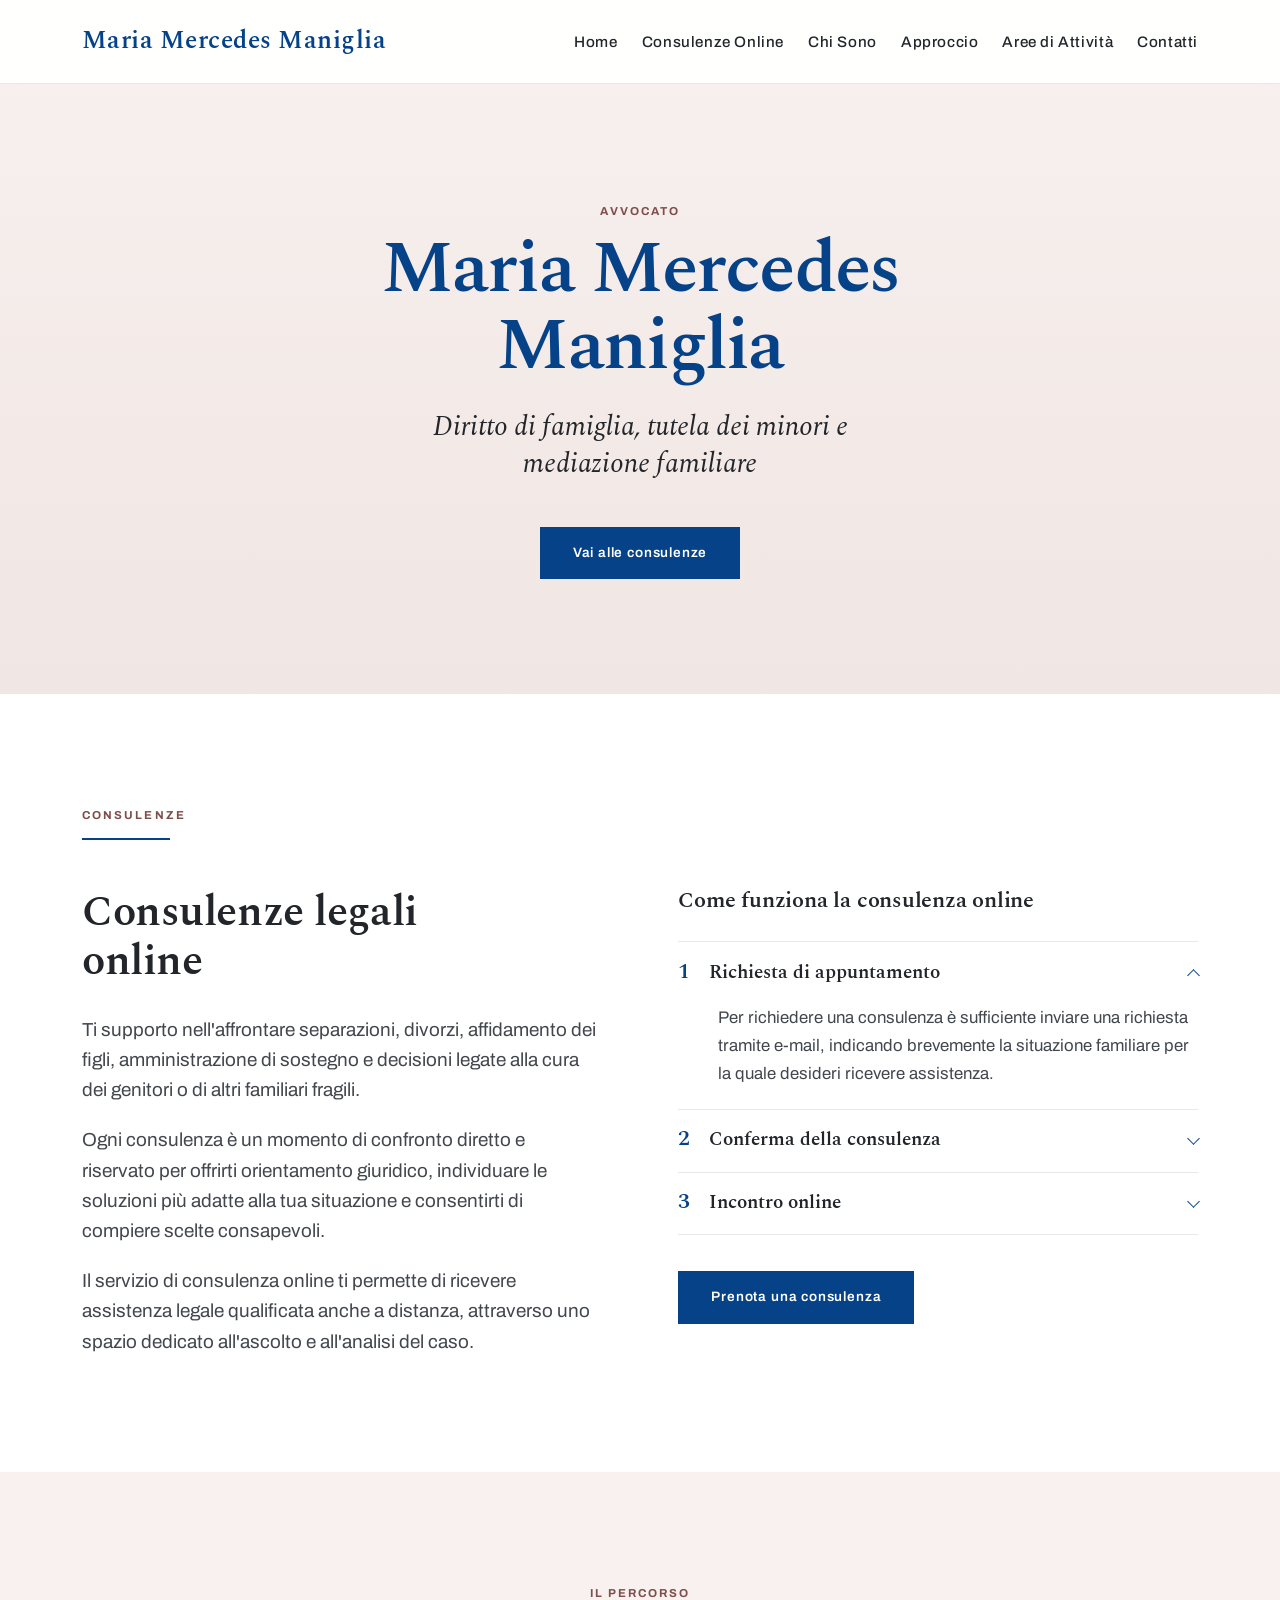
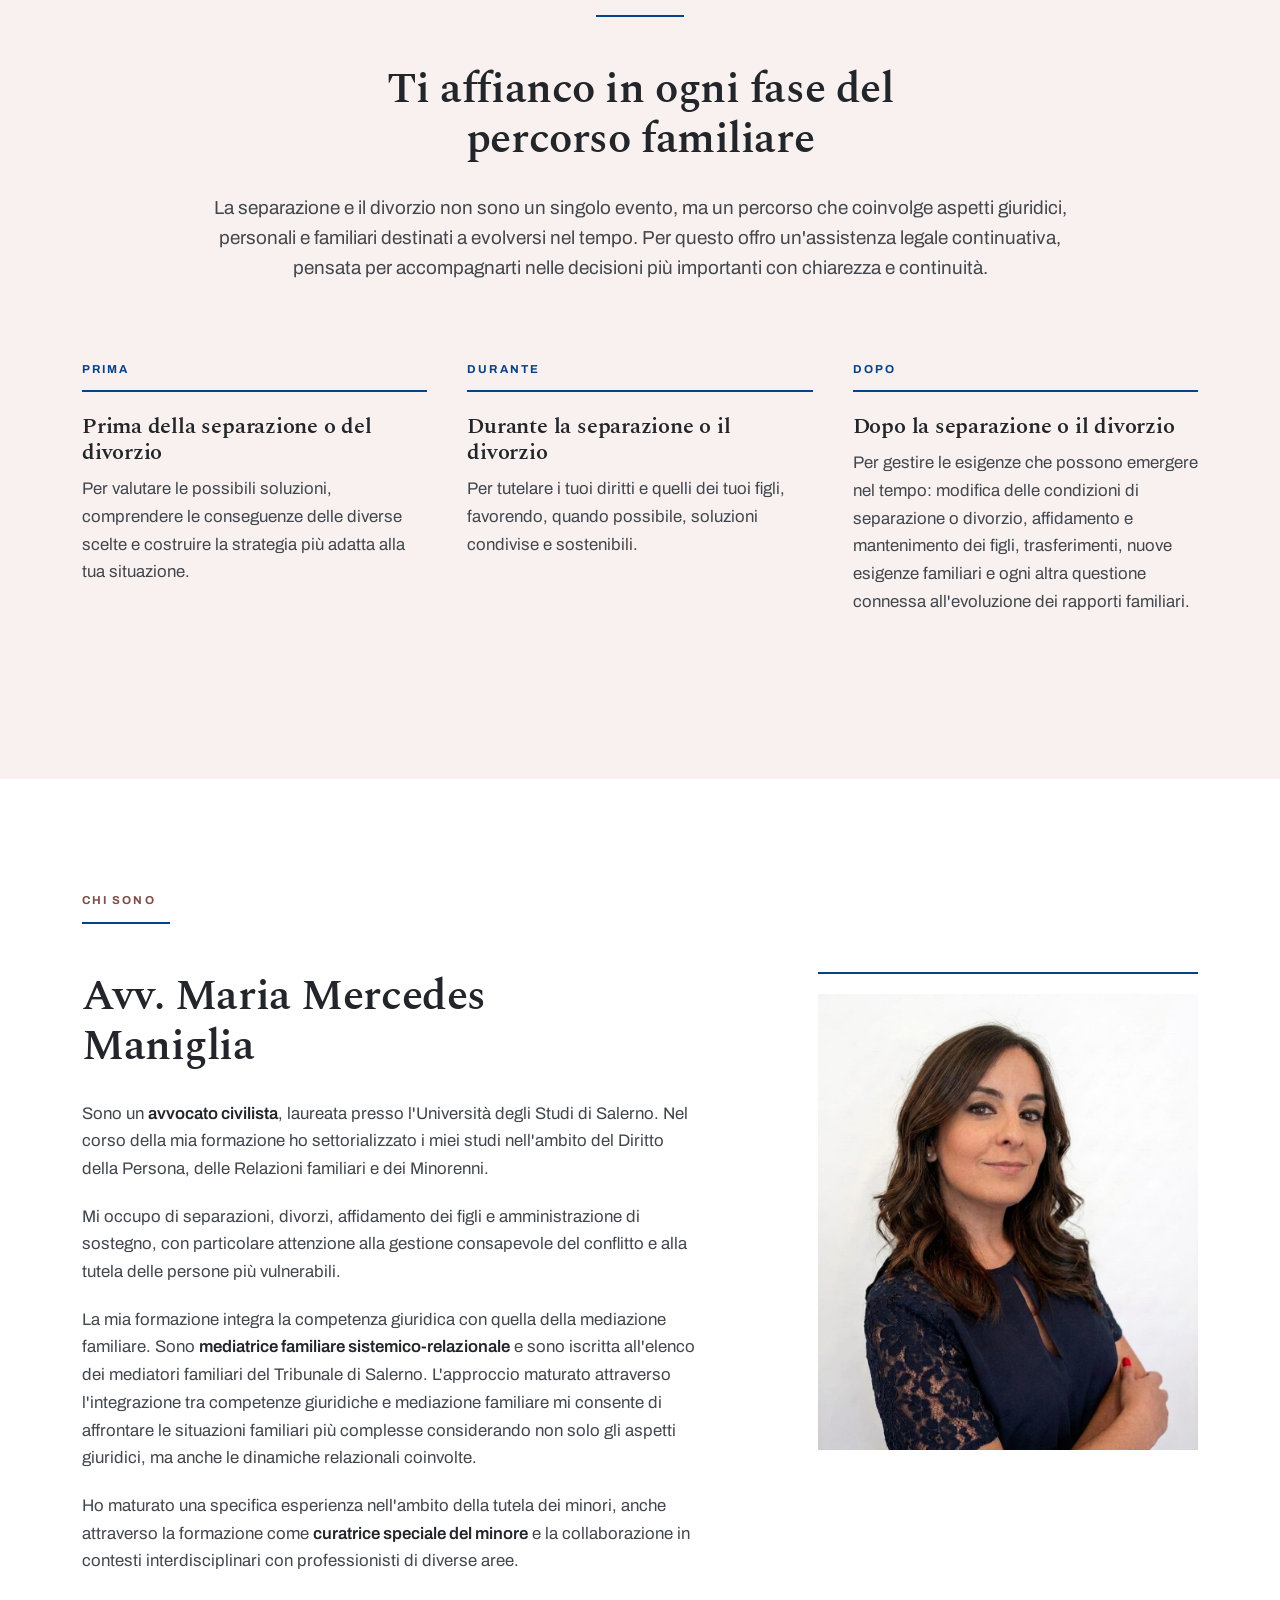
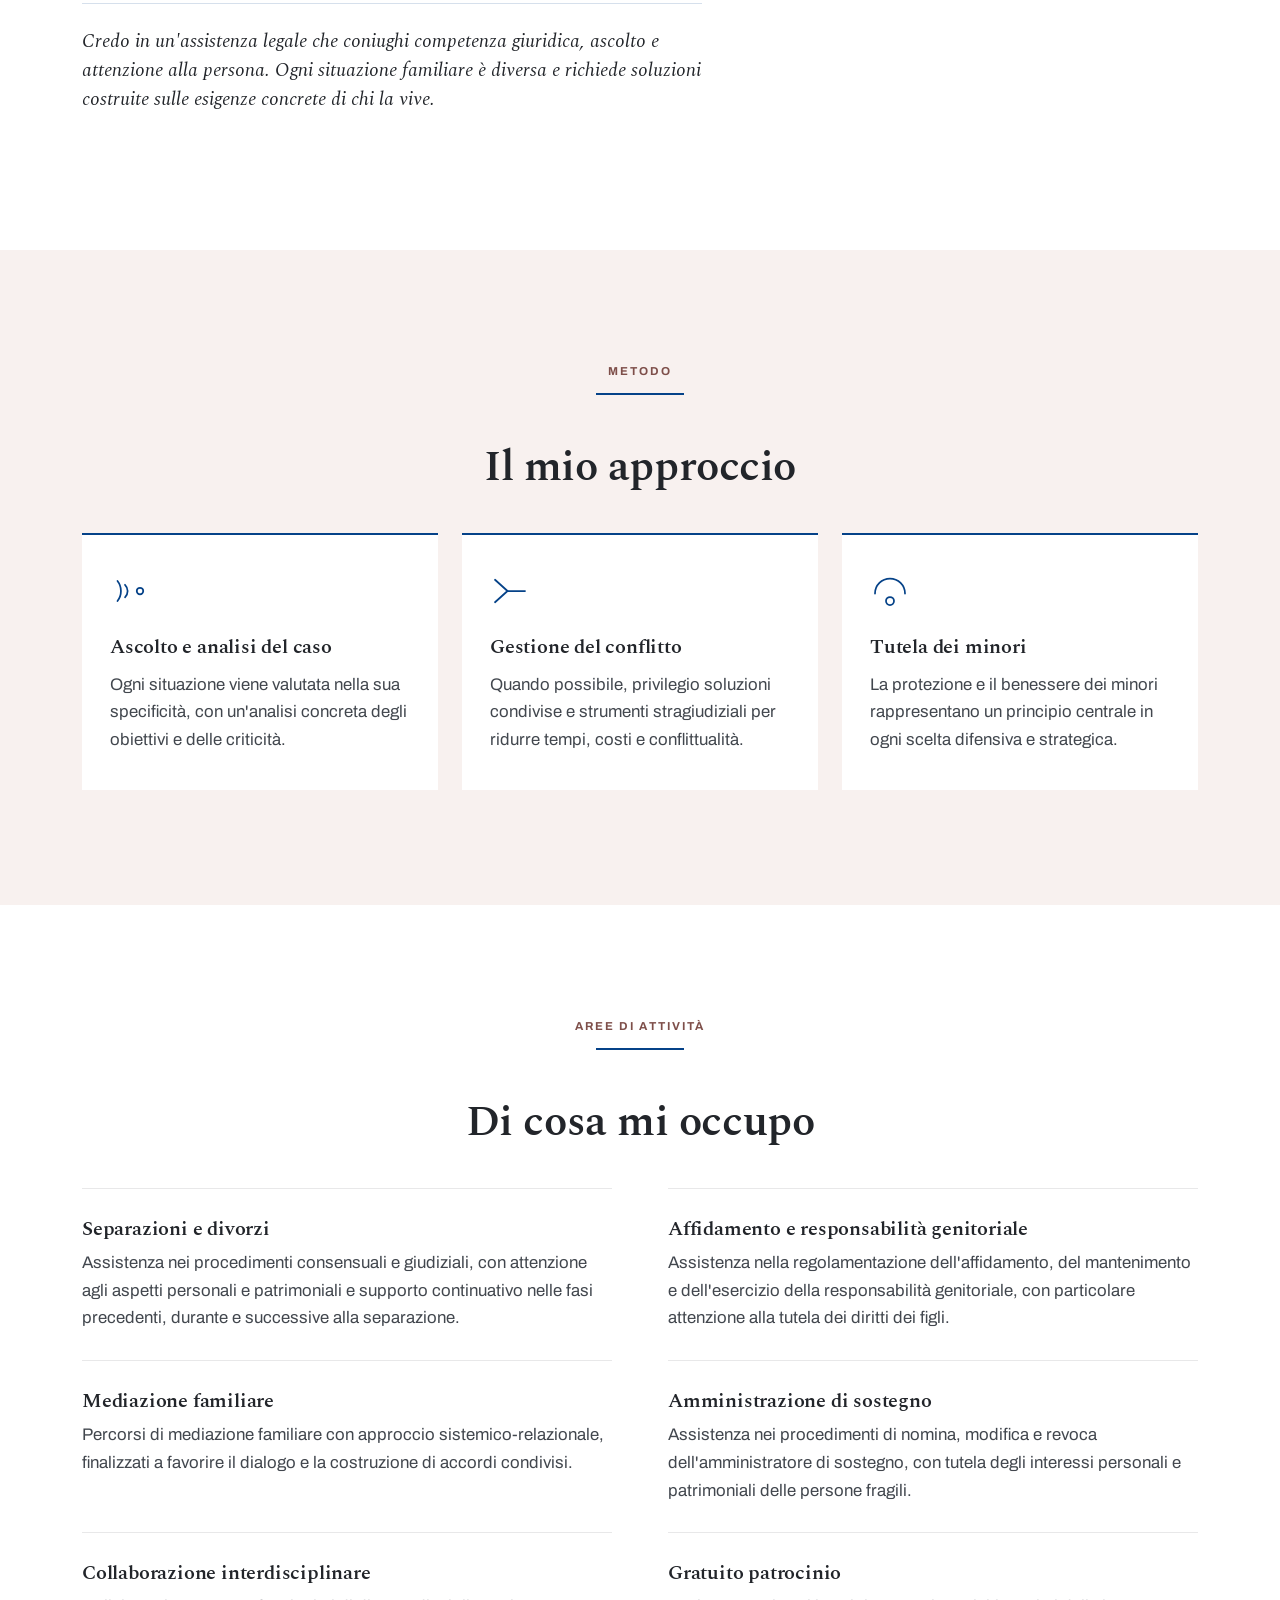
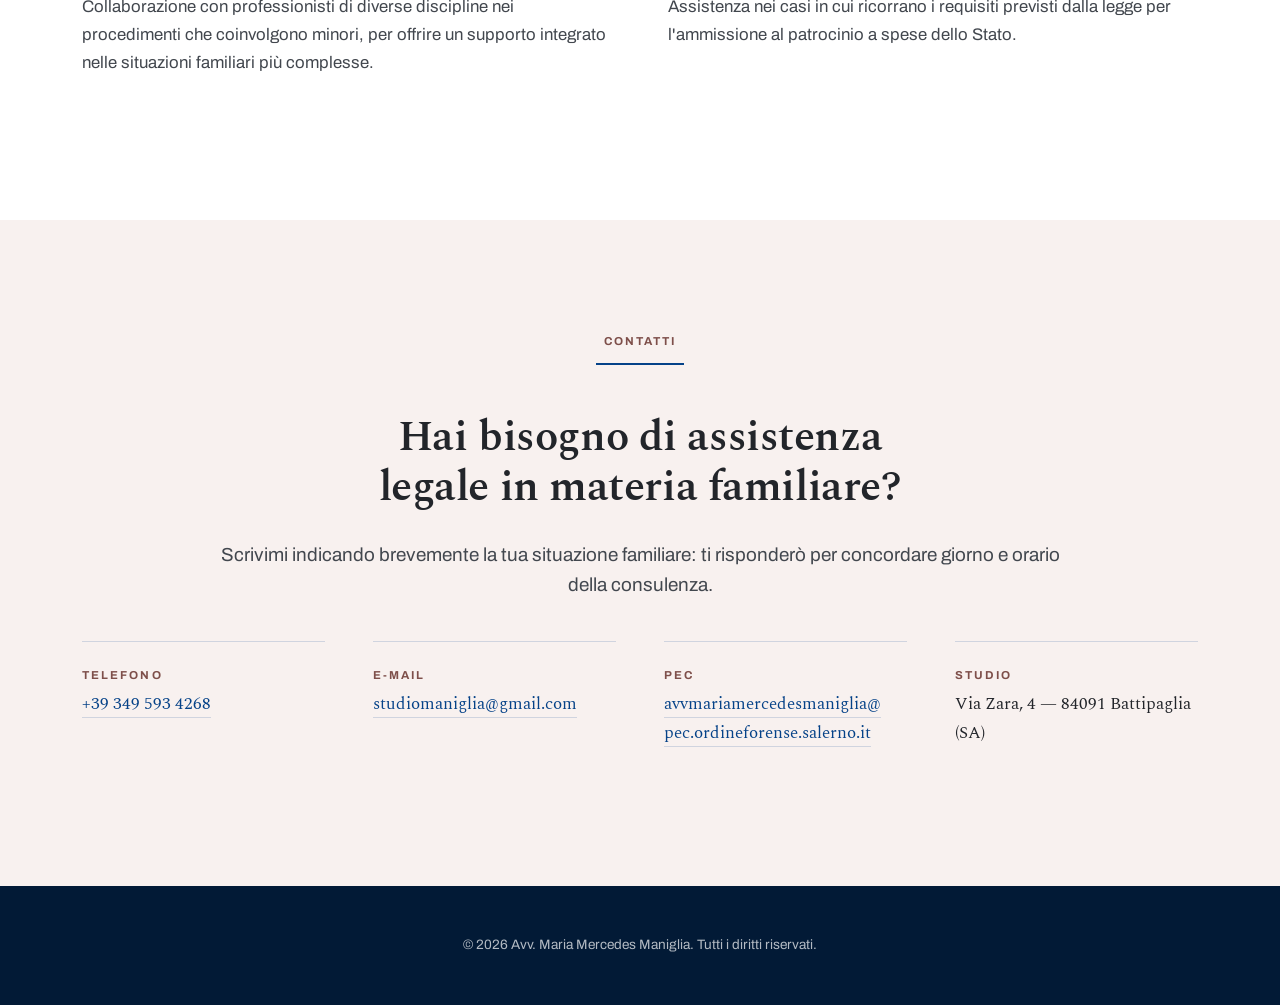
==== index.html @ 189e4349 "consulenze a due colonne con passi a scomparsa, e rifiniture Consulenze: - due colonne: a sinistra t" ====
<!DOCTYPE html>
<html lang="it">

<head>
    <meta charset="UTF-8">
    <meta name="viewport" content="width=device-width, initial-scale=1.0">
    <title>Avv. Maria Mercedes Maniglia</title>

    <link rel="preconnect" href="https://fonts.googleapis.com">
    <link rel="preconnect" href="https://fonts.gstatic.com" crossorigin>
    <link
        href="https://fonts.googleapis.com/css2?family=Archivo:ital,wght@0,400..700;1,400&family=Spectral:ital,wght@0,400;0,600;1,400&display=swap"
        rel="stylesheet">

    <link href="https://cdn.jsdelivr.net/npm/bootstrap@5.3.2/dist/css/bootstrap.min.css" rel="stylesheet">
    <link rel="stylesheet" href="style.css">
</head>

<body>

    <a class="skip-link" href="#main">Vai al contenuto</a>

    <header>
        <nav class="navbar navbar-expand-lg py-3">
            <div class="container-lg">
                <a class="navbar-brand brand" href="#">Maria Mercedes Maniglia</a>
                <button class="navbar-toggler border-0" type="button" data-bs-toggle="collapse"
                    data-bs-target="#navMenuStudio" aria-controls="navMenuStudio" aria-expanded="false"
                    aria-label="Apri il menu di navigazione">
                    <span class="navbar-toggler-icon"></span>
                </button>
                <div class="collapse navbar-collapse justify-content-end" id="navMenuStudio">
                    <ul class="navbar-nav align-items-lg-center gap-2 gap-lg-4 mt-3 mt-lg-0">
                        <li class="nav-item"><a href="#" class="nav-link-custom">Home</a></li>
                        <li class="nav-item"><a href="#consulenze" class="nav-link-custom">Consulenze Online</a></li>
                        <li class="nav-item"><a href="#chi-sono" class="nav-link-custom">Chi Sono</a></li>
                        <li class="nav-item"><a href="#approccio" class="nav-link-custom">Approccio</a></li>
                        <li class="nav-item"><a href="#aree" class="nav-link-custom">Aree di Attività</a></li>
                        <li class="nav-item"><a href="#contatti" class="nav-link-custom">Contatti</a></li>
                    </ul>
                </div>
            </div>
        </nav>
    </header>

    <main id="main">

        <!-- HERO -->
        <section class="sec sec--hero">
            <div class="container-lg">
                <p class="eyebrow">Avvocato</p>
                <h1 class="display-name">Maria Mercedes Maniglia</h1>
                <p class="lede">Diritto di famiglia, tutela dei minori e mediazione familiare</p>

                <a href="#consulenze" class="btn-ink">Vai alle consulenze</a>
            </div>
        </section>

        <!-- CONSULENZE ONLINE -->
        <section id="consulenze" class="sec sec--white">
            <div class="container-lg">
                <div class="sec-head">
                    <p class="eyebrow">Consulenze</p>
                    <span class="sec-rule" aria-hidden="true"></span>
                </div>

                <div class="consulenze-grid">

                    <div class="consulenze-testo">
                        <h2 class="sec-title">Consulenze legali online</h2>

                        <p>Ti supporto nell'affrontare separazioni, divorzi, affidamento dei figli, amministrazione di
                            sostegno e decisioni legate alla cura dei genitori o di altri familiari fragili.</p>
                        <p>Ogni consulenza è un momento di confronto diretto e riservato per offrirti orientamento
                            giuridico, individuare le soluzioni più adatte alla tua situazione e consentirti di compiere
                            scelte consapevoli.</p>
                        <p>Il servizio di consulenza online ti permette di ricevere assistenza legale qualificata anche
                            a distanza, attraverso uno spazio dedicato all'ascolto e all'analisi del caso.</p>
                    </div>

                    <div class="consulenze-operativo">
                        <h3 class="sub-title">Come funziona la consulenza online</h3>

                        <div class="passi">
                            <details name="passi" open>
                                <summary>
                                    <span class="passo-num" aria-hidden="true">1</span>
                                    <span class="passo-titolo">Richiesta di appuntamento</span>
                                </summary>
                                <div class="passo-corpo">
                                    <p>Per richiedere una consulenza è sufficiente inviare una richiesta tramite e-mail,
                                        indicando brevemente la situazione familiare per la quale desideri ricevere
                                        assistenza.</p>
                                </div>
                            </details>

                            <details name="passi">
                                <summary>
                                    <span class="passo-num" aria-hidden="true">2</span>
                                    <span class="passo-titolo">Conferma della consulenza</span>
                                </summary>
                                <div class="passo-corpo">
                                    <p>Dopo aver ricevuto la richiesta, verranno concordati giorno e orario
                                        dell'appuntamento e ti saranno comunicate le modalità di pagamento.</p>
                                    <p>Il compenso della consulenza dovrà essere corrisposto anticipatamente tramite
                                        bonifico bancario. La consulenza sarà confermata alla ricezione della ricevuta
                                        del pagamento.</p>

                                    <p class="price">
                                        <span class="price-label">Compenso della consulenza online</span>
                                        <span class="price-value">€ 100</span>
                                    </p>
                                </div>
                            </details>

                            <details name="passi">
                                <summary>
                                    <span class="passo-num" aria-hidden="true">3</span>
                                    <span class="passo-titolo">Incontro online</span>
                                </summary>
                                <div class="passo-corpo">
                                    <p>La consulenza ha una durata di circa 50 minuti. Durante l'incontro analizzeremo
                                        la tua situazione, valuteremo gli aspetti giuridici rilevanti e individueremo il
                                        percorso più adatto alle tue esigenze.</p>
                                </div>
                            </details>
                        </div>

                        <a href="#contatti" class="btn-ink">Prenota una consulenza</a>
                    </div>

                </div>
            </div>
        </section>

        <!-- PERCORSO FAMILIARE -->
        <section id="percorso" class="sec sec--paper">
            <div class="container-lg">
                <div class="sec-head">
                    <p class="eyebrow">Il percorso</p>
                    <span class="sec-rule" aria-hidden="true"></span>
                </div>

                <h2 class="sec-title">Ti affianco in ogni fase del percorso familiare</h2>

                <div class="measure measure--lead measure--center">
                    <p>La separazione e il divorzio non sono un singolo evento, ma un percorso che coinvolge aspetti
                        giuridici, personali e familiari destinati a evolversi nel tempo. Per questo offro
                        un'assistenza legale continuativa, pensata per accompagnarti nelle decisioni più importanti con
                        chiarezza e continuità.</p>
                </div>

                <ol class="fasi">
                    <li class="fase">
                        <span class="fase-when">Prima</span>
                        <div class="fase-body">
                            <h3>Prima della separazione o del divorzio</h3>
                            <p>Per valutare le possibili soluzioni, comprendere le conseguenze delle diverse scelte e
                                costruire la strategia più adatta alla tua situazione.</p>
                        </div>
                    </li>
                    <li class="fase">
                        <span class="fase-when">Durante</span>
                        <div class="fase-body">
                            <h3>Durante la separazione o il divorzio</h3>
                            <p>Per tutelare i tuoi diritti e quelli dei tuoi figli, favorendo, quando possibile,
                                soluzioni condivise e sostenibili.</p>
                        </div>
                    </li>
                    <li class="fase">
                        <span class="fase-when">Dopo</span>
                        <div class="fase-body">
                            <h3>Dopo la separazione o il divorzio</h3>
                            <p>Per gestire le esigenze che possono emergere nel tempo: modifica delle condizioni di
                                separazione o divorzio, affidamento e mantenimento dei figli, trasferimenti, nuove
                                esigenze familiari e ogni altra questione connessa all'evoluzione dei rapporti
                                familiari.</p>
                        </div>
                    </li>
                </ol>
            </div>
        </section>

        <!-- CHI SONO -->
        <section id="chi-sono" class="sec sec--white">
            <div class="container-lg">
                <div class="sec-head">
                    <p class="eyebrow">Chi sono</p>
                    <span class="sec-rule" aria-hidden="true"></span>
                </div>

                <div class="bio">
                    <div class="bio-text">
                        <h2 class="sec-title">Avv. Maria Mercedes Maniglia</h2>

                        <p>Sono un <strong>avvocato civilista</strong>, laureata presso l'Università degli Studi di
                            Salerno. Nel corso della mia formazione ho settorializzato i miei studi nell'ambito del
                            Diritto della Persona, delle Relazioni familiari e dei Minorenni.</p>

                        <p>Mi occupo di separazioni, divorzi, affidamento dei figli e amministrazione di sostegno, con
                            particolare attenzione alla gestione consapevole del conflitto e alla tutela delle persone
                            più vulnerabili.</p>

                        <p>La mia formazione integra la competenza giuridica con quella della mediazione familiare. Sono
                            <strong>mediatrice familiare sistemico-relazionale</strong> e sono iscritta all'elenco dei
                            mediatori familiari del Tribunale di Salerno. L'approccio maturato attraverso l'integrazione
                            tra competenze giuridiche e mediazione familiare mi consente di affrontare le situazioni
                            familiari più complesse considerando non solo gli aspetti giuridici, ma anche le dinamiche
                            relazionali coinvolte.
                        </p>

                        <p>Ho maturato una specifica esperienza nell'ambito della tutela dei minori, anche attraverso la
                            formazione come <strong>curatrice speciale del minore</strong> e la collaborazione in
                            contesti interdisciplinari con professionisti di diverse aree.</p>

                        <p class="bio-close">Credo in un'assistenza legale che coniughi competenza giuridica, ascolto e
                            attenzione alla persona. Ogni situazione familiare è diversa e richiede soluzioni costruite
                            sulle esigenze concrete di chi la vive.</p>
                    </div>

                    <figure class="bio-figure">
                        <img src="src/images/avv-mmm-chi-sono.jpg"
                            alt="Ritratto dell'avvocato Maria Mercedes Maniglia" width="944" height="1132">
                    </figure>
                </div>
            </div>
        </section>

        <!-- APPROCCIO -->
        <section id="approccio" class="sec sec--paper">
            <div class="container-lg">
                <div class="sec-head">
                    <p class="eyebrow">Metodo</p>
                    <span class="sec-rule" aria-hidden="true"></span>
                </div>

                <h2 class="sec-title">Il mio approccio</h2>

                <div class="cards">
                    <article class="card-principio">
                        <!-- onde di ascolto verso un punto -->
                        <svg class="principio-mark" viewBox="0 0 32 32" width="34" height="34" fill="none"
                            stroke="currentColor" stroke-width="1.4" stroke-linecap="round" aria-hidden="true"
                            focusable="false">
                            <path d="M6 8a13 13 0 0 1 0 16" />
                            <path d="M12 11a7 7 0 0 1 0 10" />
                            <circle cx="24" cy="16" r="2.6" />
                        </svg>
                        <h3>Ascolto e analisi del caso</h3>
                        <p>Ogni situazione viene valutata nella sua specificità, con un'analisi concreta degli obiettivi
                            e delle criticità.</p>
                    </article>
                    <article class="card-principio">
                        <!-- due posizioni che convergono in un percorso solo -->
                        <svg class="principio-mark" viewBox="0 0 32 32" width="34" height="34" fill="none"
                            stroke="currentColor" stroke-width="1.4" stroke-linecap="round"
                            stroke-linejoin="round" aria-hidden="true" focusable="false">
                            <path d="M4 7l10 9M4 25l10-9" />
                            <path d="M14 16h14" />
                        </svg>
                        <h3>Gestione del conflitto</h3>
                        <p>Quando possibile, privilegio soluzioni condivise e strumenti stragiudiziali per ridurre
                            tempi, costi e conflittualità.</p>
                    </article>
                    <article class="card-principio">
                        <!-- riparo sopra la persona tutelata -->
                        <svg class="principio-mark" viewBox="0 0 32 32" width="34" height="34" fill="none"
                            stroke="currentColor" stroke-width="1.4" stroke-linecap="round" aria-hidden="true"
                            focusable="false">
                            <path d="M4 18a12 12 0 0 1 24 0" />
                            <circle cx="16" cy="24" r="3.2" />
                        </svg>
                        <h3>Tutela dei minori</h3>
                        <p>La protezione e il benessere dei minori rappresentano un principio centrale in ogni scelta
                            difensiva e strategica.</p>
                    </article>
                </div>
            </div>
        </section>

        <!-- AREE DI ATTIVITÀ -->
        <section id="aree" class="sec sec--white">
            <div class="container-lg">
                <div class="sec-head">
                    <p class="eyebrow">Aree di attività</p>
                    <span class="sec-rule" aria-hidden="true"></span>
                </div>

                <h2 class="sec-title">Di cosa mi occupo</h2>

                <ul class="aree">
                    <li>
                        <h3>Separazioni e divorzi</h3>
                        <p>Assistenza nei procedimenti consensuali e giudiziali, con attenzione agli aspetti personali e
                            patrimoniali e supporto continuativo nelle fasi precedenti, durante e successive alla
                            separazione.</p>
                    </li>
                    <li>
                        <h3>Affidamento e responsabilità genitoriale</h3>
                        <p>Assistenza nella regolamentazione dell'affidamento, del mantenimento e dell'esercizio della
                            responsabilità genitoriale, con particolare attenzione alla tutela dei diritti dei figli.
                        </p>
                    </li>
                    <li>
                        <h3>Mediazione familiare</h3>
                        <p>Percorsi di mediazione familiare con approccio sistemico-relazionale, finalizzati a favorire
                            il dialogo e la costruzione di accordi condivisi.</p>
                    </li>
                    <li>
                        <h3>Amministrazione di sostegno</h3>
                        <p>Assistenza nei procedimenti di nomina, modifica e revoca dell'amministratore di sostegno, con
                            tutela degli interessi personali e patrimoniali delle persone fragili.</p>
                    </li>
                    <li>
                        <h3>Collaborazione interdisciplinare</h3>
                        <p>Collaborazione con professionisti di diverse discipline nei procedimenti che coinvolgono
                            minori, per offrire un supporto integrato nelle situazioni familiari più complesse.</p>
                    </li>
                    <li>
                        <h3>Gratuito patrocinio</h3>
                        <p>Assistenza nei casi in cui ricorrano i requisiti previsti dalla legge per l'ammissione al
                            patrocinio a spese dello Stato.</p>
                    </li>
                </ul>
            </div>
        </section>

        <!-- CONTATTI -->
        <section id="contatti" class="sec sec--paper">
            <div class="container-lg">
                <div class="sec-head">
                    <p class="eyebrow">Contatti</p>
                    <span class="sec-rule" aria-hidden="true"></span>
                </div>

                <h2 class="sec-title">Hai bisogno di assistenza legale in materia familiare?</h2>

                <div class="measure measure--lead measure--center">
                    <p>Scrivimi indicando brevemente la tua situazione familiare: ti risponderò per concordare giorno e
                        orario della consulenza.</p>
                </div>

                <dl class="contatti">
                    <div>
                        <dt>Telefono</dt>
                        <dd><a href="tel:+393495934268">+39 349 593 4268</a></dd>
                    </div>
                    <div>
                        <dt>E-mail</dt>
                        <dd><a href="mailto:studiomaniglia@gmail.com">studiomaniglia@gmail.com</a></dd>
                    </div>
                    <div>
                        <dt>PEC</dt>
                        <dd><a
                                href="mailto:avvmariamercedesmaniglia@pec.ordineforense.salerno.it">avvmariamercedesmaniglia@<wbr>pec.ordineforense.salerno.it</a>
                        </dd>
                    </div>
                    <div>
                        <dt>Studio</dt>
                        <dd>
                            <address>Via Zara, 4 &mdash; 84091 Battipaglia (SA)</address>
                        </dd>
                    </div>
                </dl>
            </div>
        </section>

    </main>

    <footer>
        <div class="container-lg">
            <p>&copy; 2026 Avv. Maria Mercedes Maniglia. Tutti i diritti riservati.</p>
        </div>
    </footer>

    <button id="scrollTopBtn" class="scroll-top" type="button" aria-label="Torna su">
        <svg viewBox="0 0 24 24" width="18" height="18" aria-hidden="true" focusable="false">
            <path d="M12 19V5M12 5l-7 7M12 5l7 7" fill="none" stroke="currentColor" stroke-width="2"
                stroke-linecap="round" stroke-linejoin="round" />
        </svg>
    </button>

    <script src="https://cdn.jsdelivr.net/npm/bootstrap@5.3.2/dist/js/bootstrap.bundle.min.js"></script>
    <script>
        document.querySelectorAll('#navMenuStudio .nav-link-custom').forEach(function (link) {
            link.addEventListener('click', function () {
                var navCollapse = document.getElementById('navMenuStudio');
                var bsCollapse = bootstrap.Collapse.getInstance(navCollapse);
                if (bsCollapse) { bsCollapse.hide(); }
            });
        });

        var scrollTopBtn = document.getElementById('scrollTopBtn');
        window.addEventListener('scroll', function () {
            scrollTopBtn.classList.toggle('show', window.scrollY > 400);
        }, { passive: true });
        scrollTopBtn.addEventListener('click', function () {
            var reduced = window.matchMedia('(prefers-reduced-motion: reduce)').matches;
            window.scrollTo({ top: 0, behavior: reduced ? 'auto' : 'smooth' });
        });
    </script>
</body>

</html>
---- style.css ----
/* =========================================================
   Avv. Maria Mercedes Maniglia — variante "documento"
   Nessuna colonna di margine: la struttura è orizzontale.
   Ogni sezione si apre con un filetto-capitolo che si riempie
   di blu man mano che la pagina avanza.
   ========================================================= */

:root {
    --ink: #054288;
    --ink-deep: #021a36;

    --text-main: #22252A;
    --text-body: #42474E;

    --white: #ffffff;
    /* rosa appena accennato, dalla carta del biglietto da visita */
    --paper: #F8F1EF;
    --paper-deep: #F0E6E3;

    /* bruno-rosato, stessa famiglia della carta */
    --accent: #7E4F4A;

    --rule: rgba(5, 66, 136, 0.16);
    --rule-soft: rgba(34, 37, 42, 0.10);

    --font-display: 'Spectral', Georgia, serif;
    --font-body: 'Archivo', system-ui, sans-serif;

    --sec-pad: clamp(4.5rem, 9vw, 8rem);
    --ease: cubic-bezier(0.22, 0.61, 0.36, 1);
}

/* ---------- Base ---------- */

html {
    scroll-behavior: smooth;
}

@media (prefers-reduced-motion: reduce) {
    html {
        scroll-behavior: auto;
    }

    *,
    *::before,
    *::after {
        animation-duration: 0.01ms !important;
        transition-duration: 0.01ms !important;
    }

    /* regola separata di proposito: ::details-content non rientra in
       *::before/::after, e messo nella lista qui sopra invaliderebbe
       l'intero selettore sui browser che non lo conoscono */
    details::details-content {
        transition-duration: 0.01ms !important;
    }
}

body {
    font-family: var(--font-body);
    font-size: 1.05rem;
    line-height: 1.65;
    color: var(--text-body);
    background-color: var(--white);
    -webkit-font-smoothing: antialiased;
}

h1,
h2,
h3,
h4 {
    font-family: var(--font-display);
    font-weight: 600;
    color: var(--text-main);
    letter-spacing: -0.01em;
}

p {
    color: var(--text-body);
}

strong {
    color: var(--text-main);
    font-weight: 600;
}

a {
    color: var(--ink);
}

a:focus-visible,
button:focus-visible {
    outline: 2px solid var(--ink);
    outline-offset: 3px;
    border-radius: 2px;
}

.skip-link {
    position: absolute;
    left: -9999px;
    top: 0;
    z-index: 2000;
    padding: 12px 20px;
    background: var(--ink);
    color: #fff;
    text-decoration: none;
    font-weight: 600;
}

.skip-link:focus {
    left: 12px;
    top: 12px;
}

/* ---------- Navbar ---------- */

header {
    position: fixed;
    top: 0;
    width: 100%;
    z-index: 1000;
    background-color: rgba(255, 255, 255, 0.94);
    backdrop-filter: blur(10px);
    border-bottom: 1px solid var(--rule-soft);
}

.brand {
    font-family: var(--font-display);
    font-size: 1.25rem;
    font-weight: 600;
    letter-spacing: 0.02em;
    color: var(--ink);
    text-decoration: none;
}

.brand:hover {
    color: var(--ink);
}

.nav-link-custom {
    font-family: var(--font-body);
    /* nel menu a tendina il tocco e' piu' comodo con un corpo pieno */
    font-size: 1rem;
    font-weight: 500;
    letter-spacing: 0.04em;
    color: var(--text-main);
    text-decoration: none;
    padding-bottom: 2px;
    border-bottom: 1px solid transparent;
    transition: border-color 0.25s var(--ease), color 0.25s var(--ease);
}

.nav-link-custom:hover {
    color: var(--ink);
    border-bottom-color: var(--ink);
}

.navbar-toggler:focus {
    box-shadow: none;
}

/* Menu a tendina: area di tocco piena, almeno 44px per voce */
@media (max-width: 991.98px) {
    .nav-link-custom {
        display: block;
        padding: 0.6rem 0;
    }
}

/* Da qui la navbar e' su una riga sola: cresce in due tempi, perche'
   fra 992 e 1199 il contenitore si stringe a 960px */
@media (min-width: 992px) {
    .brand {
        font-size: 1.4rem;
    }

    .nav-link-custom {
        font-size: 0.88rem;
    }
}

@media (min-width: 1200px) {
    .brand {
        font-size: 1.55rem;
    }

    .nav-link-custom {
        font-size: 0.95rem;
    }
}

/* ---------- Sezioni ---------- */

/* Bootstrap porterebbe il contenitore a 1320px: troppo per una colonna
   di testo leggibile, lascerebbe vuoto strutturale ai lati */
@media (min-width: 1400px) {
    .container-lg {
        max-width: 1140px;
    }
}

.sec {
    padding: var(--sec-pad) 0;
}

/* l'header e' fisso: senza questo margine il sopratitolo della sezione
   raggiunta da un'ancora finisce appiccicato al bordo inferiore */
.sec[id] {
    scroll-margin-top: 1.5rem;
}

.sec--white {
    background-color: var(--white);
}

.sec--paper {
    background-color: var(--paper);
}

.sec--hero {
    background: linear-gradient(180deg, var(--paper) 0%, var(--paper-deep) 100%);
    padding-top: clamp(9rem, 16vw, 13rem);
}

/* ---------- Filetto-capitolo ---------- */

.sec-head {
    display: flex;
    flex-direction: column;
    align-items: center;
    gap: 0.9rem;
    margin-bottom: clamp(2rem, 4vw, 3rem);
}

/* Solo il segmento pieno sotto il sopratitolo, identico in ogni sezione */
.sec-rule {
    width: 88px;
    height: 2px;
    background-color: var(--ink);
}

/* ---------- Tipografia ---------- */

.eyebrow {
    margin: 0;
    font-family: var(--font-body);
    font-size: 0.72rem;
    font-weight: 700;
    line-height: 1.2;
    letter-spacing: 0.18em;
    text-transform: uppercase;
    color: var(--accent);
}

.display-name {
    margin: 0.75rem auto 1.5rem;
    font-size: clamp(2.4rem, 6.5vw, 4.6rem);
    line-height: 1.05;
    letter-spacing: -0.025em;
    color: var(--ink);
    max-width: 16ch;
}

.lede {
    max-width: 34ch;
    margin: 0 auto 2.75rem;
    font-family: var(--font-display);
    font-size: clamp(1.25rem, 2.4vw, 1.7rem);
    font-style: italic;
    font-weight: 400;
    line-height: 1.35;
    color: var(--text-main);
}

.sec-title {
    margin: 0 auto 1.75rem;
    font-size: clamp(1.9rem, 3.8vw, 2.7rem);
    line-height: 1.15;
    max-width: 24ch;
    text-align: center;
}

.sub-title {
    margin: 3.5rem 0 0;
    font-size: 1.35rem;
    text-align: center;
}

/* Blocco centrato, testo allineato a sinistra: il vuoto simmetrico
   si legge come margine, il testo resta scorrevole */
.measure {
    max-width: 62ch;
    margin-inline: auto;
}

.measure p {
    margin-bottom: 1.25rem;
}

.measure p:last-child {
    margin-bottom: 0;
}

.measure--center {
    text-align: center;
}

/* Paragrafo singolo: corpo più grande, così la stessa quantità di testo
   occupa più larghezza senza allungare la riga in caratteri */
.measure--lead {
    max-width: 78ch;
    font-size: 1.18rem;
    line-height: 1.6;
}

/* ---------- Hero ---------- */

.sec--hero .container-lg {
    text-align: center;
}

/* ---------- Bottone ---------- */

.btn-ink {
    display: inline-block;
    padding: 14px 32px;
    background-color: var(--ink);
    color: #fff;
    font-family: var(--font-body);
    font-size: 0.85rem;
    font-weight: 600;
    letter-spacing: 0.06em;
    text-decoration: none;
    border: 1px solid var(--ink);
    transition: background-color 0.25s var(--ease), color 0.25s var(--ease);
}

.btn-ink:hover {
    background-color: transparent;
    color: var(--ink);
}

/* ---------- Consulenze: testo a sinistra, operativo a destra ---------- */

.consulenze-grid {
    display: grid;
    grid-template-columns: minmax(0, 1fr);
    gap: 3rem;
}

.consulenze-testo p {
    font-size: 1.18rem;
    line-height: 1.6;
    margin-bottom: 1.25rem;
}

.consulenze-testo p:last-of-type {
    margin-bottom: 0;
}

.consulenze-operativo .btn-ink {
    margin-top: 2.25rem;
}

@media (min-width: 992px) {
    .consulenze-grid {
        grid-template-columns: minmax(0, 1fr) minmax(0, 1fr);
        column-gap: clamp(3rem, 6vw, 5rem);
    }

    /* i due titoli aprono le rispettive colonne, non la sezione */
    .consulenze-testo .sec-title {
        margin-left: 0;
        text-align: left;
        max-width: 18ch;
    }

    .consulenze-operativo .sub-title {
        margin-top: 0;
        text-align: left;
    }
}

/* ---------- Passi a scomparsa ---------- */

.passi {
    margin-top: 1.75rem;
}

.passi details {
    border-top: 1px solid var(--rule-soft);
}

.passi details:last-of-type {
    border-bottom: 1px solid var(--rule-soft);
}

.passi summary {
    display: flex;
    align-items: baseline;
    gap: 1.15rem;
    padding: 1.15rem 0;
    cursor: pointer;
    /* toglie il triangolino nativo, sostituito dal chevron sotto */
    list-style: none;
}

.passi summary::-webkit-details-marker {
    display: none;
}

.passi summary:focus-visible {
    outline: 2px solid var(--ink);
    outline-offset: 3px;
}

.passo-num {
    flex: none;
    font-family: var(--font-display);
    font-size: 1.35rem;
    font-weight: 600;
    line-height: 1;
    color: var(--ink);
}

.passo-titolo {
    font-family: var(--font-display);
    font-size: 1.2rem;
    font-weight: 600;
    line-height: 1.3;
    color: var(--text-main);
}

.passi summary::after {
    content: '';
    flex: none;
    align-self: center;
    width: 9px;
    height: 9px;
    margin-left: auto;
    border-right: 1.5px solid var(--ink);
    border-bottom: 1.5px solid var(--ink);
    transform: translateY(-2px) rotate(45deg);
    transition: transform 0.25s var(--ease);
}

.passi details[open] summary::after {
    transform: translateY(2px) rotate(225deg);
}

.passo-corpo {
    padding: 0 0 1.35rem calc(1.35rem + 1.15rem);
}

/* Apertura morbida. Dove il browser non supporta ::details-content
   l'accordion resta istantaneo, come prima: nessuna regressione.
   Il vantaggio rispetto al JS e' che anima anche la chiusura
   automatica del passo precedente, gestita dal browser via name= */
@supports (interpolate-size: allow-keywords) and (selector(::details-content)) {
    :root {
        interpolate-size: allow-keywords;
    }

    .passi details::details-content {
        block-size: 0;
        overflow: hidden;
        opacity: 0;
        transition:
            block-size 0.35s var(--ease),
            opacity 0.3s var(--ease),
            content-visibility 0.35s allow-discrete;
    }

    .passi details[open]::details-content {
        block-size: auto;
        opacity: 1;
    }
}

.passo-corpo p {
    margin-bottom: 0.9rem;
}

.passo-corpo p:last-child {
    margin-bottom: 0;
}

/* ---------- Prezzo, dentro il passo 2 ---------- */

.price {
    display: flex;
    flex-direction: column;
    align-items: flex-start;
    gap: 0.3rem;
    margin: 1.35rem 0 0;
    padding-top: 1.1rem;
    border-top: 1px solid var(--rule);
}

.price-label {
    font-family: var(--font-body);
    font-size: 0.72rem;
    font-weight: 700;
    letter-spacing: 0.18em;
    text-transform: uppercase;
    color: var(--accent);
}

.price-value {
    font-family: var(--font-display);
    /* misura fissa: sta dentro un pannello a scomparsa, la larghezza
       disponibile non varia abbastanza da giustificare un clamp */
    font-size: 1.875rem;
    font-weight: 600;
    line-height: 1;
    color: var(--ink);
}

/* ---------- Fasi del percorso ---------- */

.fasi {
    margin: clamp(3.5rem, 6vw, 5.5rem) 0 3rem;
    padding: 0;
    list-style: none;
}

.fase {
    display: grid;
    grid-template-columns: minmax(0, 1fr);
    gap: 0.5rem;
    padding: 2rem 0;
    border-top: 1px solid var(--rule-soft);
}

.fase:last-child {
    border-bottom: 1px solid var(--rule-soft);
}

.fase-when {
    font-family: var(--font-body);
    font-size: 0.72rem;
    font-weight: 700;
    letter-spacing: 0.18em;
    text-transform: uppercase;
    color: var(--ink);
    padding-top: 0.35rem;
}

.fase-body {
    max-width: 62ch;
}

.fase h3 {
    margin: 0 0 0.6rem;
    font-size: 1.35rem;
}

.fase p {
    margin: 0;
}

@media (min-width: 768px) and (max-width: 991px) {
    .fase {
        grid-template-columns: 7rem minmax(0, 1fr);
        row-gap: 0;
        column-gap: 2.75rem;
    }
}

/* Su desktop le tre fasi diventano colonne affiancate: la progressione
   nel tempo si legge da sinistra a destra e occupa tutta la larghezza */
@media (min-width: 992px) {
    .fasi {
        display: grid;
        grid-template-columns: repeat(3, minmax(0, 1fr));
        column-gap: 2.5rem;
    }

    /* la barra sta sotto l'etichetta, non sopra: prima la parola,
       poi la riga, poi il testo della fase */
    .fase {
        display: block;
        padding: 0;
        border-top: none;
    }

    .fase:last-child {
        border-bottom: none;
    }

    .fase-when {
        display: block;
        padding-top: 0;
        padding-bottom: 0.7rem;
        margin-bottom: 1.35rem;
        border-bottom: 2px solid var(--ink);
    }
}

/* ---------- Chi sono ---------- */

.bio {
    display: grid;
    grid-template-columns: minmax(0, 1fr);
    gap: 2.5rem;
}

.bio-text {
    max-width: 62ch;
}

.bio-text p {
    margin-bottom: 1.25rem;
}

.bio-close {
    margin-top: 1.75rem;
    padding-top: 1.5rem;
    border-top: 1px solid var(--rule);
    font-family: var(--font-display);
    font-size: 1.2rem;
    font-style: italic;
    line-height: 1.5;
    color: var(--text-main);
}

.bio-figure {
    margin: 0;
}

.bio-figure img {
    display: block;
    width: 100%;
    height: auto;
    max-width: 420px;
}

@media (min-width: 992px) {
    /* sopratitolo e filetto a sinistra, allineati al titolo sotto */
    #chi-sono .sec-head,
    #consulenze .sec-head {
        align-items: flex-start;
    }

    /* qui il titolo apre la colonna di testo, non la sezione:
       centrarlo lo staccherebbe dal paragrafo che introduce */
    .bio .sec-title {
        margin-left: 0;
        text-align: left;
        max-width: 18ch;
    }

    .bio {
        grid-template-columns: minmax(0, 1fr) 380px;
        column-gap: 4rem;
        align-items: start;
    }

    .bio-figure {
        position: sticky;
        top: 120px;
        border-top: 2px solid var(--ink);
        padding-top: 1.25rem;
    }
}

/* ---------- Card: unica sezione che le tiene ---------- */

.cards {
    display: grid;
    grid-template-columns: minmax(0, 1fr);
    gap: 1.5rem;
    margin-top: 2.5rem;
}

@media (min-width: 768px) {
    .cards {
        grid-template-columns: repeat(3, minmax(0, 1fr));
    }
}

.card-principio {
    padding: 2.25rem 1.75rem;
    background-color: var(--white);
    border-top: 2px solid var(--ink);
}

/* non chiamarla .mark: in Bootstrap è l'evidenziatore giallo */
.principio-mark {
    display: block;
    width: 40px;
    height: 40px;
    margin-bottom: 1.5rem;
    color: var(--ink);
}

.card-principio h3 {
    margin: 0 0 0.75rem;
    font-size: 1.25rem;
}

.card-principio p {
    margin: 0;
}

/* ---------- Aree di attività ---------- */

.aree {
    display: grid;
    grid-template-columns: minmax(0, 1fr);
    margin: 2.5rem 0 0;
    padding: 0;
    list-style: none;
}

.aree li {
    padding: 1.75rem 0;
    border-top: 1px solid var(--rule-soft);
}

.aree h3 {
    margin: 0 0 0.5rem;
    font-size: 1.25rem;
}

.aree p {
    margin: 0;
    max-width: 54ch;
}

@media (min-width: 768px) {
    .aree {
        grid-template-columns: repeat(2, minmax(0, 1fr));
        column-gap: 3.5rem;
    }
}

/* ---------- Contatti ---------- */

.contatti {
    display: grid;
    grid-template-columns: minmax(0, 1fr);
    margin: 2.5rem 0 0;
}

.contatti>div {
    padding: 1.5rem 0;
    border-top: 1px solid var(--rule);
}

.contatti dt {
    margin-bottom: 0.35rem;
    font-family: var(--font-body);
    font-size: 0.72rem;
    font-weight: 700;
    letter-spacing: 0.18em;
    text-transform: uppercase;
    color: var(--accent);
}

.contatti dd {
    margin: 0;
    font-family: var(--font-display);
    font-size: 1.08rem;
    color: var(--text-main);
    /* break-word e non anywhere: spezza solo se serve e mai a metà
       parola quando esiste un punto di rottura migliore (il <wbr> dopo @) */
    overflow-wrap: break-word;
}

.contatti a {
    color: var(--ink);
    text-decoration: none;
    border-bottom: 1px solid var(--rule);
    transition: border-color 0.25s var(--ease);
}

.contatti a:hover {
    border-bottom-color: var(--ink);
}

.contatti address {
    margin: 0;
    font-style: normal;
}

@media (min-width: 768px) {
    .contatti {
        grid-template-columns: repeat(2, minmax(0, 1fr));
        column-gap: 3.5rem;
    }
}

@media (min-width: 1200px) {
    .contatti {
        grid-template-columns: repeat(4, minmax(0, 1fr));
        column-gap: 3rem;
    }
}

/* ---------- Footer ---------- */

footer {
    padding: 3rem 0;
    background-color: var(--ink-deep);
    color: rgba(255, 255, 255, 0.7);
    font-size: 0.85rem;
}

footer p {
    margin: 0;
    color: rgba(255, 255, 255, 0.7);
    text-align: center;
}

/* ---------- Torna su ---------- */

.scroll-top {
    position: fixed;
    right: 24px;
    bottom: 24px;
    z-index: 999;
    display: flex;
    align-items: center;
    justify-content: center;
    width: 46px;
    height: 46px;
    border: 1px solid var(--ink);
    background-color: var(--ink);
    color: #fff;
    cursor: pointer;
    opacity: 0;
    visibility: hidden;
    transform: translateY(8px);
    transition: opacity 0.3s var(--ease), transform 0.3s var(--ease),
        visibility 0.3s var(--ease), background-color 0.25s var(--ease),
        color 0.25s var(--ease);
}

.scroll-top.show {
    opacity: 1;
    visibility: visible;
    transform: translateY(0);
}

.scroll-top:hover {
    background-color: var(--white);
    color: var(--ink);
}

/* ---------- Mobile ---------- */

@media (max-width: 991px) {
    .container-lg {
        padding-left: 24px;
        padding-right: 24px;
    }

    .display-name {
        max-width: none;
    }
}

@media (max-width: 400px) {
    .brand {
        font-size: 1.02rem;
    }
}

@media (max-width: 340px) {
    .brand {
        font-size: 0.88rem;
    }
}
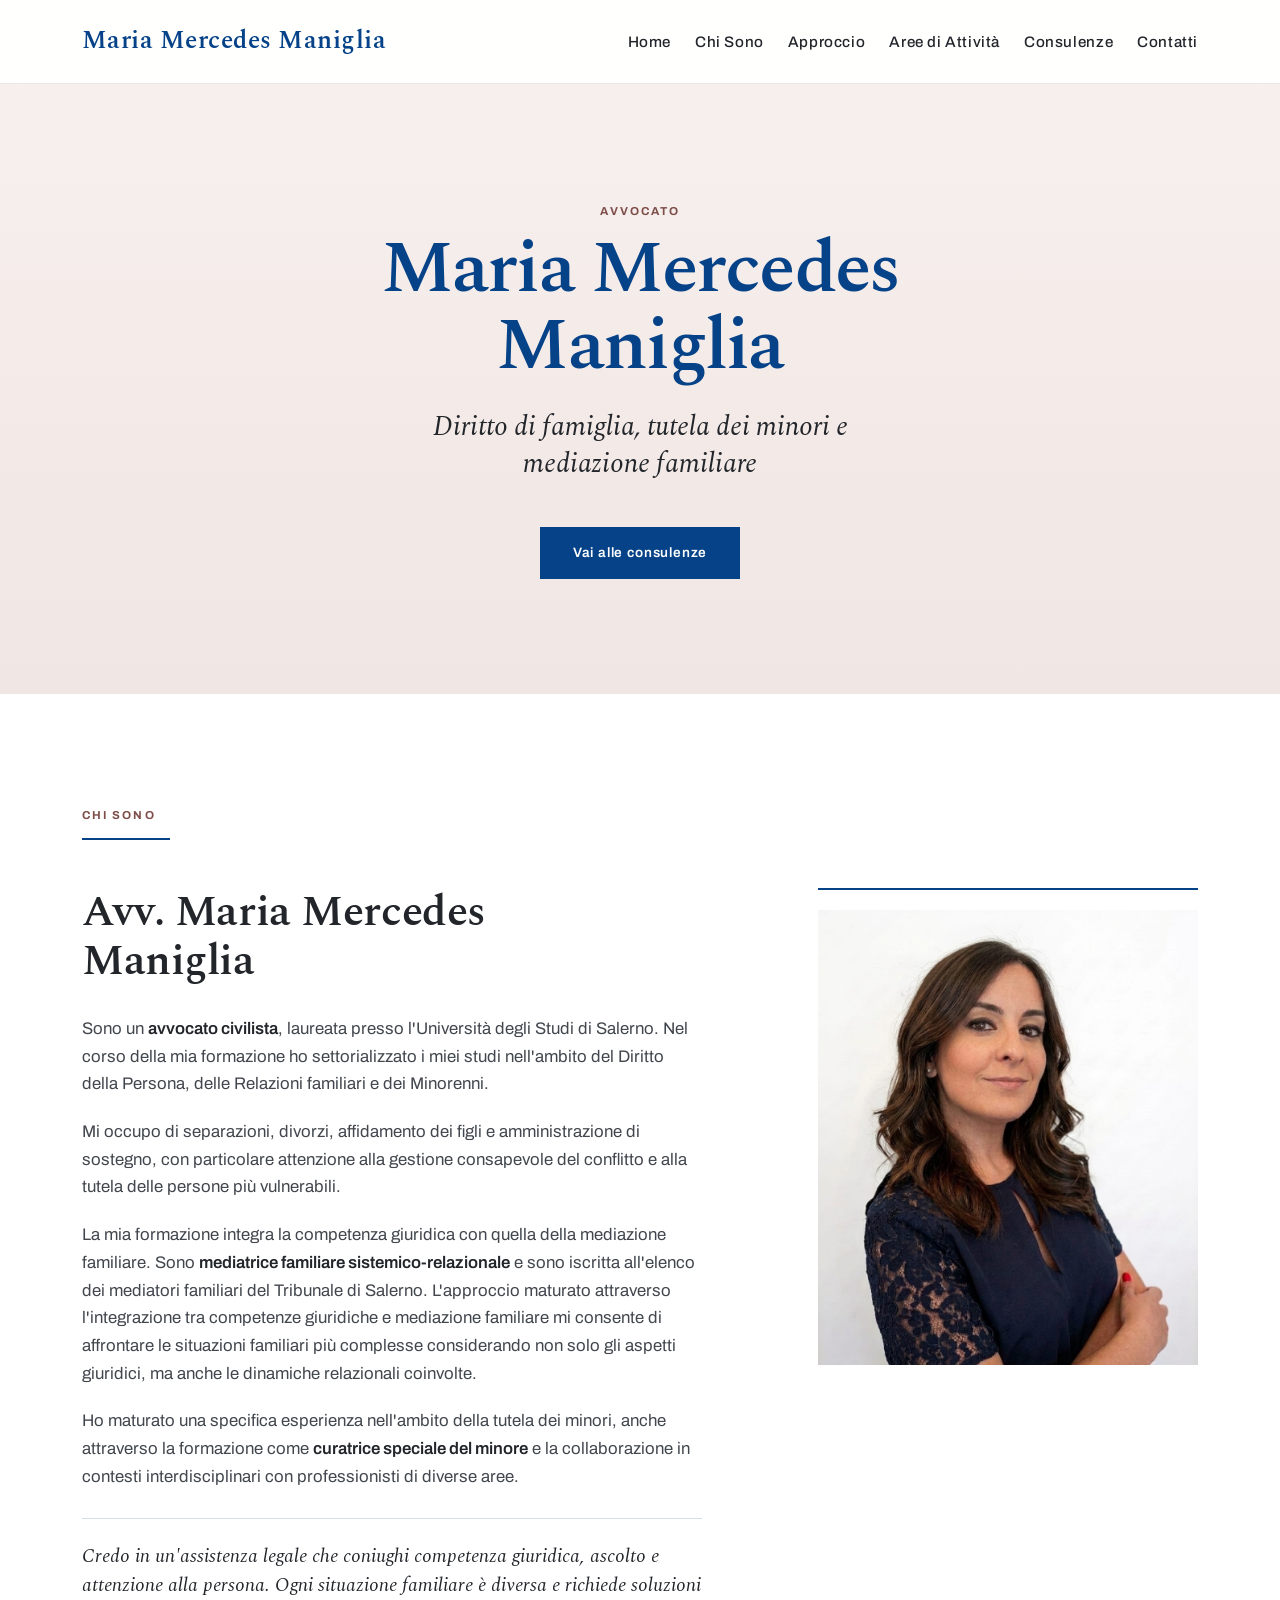
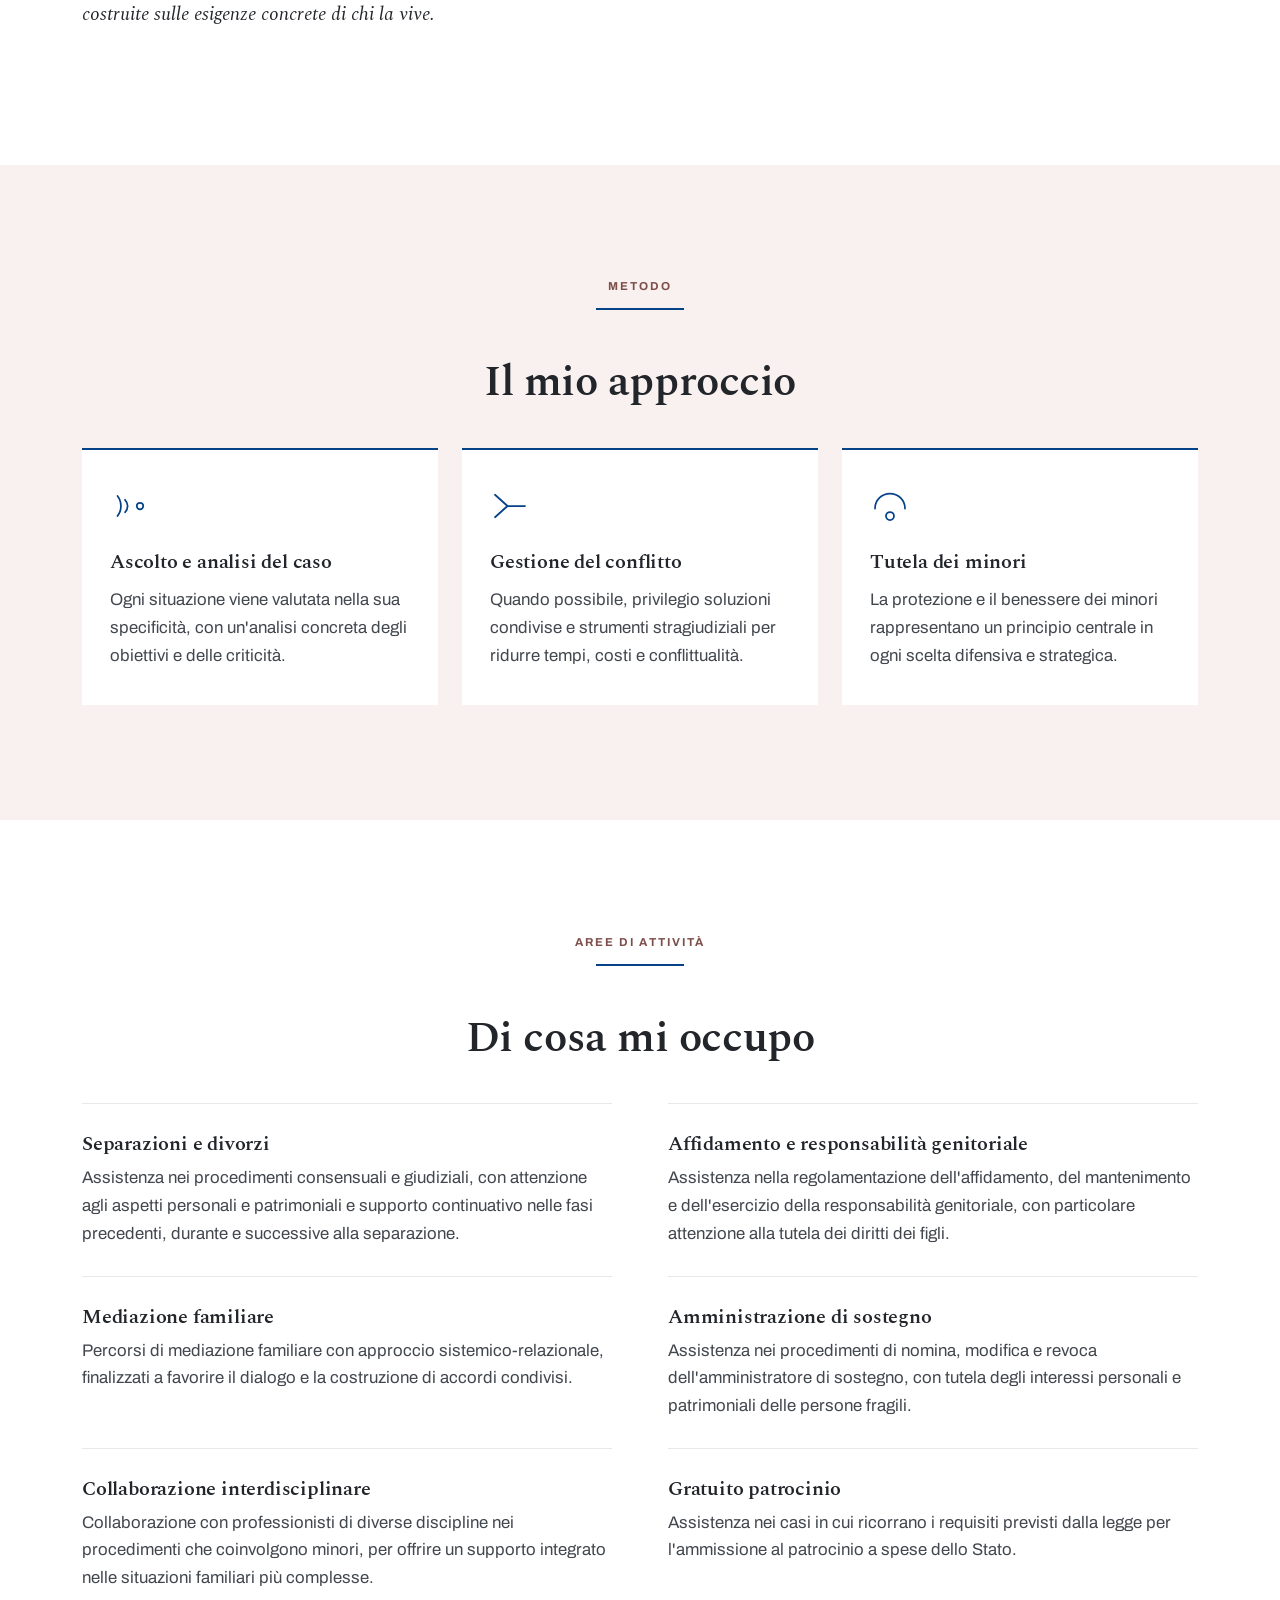
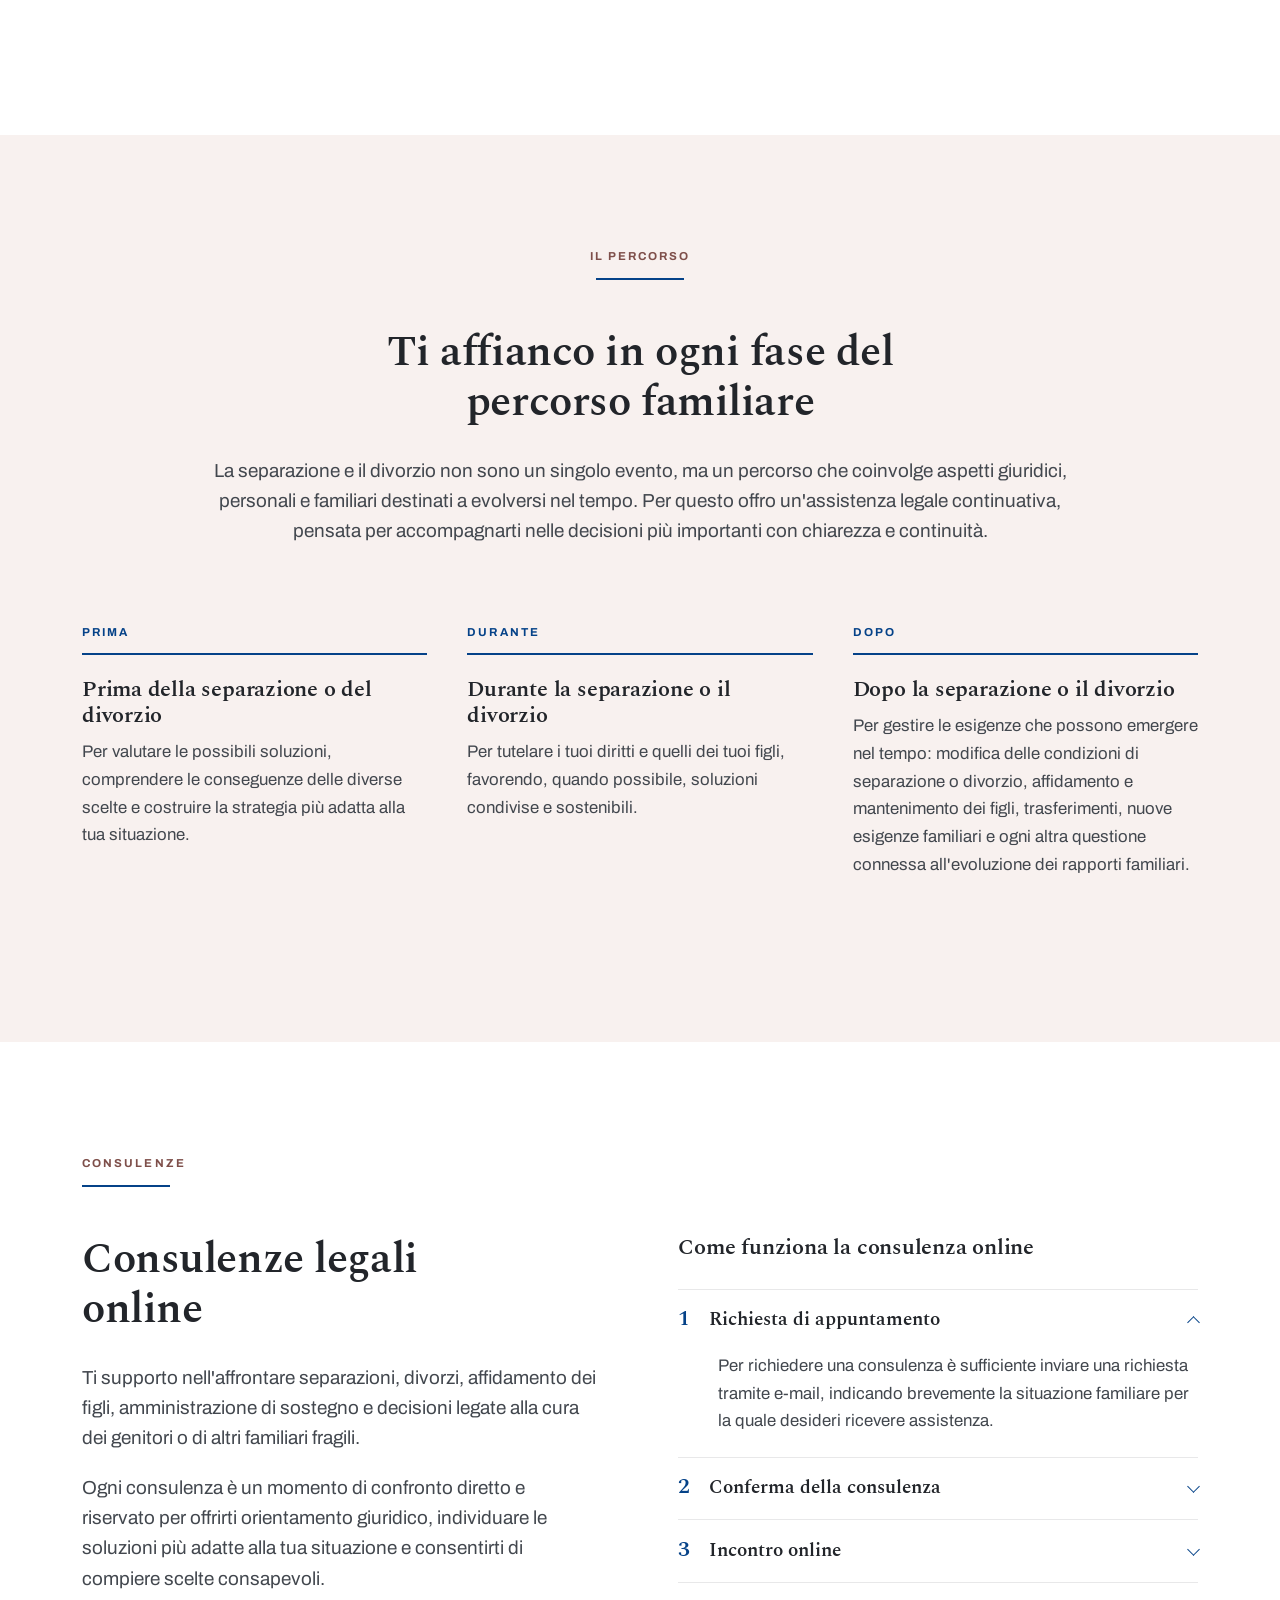
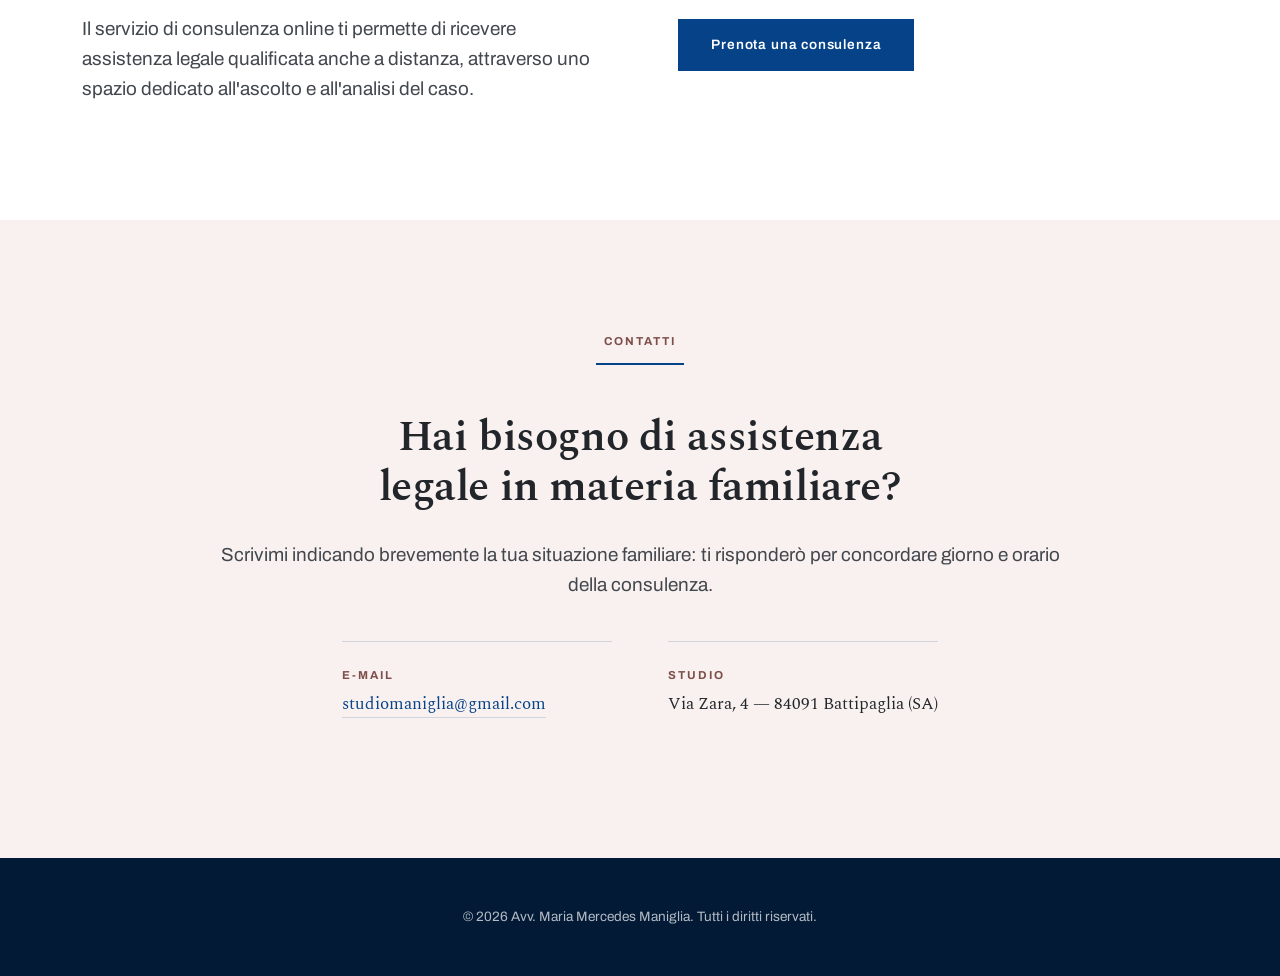
==== commit 8023df43: "riordina le sezioni e alleggerisci prezzo e contatti Modifiche chieste dalla cliente, piu' un riordi" ====
--- a/index.html
+++ b/index.html
@@ -32,10 +32,10 @@
                 <div class="collapse navbar-collapse justify-content-end" id="navMenuStudio">
                     <ul class="navbar-nav align-items-lg-center gap-2 gap-lg-4 mt-3 mt-lg-0">
                         <li class="nav-item"><a href="#" class="nav-link-custom">Home</a></li>
-                        <li class="nav-item"><a href="#consulenze" class="nav-link-custom">Consulenze Online</a></li>
                         <li class="nav-item"><a href="#chi-sono" class="nav-link-custom">Chi Sono</a></li>
                         <li class="nav-item"><a href="#approccio" class="nav-link-custom">Approccio</a></li>
                         <li class="nav-item"><a href="#aree" class="nav-link-custom">Aree di Attività</a></li>
+                        <li class="nav-item"><a href="#consulenze" class="nav-link-custom">Consulenze</a></li>
                         <li class="nav-item"><a href="#contatti" class="nav-link-custom">Contatti</a></li>
                     </ul>
                 </div>
@@ -53,131 +53,6 @@
                 <p class="lede">Diritto di famiglia, tutela dei minori e mediazione familiare</p>
 
                 <a href="#consulenze" class="btn-ink">Vai alle consulenze</a>
-            </div>
-        </section>
-
-        <!-- CONSULENZE ONLINE -->
-        <section id="consulenze" class="sec sec--white">
-            <div class="container-lg">
-                <div class="sec-head">
-                    <p class="eyebrow">Consulenze</p>
-                    <span class="sec-rule" aria-hidden="true"></span>
-                </div>
-
-                <div class="consulenze-grid">
-
-                    <div class="consulenze-testo">
-                        <h2 class="sec-title">Consulenze legali online</h2>
-
-                        <p>Ti supporto nell'affrontare separazioni, divorzi, affidamento dei figli, amministrazione di
-                            sostegno e decisioni legate alla cura dei genitori o di altri familiari fragili.</p>
-                        <p>Ogni consulenza è un momento di confronto diretto e riservato per offrirti orientamento
-                            giuridico, individuare le soluzioni più adatte alla tua situazione e consentirti di compiere
-                            scelte consapevoli.</p>
-                        <p>Il servizio di consulenza online ti permette di ricevere assistenza legale qualificata anche
-                            a distanza, attraverso uno spazio dedicato all'ascolto e all'analisi del caso.</p>
-                    </div>
-
-                    <div class="consulenze-operativo">
-                        <h3 class="sub-title">Come funziona la consulenza online</h3>
-
-                        <div class="passi">
-                            <details name="passi" open>
-                                <summary>
-                                    <span class="passo-num" aria-hidden="true">1</span>
-                                    <span class="passo-titolo">Richiesta di appuntamento</span>
-                                </summary>
-                                <div class="passo-corpo">
-                                    <p>Per richiedere una consulenza è sufficiente inviare una richiesta tramite e-mail,
-                                        indicando brevemente la situazione familiare per la quale desideri ricevere
-                                        assistenza.</p>
-                                </div>
-                            </details>
-
-                            <details name="passi">
-                                <summary>
-                                    <span class="passo-num" aria-hidden="true">2</span>
-                                    <span class="passo-titolo">Conferma della consulenza</span>
-                                </summary>
-                                <div class="passo-corpo">
-                                    <p>Dopo aver ricevuto la richiesta, verranno concordati giorno e orario
-                                        dell'appuntamento e ti saranno comunicate le modalità di pagamento.</p>
-                                    <p>Il compenso della consulenza dovrà essere corrisposto anticipatamente tramite
-                                        bonifico bancario. La consulenza sarà confermata alla ricezione della ricevuta
-                                        del pagamento.</p>
-
-                                    <p class="price">
-                                        <span class="price-label">Compenso della consulenza online</span>
-                                        <span class="price-value">€ 100</span>
-                                    </p>
-                                </div>
-                            </details>
-
-                            <details name="passi">
-                                <summary>
-                                    <span class="passo-num" aria-hidden="true">3</span>
-                                    <span class="passo-titolo">Incontro online</span>
-                                </summary>
-                                <div class="passo-corpo">
-                                    <p>La consulenza ha una durata di circa 50 minuti. Durante l'incontro analizzeremo
-                                        la tua situazione, valuteremo gli aspetti giuridici rilevanti e individueremo il
-                                        percorso più adatto alle tue esigenze.</p>
-                                </div>
-                            </details>
-                        </div>
-
-                        <a href="#contatti" class="btn-ink">Prenota una consulenza</a>
-                    </div>
-
-                </div>
-            </div>
-        </section>
-
-        <!-- PERCORSO FAMILIARE -->
-        <section id="percorso" class="sec sec--paper">
-            <div class="container-lg">
-                <div class="sec-head">
-                    <p class="eyebrow">Il percorso</p>
-                    <span class="sec-rule" aria-hidden="true"></span>
-                </div>
-
-                <h2 class="sec-title">Ti affianco in ogni fase del percorso familiare</h2>
-
-                <div class="measure measure--lead measure--center">
-                    <p>La separazione e il divorzio non sono un singolo evento, ma un percorso che coinvolge aspetti
-                        giuridici, personali e familiari destinati a evolversi nel tempo. Per questo offro
-                        un'assistenza legale continuativa, pensata per accompagnarti nelle decisioni più importanti con
-                        chiarezza e continuità.</p>
-                </div>
-
-                <ol class="fasi">
-                    <li class="fase">
-                        <span class="fase-when">Prima</span>
-                        <div class="fase-body">
-                            <h3>Prima della separazione o del divorzio</h3>
-                            <p>Per valutare le possibili soluzioni, comprendere le conseguenze delle diverse scelte e
-                                costruire la strategia più adatta alla tua situazione.</p>
-                        </div>
-                    </li>
-                    <li class="fase">
-                        <span class="fase-when">Durante</span>
-                        <div class="fase-body">
-                            <h3>Durante la separazione o il divorzio</h3>
-                            <p>Per tutelare i tuoi diritti e quelli dei tuoi figli, favorendo, quando possibile,
-                                soluzioni condivise e sostenibili.</p>
-                        </div>
-                    </li>
-                    <li class="fase">
-                        <span class="fase-when">Dopo</span>
-                        <div class="fase-body">
-                            <h3>Dopo la separazione o il divorzio</h3>
-                            <p>Per gestire le esigenze che possono emergere nel tempo: modifica delle condizioni di
-                                separazione o divorzio, affidamento e mantenimento dei figli, trasferimenti, nuove
-                                esigenze familiari e ogni altra questione connessa all'evoluzione dei rapporti
-                                familiari.</p>
-                        </div>
-                    </li>
-                </ol>
             </div>
         </section>
 
@@ -325,6 +200,124 @@
             </div>
         </section>
 
+        <!-- PERCORSO FAMILIARE -->
+        <section id="percorso" class="sec sec--paper">
+            <div class="container-lg">
+                <div class="sec-head">
+                    <p class="eyebrow">Il percorso</p>
+                    <span class="sec-rule" aria-hidden="true"></span>
+                </div>
+
+                <h2 class="sec-title">Ti affianco in ogni fase del percorso familiare</h2>
+
+                <div class="measure measure--lead measure--center">
+                    <p>La separazione e il divorzio non sono un singolo evento, ma un percorso che coinvolge aspetti
+                        giuridici, personali e familiari destinati a evolversi nel tempo. Per questo offro
+                        un'assistenza legale continuativa, pensata per accompagnarti nelle decisioni più importanti con
+                        chiarezza e continuità.</p>
+                </div>
+
+                <ol class="fasi">
+                    <li class="fase">
+                        <span class="fase-when">Prima</span>
+                        <div class="fase-body">
+                            <h3>Prima della separazione o del divorzio</h3>
+                            <p>Per valutare le possibili soluzioni, comprendere le conseguenze delle diverse scelte e
+                                costruire la strategia più adatta alla tua situazione.</p>
+                        </div>
+                    </li>
+                    <li class="fase">
+                        <span class="fase-when">Durante</span>
+                        <div class="fase-body">
+                            <h3>Durante la separazione o il divorzio</h3>
+                            <p>Per tutelare i tuoi diritti e quelli dei tuoi figli, favorendo, quando possibile,
+                                soluzioni condivise e sostenibili.</p>
+                        </div>
+                    </li>
+                    <li class="fase">
+                        <span class="fase-when">Dopo</span>
+                        <div class="fase-body">
+                            <h3>Dopo la separazione o il divorzio</h3>
+                            <p>Per gestire le esigenze che possono emergere nel tempo: modifica delle condizioni di
+                                separazione o divorzio, affidamento e mantenimento dei figli, trasferimenti, nuove
+                                esigenze familiari e ogni altra questione connessa all'evoluzione dei rapporti
+                                familiari.</p>
+                        </div>
+                    </li>
+                </ol>
+            </div>
+        </section>
+
+        <!-- CONSULENZE ONLINE -->
+        <section id="consulenze" class="sec sec--white">
+            <div class="container-lg">
+                <div class="sec-head">
+                    <p class="eyebrow">Consulenze</p>
+                    <span class="sec-rule" aria-hidden="true"></span>
+                </div>
+
+                <div class="consulenze-grid">
+
+                    <div class="consulenze-testo">
+                        <h2 class="sec-title">Consulenze legali online</h2>
+
+                        <p>Ti supporto nell'affrontare separazioni, divorzi, affidamento dei figli, amministrazione di
+                            sostegno e decisioni legate alla cura dei genitori o di altri familiari fragili.</p>
+                        <p>Ogni consulenza è un momento di confronto diretto e riservato per offrirti orientamento
+                            giuridico, individuare le soluzioni più adatte alla tua situazione e consentirti di compiere
+                            scelte consapevoli.</p>
+                        <p>Il servizio di consulenza online ti permette di ricevere assistenza legale qualificata anche
+                            a distanza, attraverso uno spazio dedicato all'ascolto e all'analisi del caso.</p>
+                    </div>
+
+                    <div class="consulenze-operativo">
+                        <h3 class="sub-title">Come funziona la consulenza online</h3>
+
+                        <div class="passi">
+                            <details name="passi" open>
+                                <summary>
+                                    <span class="passo-num" aria-hidden="true">1</span>
+                                    <span class="passo-titolo">Richiesta di appuntamento</span>
+                                </summary>
+                                <div class="passo-corpo">
+                                    <p>Per richiedere una consulenza è sufficiente inviare una richiesta tramite e-mail,
+                                        indicando brevemente la situazione familiare per la quale desideri ricevere
+                                        assistenza.</p>
+                                </div>
+                            </details>
+
+                            <details name="passi">
+                                <summary>
+                                    <span class="passo-num" aria-hidden="true">2</span>
+                                    <span class="passo-titolo">Conferma della consulenza</span>
+                                </summary>
+                                <div class="passo-corpo">
+                                    <p>Dopo aver ricevuto la richiesta, verranno concordati giorno e orario
+                                        dell'appuntamento e ti saranno comunicate le modalità di pagamento.</p>
+                                    <p>Compenso della consulenza online: €&nbsp;100</p>
+                                </div>
+                            </details>
+
+                            <details name="passi">
+                                <summary>
+                                    <span class="passo-num" aria-hidden="true">3</span>
+                                    <span class="passo-titolo">Incontro online</span>
+                                </summary>
+                                <div class="passo-corpo">
+                                    <p>La consulenza ha una durata di circa 50 minuti. Durante l'incontro analizzeremo
+                                        la tua situazione, valuteremo gli aspetti giuridici rilevanti e individueremo il
+                                        percorso più adatto alle tue esigenze.</p>
+                                </div>
+                            </details>
+                        </div>
+
+                        <a href="#contatti" class="btn-ink">Prenota una consulenza</a>
+                    </div>
+
+                </div>
+            </div>
+        </section>
+
         <!-- CONTATTI -->
         <section id="contatti" class="sec sec--paper">
             <div class="container-lg">
@@ -342,18 +335,8 @@
 
                 <dl class="contatti">
                     <div>
-                        <dt>Telefono</dt>
-                        <dd><a href="tel:+393495934268">+39 349 593 4268</a></dd>
-                    </div>
-                    <div>
                         <dt>E-mail</dt>
                         <dd><a href="mailto:studiomaniglia@gmail.com">studiomaniglia@gmail.com</a></dd>
-                    </div>
-                    <div>
-                        <dt>PEC</dt>
-                        <dd><a
-                                href="mailto:avvmariamercedesmaniglia@pec.ordineforense.salerno.it">avvmariamercedesmaniglia@<wbr>pec.ordineforense.salerno.it</a>
-                        </dd>
                     </div>
                     <div>
                         <dt>Studio</dt>
--- a/style.css
+++ b/style.css
@@ -485,37 +485,6 @@
     margin-bottom: 0;
 }
 
-/* ---------- Prezzo, dentro il passo 2 ---------- */
-
-.price {
-    display: flex;
-    flex-direction: column;
-    align-items: flex-start;
-    gap: 0.3rem;
-    margin: 1.35rem 0 0;
-    padding-top: 1.1rem;
-    border-top: 1px solid var(--rule);
-}
-
-.price-label {
-    font-family: var(--font-body);
-    font-size: 0.72rem;
-    font-weight: 700;
-    letter-spacing: 0.18em;
-    text-transform: uppercase;
-    color: var(--accent);
-}
-
-.price-value {
-    font-family: var(--font-display);
-    /* misura fissa: sta dentro un pannello a scomparsa, la larghezza
-       disponibile non varia abbastanza da giustificare un clamp */
-    font-size: 1.875rem;
-    font-weight: 600;
-    line-height: 1;
-    color: var(--ink);
-}
-
 /* ---------- Fasi del percorso ---------- */
 
 .fasi {
@@ -763,8 +732,8 @@
     font-family: var(--font-display);
     font-size: 1.08rem;
     color: var(--text-main);
-    /* break-word e non anywhere: spezza solo se serve e mai a metà
-       parola quando esiste un punto di rottura migliore (il <wbr> dopo @) */
+    /* rete di sicurezza per l'indirizzo e-mail sui 320px: break-word e non
+       anywhere, così non spezza mai a metà parola se c'è di meglio */
     overflow-wrap: break-word;
 }
 
@@ -786,15 +755,18 @@
 
 @media (min-width: 768px) {
     .contatti {
+        /* due sole voci: a tutta larghezza il blocco si sfilaccia. Si stringe
+           sul contenuto e si centra; il testo resta a sinistra perche' i
+           filetti coprono la colonna intera.
+           fit-content e non una misura fissa: con 1fr le due colonne si
+           pareggiano sulla piu' larga, quindi la larghezza segue il font
+           davvero usato e l'indirizzo non puo' andare a capo nemmeno se
+           Spectral non e' ancora stato caricato */
+        width: fit-content;
+        max-width: 100%;
+        margin-inline: auto;
         grid-template-columns: repeat(2, minmax(0, 1fr));
         column-gap: 3.5rem;
-    }
-}
-
-@media (min-width: 1200px) {
-    .contatti {
-        grid-template-columns: repeat(4, minmax(0, 1fr));
-        column-gap: 3rem;
     }
 }
 
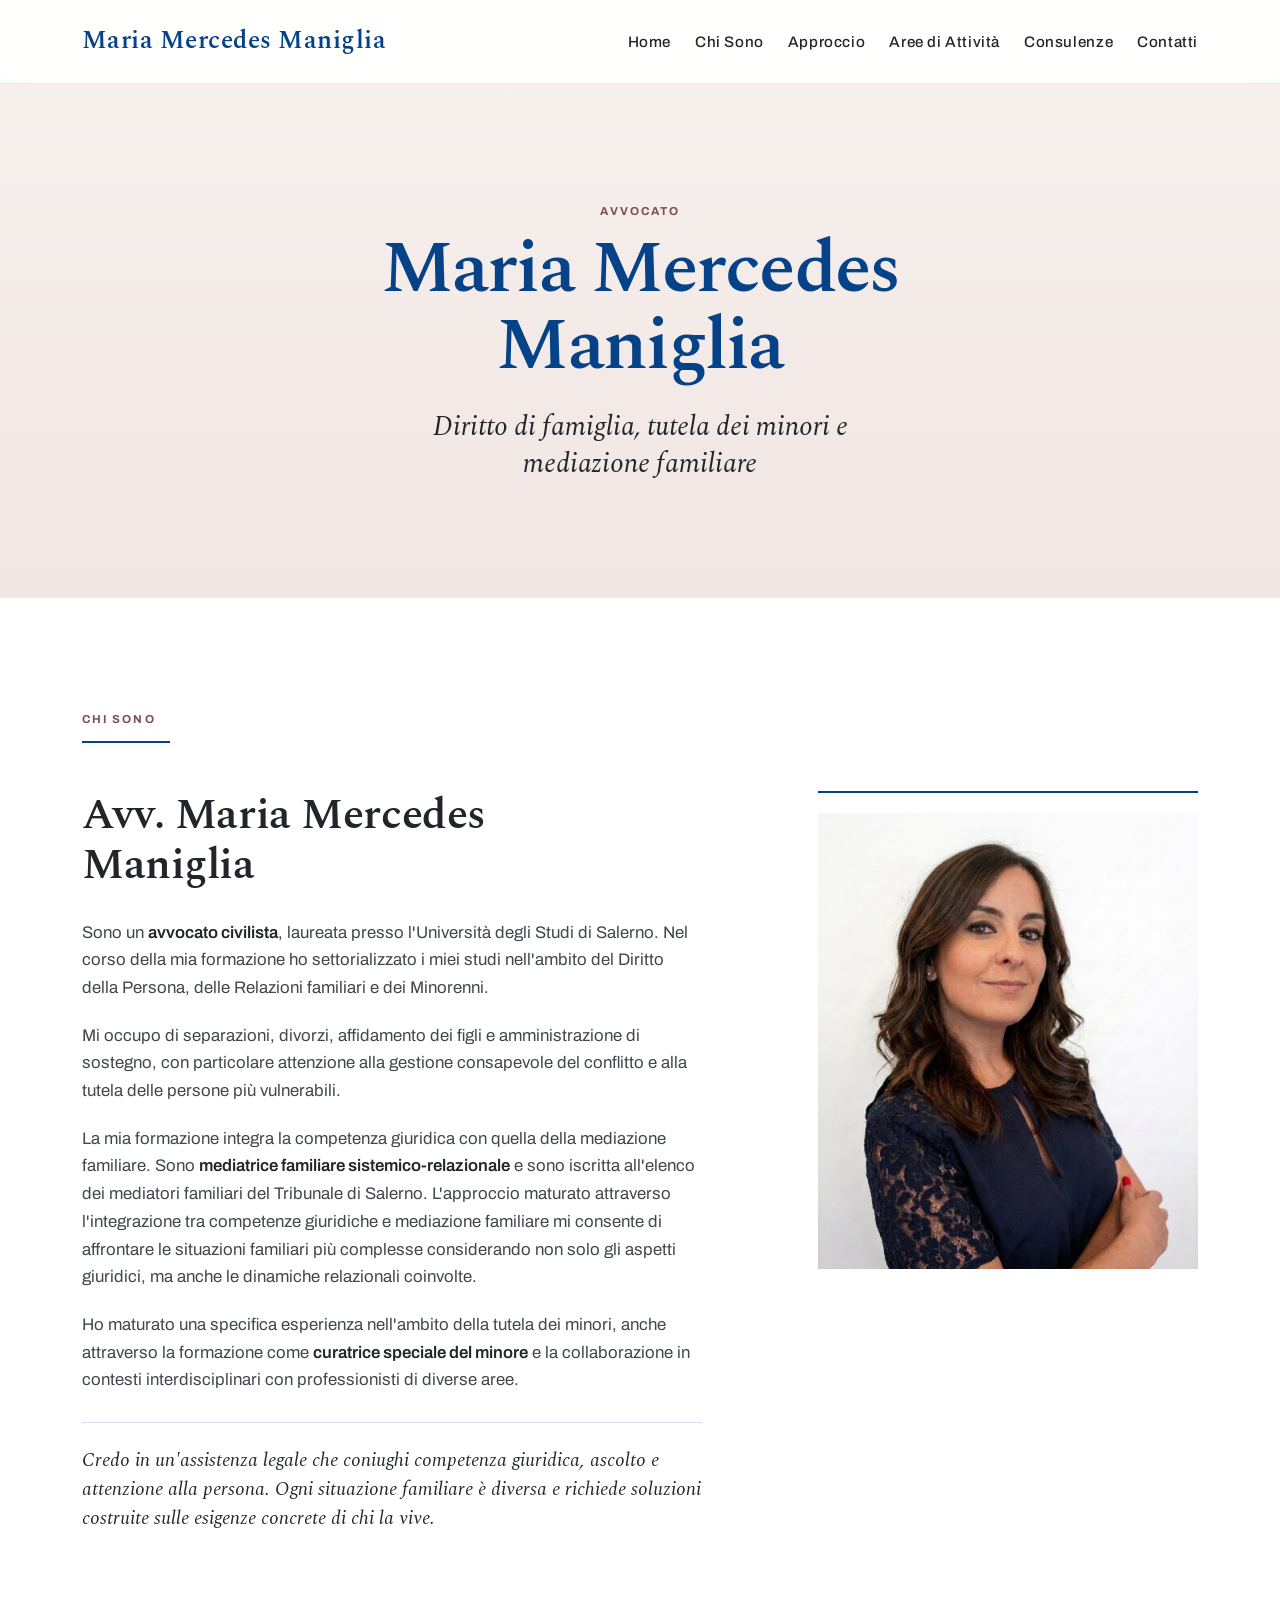
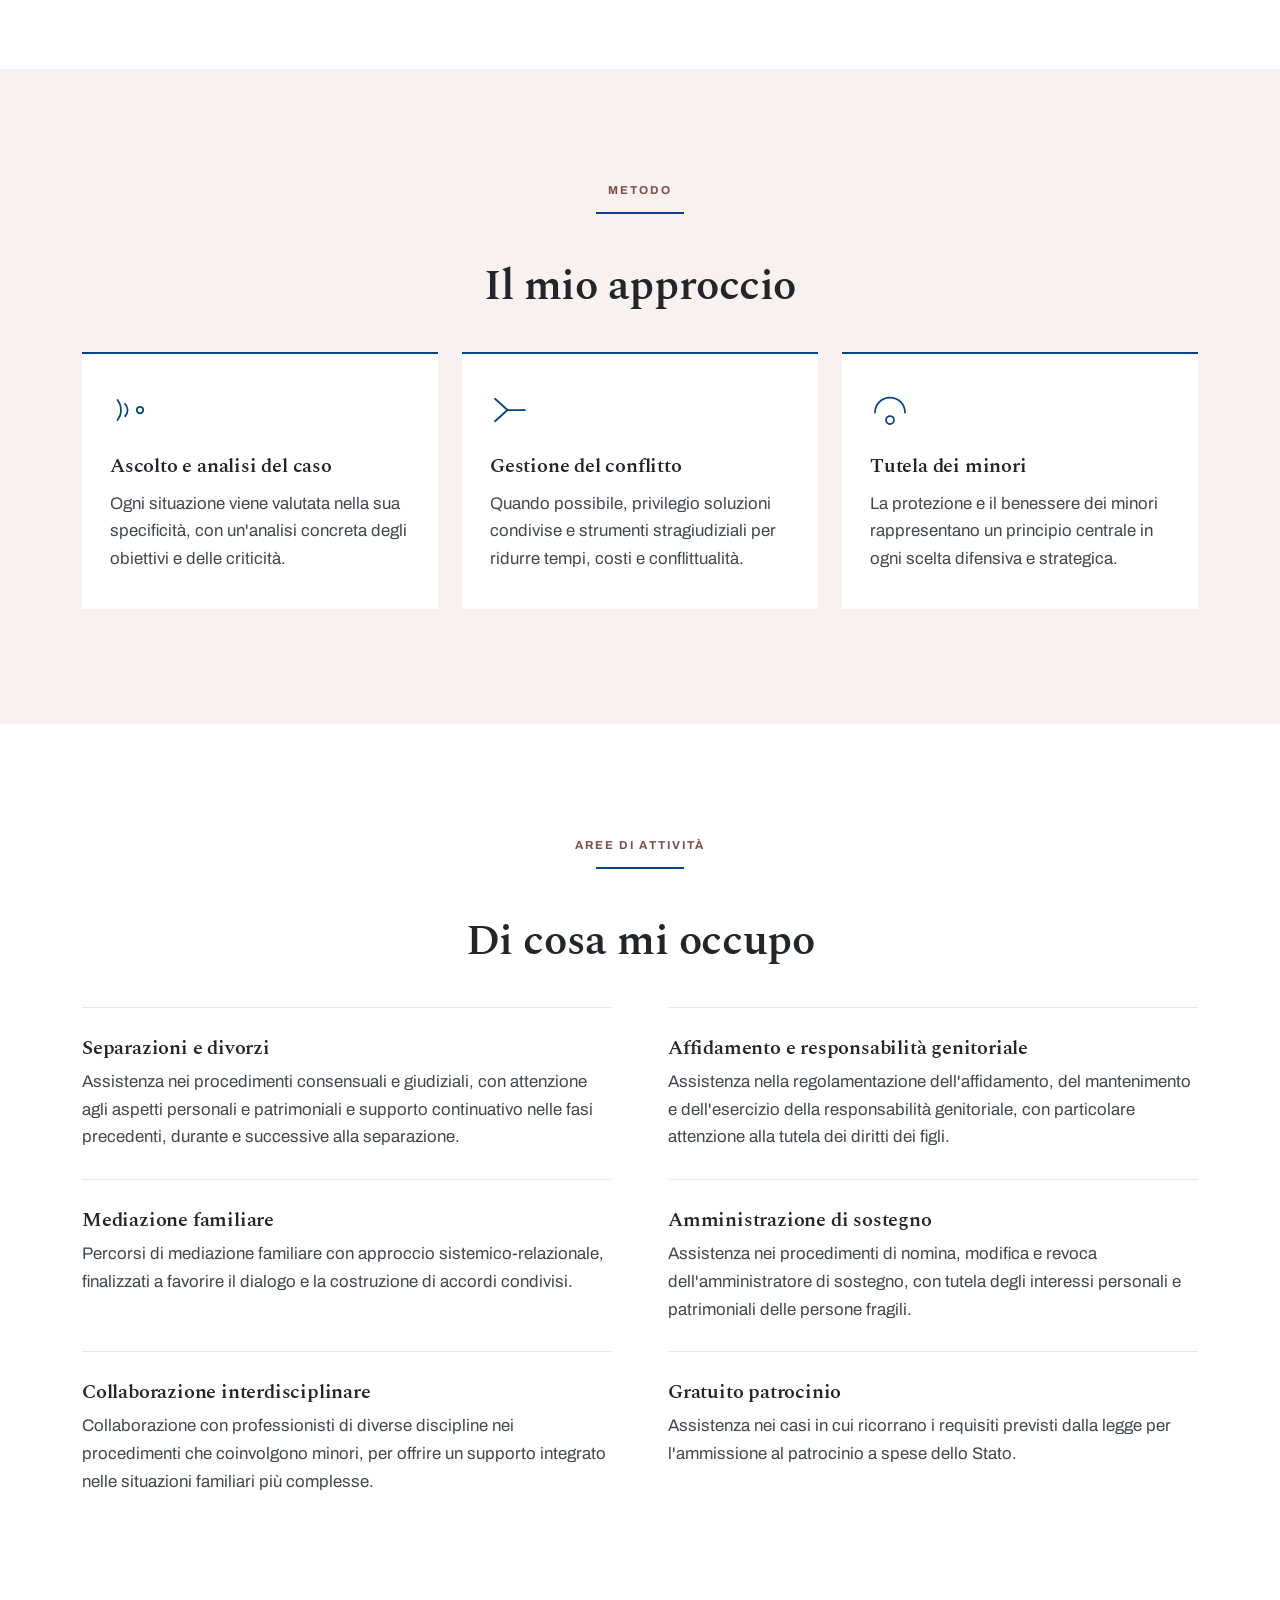
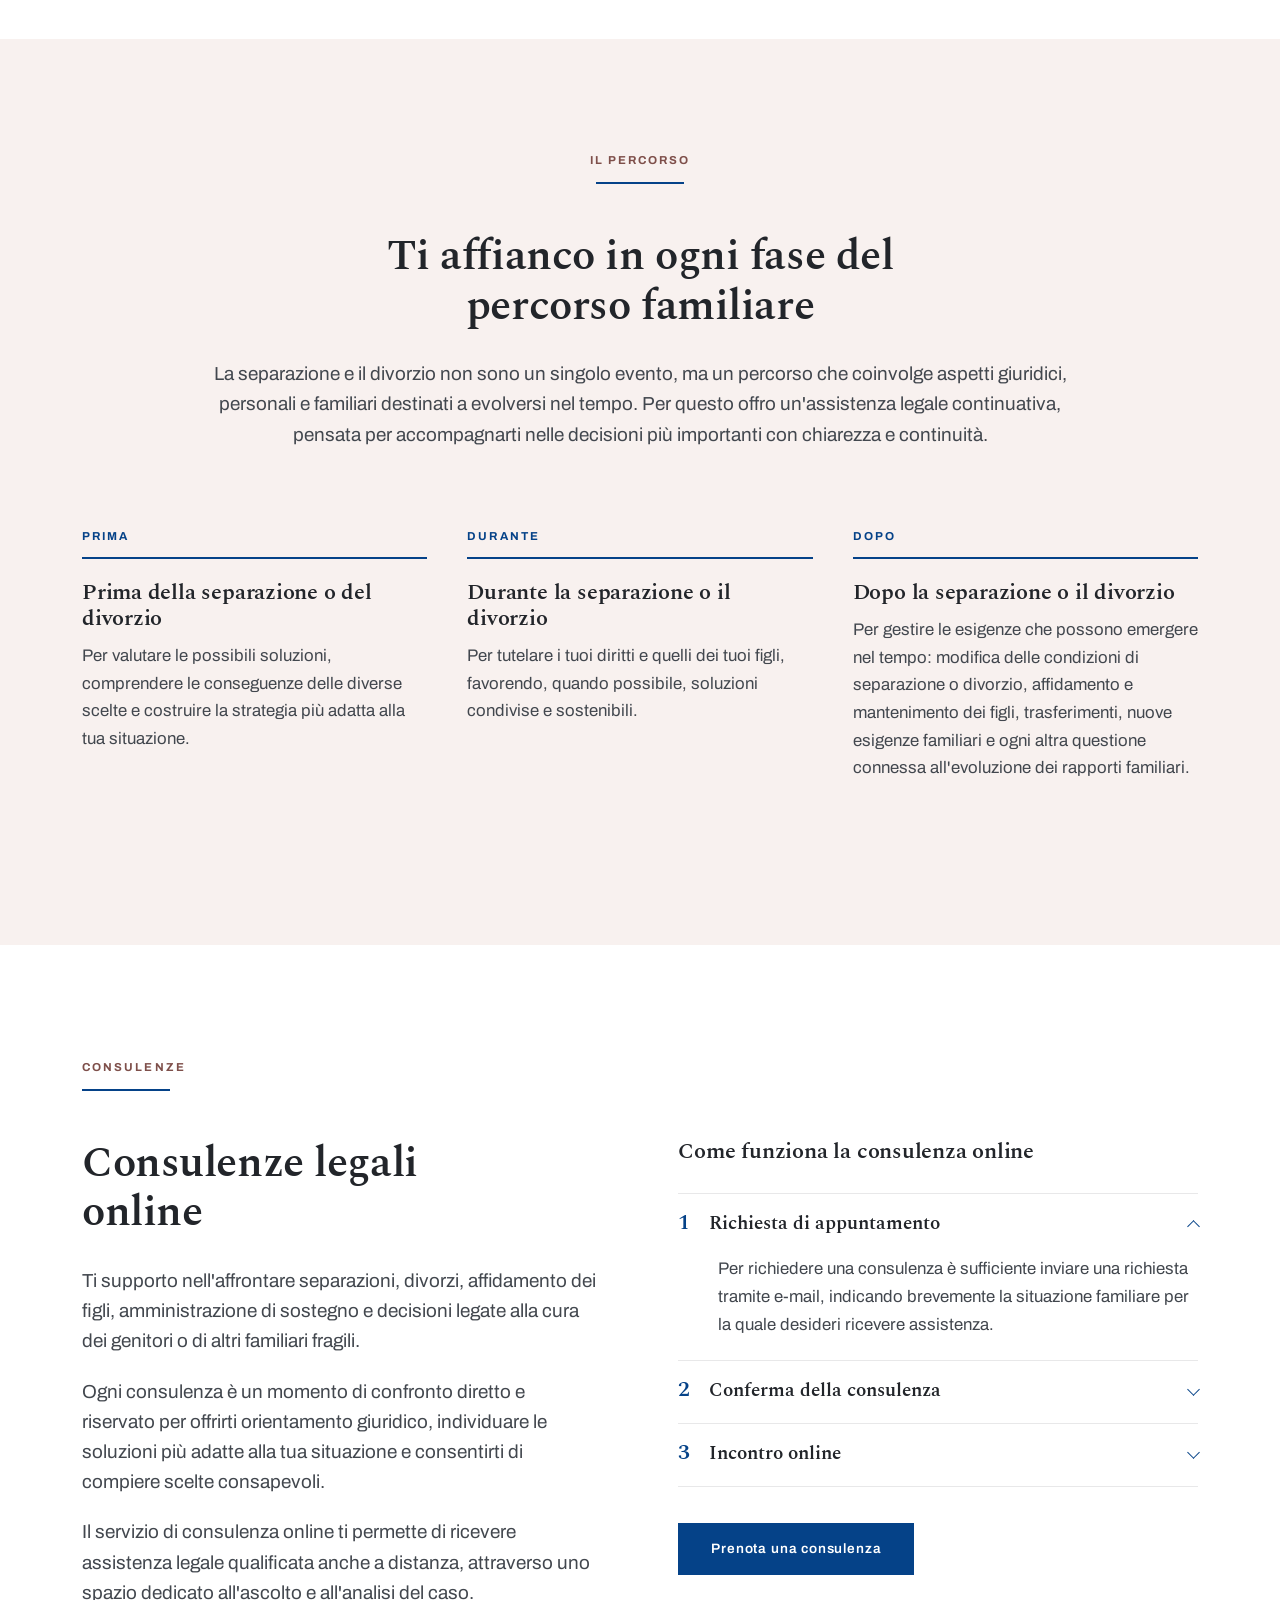
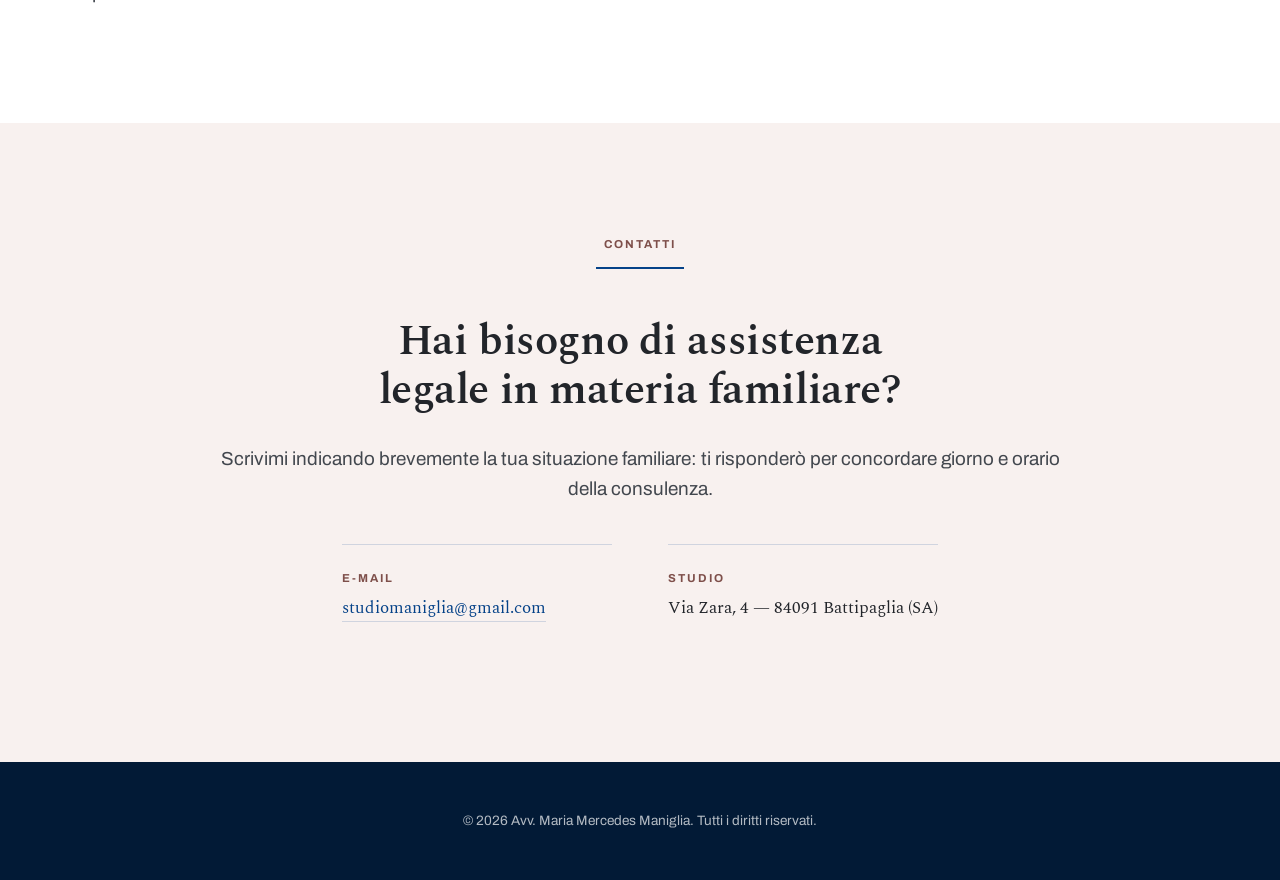
==== commit cc6d0586: "togli il bottone "Vai alle consulenze" dall'hero Richiesta della cliente. L'hero resta nome, qualifi" ====
--- a/index.html
+++ b/index.html
@@ -6,14 +6,12 @@
     <meta name="viewport" content="width=device-width, initial-scale=1.0">
     <title>Avv. Maria Mercedes Maniglia</title>
 
-    <link rel="preconnect" href="https://fonts.googleapis.com">
-    <link rel="preconnect" href="https://fonts.gstatic.com" crossorigin>
-    <link
-        href="https://fonts.googleapis.com/css2?family=Archivo:ital,wght@0,400..700;1,400&family=Spectral:ital,wght@0,400;0,600;1,400&display=swap"
-        rel="stylesheet">
-
-    <link href="https://cdn.jsdelivr.net/npm/bootstrap@5.3.2/dist/css/bootstrap.min.css" rel="stylesheet">
-    <link rel="stylesheet" href="style.css">
+    <!-- Caratteri e Bootstrap sono ospitati qui: nessuna richiesta a terze
+         parti, quindi nessun indirizzo IP dei visitatori esce verso Google o
+         verso un CDN. Vedi src/fonts/fonts.css -->
+    <link rel="stylesheet" href="/src/fonts/fonts.css">
+    <link rel="stylesheet" href="/src/vendor/bootstrap.min.css">
+    <link rel="stylesheet" href="/style.css">
 </head>
 
 <body>
@@ -51,8 +49,6 @@
                 <p class="eyebrow">Avvocato</p>
                 <h1 class="display-name">Maria Mercedes Maniglia</h1>
                 <p class="lede">Diritto di famiglia, tutela dei minori e mediazione familiare</p>
-
-                <a href="#consulenze" class="btn-ink">Vai alle consulenze</a>
             </div>
         </section>
 
@@ -363,7 +359,7 @@
         </svg>
     </button>
 
-    <script src="https://cdn.jsdelivr.net/npm/bootstrap@5.3.2/dist/js/bootstrap.bundle.min.js"></script>
+    <script src="/src/vendor/bootstrap.bundle.min.js"></script>
     <script>
         document.querySelectorAll('#navMenuStudio .nav-link-custom').forEach(function (link) {
             link.addEventListener('click', function () {
--- a/src/fonts/fonts.css
+++ b/src/fonts/fonts.css
@@ -0,0 +1,91 @@
+/* Caratteri ospitati sul sito, non caricati da Google.
+   Generato dal CSS di fonts.googleapis.com tenendo i soli sottoinsiemi
+   latin e latin-ext: gli altri (cyrillic, cyrillic-ext, vietnamese) non
+   servono a un sito in italiano e pesavano senza essere mai usati.
+   Percorsi assoluti: /404.html viene servita a URL arbitrari.
+   Per aggiornare i caratteri, riscaricare da Google e rifare questo file. */
+
+@font-face {
+  font-family: 'Archivo';
+  font-style: italic;
+  font-weight: 400;
+  font-stretch: 100%;
+  font-display: swap;
+  src: url(/src/fonts/archivo-italic-400-latin-ext.woff2) format('woff2');
+  unicode-range: U+0100-02BA, U+02BD-02C5, U+02C7-02CC, U+02CE-02D7, U+02DD-02FF, U+0304, U+0308, U+0329, U+1D00-1DBF, U+1E00-1E9F, U+1EF2-1EFF, U+2020, U+20A0-20AB, U+20AD-20C0, U+2113, U+2C60-2C7F, U+A720-A7FF;
+}
+@font-face {
+  font-family: 'Archivo';
+  font-style: italic;
+  font-weight: 400;
+  font-stretch: 100%;
+  font-display: swap;
+  src: url(/src/fonts/archivo-italic-400-latin.woff2) format('woff2');
+  unicode-range: U+0000-00FF, U+0131, U+0152-0153, U+02BB-02BC, U+02C6, U+02DA, U+02DC, U+0304, U+0308, U+0329, U+2000-206F, U+20AC, U+2122, U+2191, U+2193, U+2212, U+2215, U+FEFF, U+FFFD;
+}
+@font-face {
+  font-family: 'Archivo';
+  font-style: normal;
+  font-weight: 400 700;
+  font-stretch: 100%;
+  font-display: swap;
+  src: url(/src/fonts/archivo-normal-400-700-latin-ext.woff2) format('woff2');
+  unicode-range: U+0100-02BA, U+02BD-02C5, U+02C7-02CC, U+02CE-02D7, U+02DD-02FF, U+0304, U+0308, U+0329, U+1D00-1DBF, U+1E00-1E9F, U+1EF2-1EFF, U+2020, U+20A0-20AB, U+20AD-20C0, U+2113, U+2C60-2C7F, U+A720-A7FF;
+}
+@font-face {
+  font-family: 'Archivo';
+  font-style: normal;
+  font-weight: 400 700;
+  font-stretch: 100%;
+  font-display: swap;
+  src: url(/src/fonts/archivo-normal-400-700-latin.woff2) format('woff2');
+  unicode-range: U+0000-00FF, U+0131, U+0152-0153, U+02BB-02BC, U+02C6, U+02DA, U+02DC, U+0304, U+0308, U+0329, U+2000-206F, U+20AC, U+2122, U+2191, U+2193, U+2212, U+2215, U+FEFF, U+FFFD;
+}
+@font-face {
+  font-family: 'Spectral';
+  font-style: italic;
+  font-weight: 400;
+  font-display: swap;
+  src: url(/src/fonts/spectral-italic-400-latin-ext.woff2) format('woff2');
+  unicode-range: U+0100-02BA, U+02BD-02C5, U+02C7-02CC, U+02CE-02D7, U+02DD-02FF, U+0304, U+0308, U+0329, U+1D00-1DBF, U+1E00-1E9F, U+1EF2-1EFF, U+2020, U+20A0-20AB, U+20AD-20C0, U+2113, U+2C60-2C7F, U+A720-A7FF;
+}
+@font-face {
+  font-family: 'Spectral';
+  font-style: italic;
+  font-weight: 400;
+  font-display: swap;
+  src: url(/src/fonts/spectral-italic-400-latin.woff2) format('woff2');
+  unicode-range: U+0000-00FF, U+0131, U+0152-0153, U+02BB-02BC, U+02C6, U+02DA, U+02DC, U+0304, U+0308, U+0329, U+2000-206F, U+20AC, U+2122, U+2191, U+2193, U+2212, U+2215, U+FEFF, U+FFFD;
+}
+@font-face {
+  font-family: 'Spectral';
+  font-style: normal;
+  font-weight: 400;
+  font-display: swap;
+  src: url(/src/fonts/spectral-normal-400-latin-ext.woff2) format('woff2');
+  unicode-range: U+0100-02BA, U+02BD-02C5, U+02C7-02CC, U+02CE-02D7, U+02DD-02FF, U+0304, U+0308, U+0329, U+1D00-1DBF, U+1E00-1E9F, U+1EF2-1EFF, U+2020, U+20A0-20AB, U+20AD-20C0, U+2113, U+2C60-2C7F, U+A720-A7FF;
+}
+@font-face {
+  font-family: 'Spectral';
+  font-style: normal;
+  font-weight: 400;
+  font-display: swap;
+  src: url(/src/fonts/spectral-normal-400-latin.woff2) format('woff2');
+  unicode-range: U+0000-00FF, U+0131, U+0152-0153, U+02BB-02BC, U+02C6, U+02DA, U+02DC, U+0304, U+0308, U+0329, U+2000-206F, U+20AC, U+2122, U+2191, U+2193, U+2212, U+2215, U+FEFF, U+FFFD;
+}
+@font-face {
+  font-family: 'Spectral';
+  font-style: normal;
+  font-weight: 600;
+  font-display: swap;
+  src: url(/src/fonts/spectral-normal-600-latin-ext.woff2) format('woff2');
+  unicode-range: U+0100-02BA, U+02BD-02C5, U+02C7-02CC, U+02CE-02D7, U+02DD-02FF, U+0304, U+0308, U+0329, U+1D00-1DBF, U+1E00-1E9F, U+1EF2-1EFF, U+2020, U+20A0-20AB, U+20AD-20C0, U+2113, U+2C60-2C7F, U+A720-A7FF;
+}
+@font-face {
+  font-family: 'Spectral';
+  font-style: normal;
+  font-weight: 600;
+  font-display: swap;
+  src: url(/src/fonts/spectral-normal-600-latin.woff2) format('woff2');
+  unicode-range: U+0000-00FF, U+0131, U+0152-0153, U+02BB-02BC, U+02C6, U+02DA, U+02DC, U+0304, U+0308, U+0329, U+2000-206F, U+20AC, U+2122, U+2191, U+2193, U+2212, U+2215, U+FEFF, U+FFFD;
+}
--- a/style.css
+++ b/style.css
@@ -259,6 +259,13 @@
     letter-spacing: -0.025em;
     color: var(--ink);
     max-width: 16ch;
+}
+
+/* il margine sotto serviva a staccare il bottone dell'hero, tolto su
+   richiesta della cliente. Con :last-child torna da solo se il bottone
+   viene rimesso, invece di restare uno spazio orfano */
+.lede:last-child {
+    margin-bottom: 0;
 }
 
 .lede {
@@ -358,6 +365,37 @@
     margin-bottom: 0;
 }
 
+/* A colonna singola l'introduttivo si allinea a quelli di percorso e contatti:
+   stesso 78ch e stesso centraggio di .measure--lead + .measure--center, che
+   qui non si possono riusare come classi perche' a due colonne il testo torna
+   a sinistra. Il 78ch e' calcolato sul font del paragrafo, 1.18rem: sono gli
+   stessi 858px degli altri due. Se un giorno si stringe .measure--lead verso
+   i 90 caratteri, questa regola va stretta insieme. */
+@media (max-width: 991px) {
+    .consulenze-testo p {
+        max-width: 78ch;
+        margin-inline: auto;
+        text-align: center;
+    }
+
+    /* A tutta larghezza il chevron finiva a 682px dal titolo che apre, mentre
+       il contenuto della riga ne occupa 262, e il testo dei passi girava a
+       ~100 caratteri. 62ch e' la misura di lettura del progetto e riavvicina
+       l'accordion ai ~518px che ha nella colonna desktop */
+    .consulenze-operativo {
+        max-width: 62ch;
+        margin-inline: auto;
+    }
+
+    /* da inline-block a blocco a larghezza contenuto: si centra da solo
+       senza dover centrare il testo del contenitore */
+    .consulenze-operativo .btn-ink {
+        display: block;
+        width: fit-content;
+        margin-inline: auto;
+    }
+}
+
 .consulenze-operativo .btn-ink {
     margin-top: 2.25rem;
 }
@@ -449,7 +487,16 @@
 }
 
 .passo-corpo {
-    padding: 0 0 1.35rem calc(1.35rem + 1.15rem);
+    padding: 0 0 1.35rem;
+}
+
+/* Il rientro allinea il testo al titolo del passo: 1.35rem del numero piu'
+   1.15rem del gap del summary. Da 768 in su e' giusto, sotto sono 40px su
+   342, il 12% della larghezza sottratto al testo piu' operativo del sito */
+@media (min-width: 768px) {
+    .passo-corpo {
+        padding-left: calc(1.35rem + 1.15rem);
+    }
 }
 
 /* Apertura morbida. Dove il browser non supporta ::details-content
@@ -515,9 +562,10 @@
     padding-top: 0.35rem;
 }
 
-.fase-body {
-    max-width: 62ch;
-}
+/* .fase-body non ha un cap di larghezza, di proposito: sotto i 992 il testo
+   deve arrivare al filetto, che attraversa tutta la sezione, e fermarlo prima
+   lasciava fino a 167px di vuoto a destra. Sopra i 992 le tre fasi sono
+   colonne da ~350px, dove un cap a 62ch non morderebbe comunque */
 
 .fase h3 {
     margin: 0 0 0.6rem;
@@ -575,7 +623,20 @@
 }
 
 .bio-text {
-    max-width: 62ch;
+    max-width: none;
+    /* a colonna singola tutta la sezione sta su un asse centrato, foto
+       compresa. Torna a sinistra a due colonne, dove il testo affianca la
+       foto e il centraggio spezzerebbe la sponda fra le due */
+    text-align: center;
+}
+
+/* il nome sono 28 caratteri e .sec-title taglia a 24ch: a colonna singola
+   c'e' spazio, e andare a capo e' solo la regola generica che stringe.
+   Niente nowrap: sotto i ~700px non ci sta e deve poter spezzare.
+   Non usare #chi-sono: l'id batterebbe per specificita' il .bio .sec-title
+   che a due colonne rimette il cap a 18ch */
+.bio .sec-title {
+    max-width: none;
 }
 
 .bio-text p {
@@ -602,6 +663,10 @@
     width: 100%;
     height: auto;
     max-width: 420px;
+    /* A colonna singola la foto si ferma a 420px e a sinistra lascerebbe fino
+       a 523px di vuoto a destra. Nessun reset sopra i 992: li' sta in una
+       colonna da 380px che riempie, quindi il centraggio e' gia' un no-op */
+    margin-inline: auto;
 }
 
 @media (min-width: 992px) {
@@ -619,6 +684,11 @@
         max-width: 18ch;
     }
 
+    .bio-text {
+        max-width: 62ch;
+        text-align: left;
+    }
+
     .bio {
         grid-template-columns: minmax(0, 1fr) 380px;
         column-gap: 4rem;
@@ -715,6 +785,11 @@
 .contatti>div {
     padding: 1.5rem 0;
     border-top: 1px solid var(--rule);
+    /* a colonna singola le due voci seguono il resto della sezione, che e'
+       centrato: sono un'e-mail e un indirizzo, cioe' testo breve, l'unico
+       caso in cui il progetto ammette il centraggio. Da 768 in su tornano a
+       sinistra, dove stanno affiancate in due colonne */
+    text-align: center;
 }
 
 .contatti dt {
@@ -754,6 +829,10 @@
 }
 
 @media (min-width: 768px) {
+    .contatti>div {
+        text-align: left;
+    }
+
     .contatti {
         /* due sole voci: a tutta larghezza il blocco si sfilaccia. Si stringe
            sul contenuto e si centra; il testo resta a sinistra perche' i
@@ -768,6 +847,47 @@
         grid-template-columns: repeat(2, minmax(0, 1fr));
         column-gap: 3.5rem;
     }
+}
+
+/* ---------- 404 ---------- */
+
+/* La 404 ha una sola sezione: senza questo il footer resta a mezza altezza
+   sugli schermi alti, con il fondo del body scoperto sotto. Classe sul body
+   e non :has(), cosi' non dipende dal supporto del selettore */
+.pagina-404 {
+    display: flex;
+    flex-direction: column;
+    min-height: 100vh;
+}
+
+.pagina-404 main {
+    flex: 1 0 auto;
+    display: flex;
+    flex-direction: column;
+}
+
+/* cresce insieme a main: se no il gradiente finisce con il contenuto e
+   resta una fascia bianca di body scoperto prima del footer */
+.sec--404 {
+    flex: 1 0 auto;
+}
+
+/* il paragrafo e' :last-child dentro .measure, quindi ha margin-bottom 0
+   e il bottone gli finiva attaccato */
+.sec--404 .btn-ink {
+    margin-top: 2.25rem;
+}
+
+/* nella 404 l'header ha il solo nome: Bootstrap mette space-between sul
+   contenitore della navbar, che con un elemento solo lo spinge a sinistra */
+.pagina-404 header .container-lg {
+    justify-content: center;
+}
+
+/* .navbar-brand di Bootstrap porta margin-right: 1rem, e il flex centra la
+   scatola margini compresi: senza azzerarlo il nome resta 8px a sinistra */
+.pagina-404 .navbar-brand {
+    margin-right: 0;
 }
 
 /* ---------- Footer ---------- */
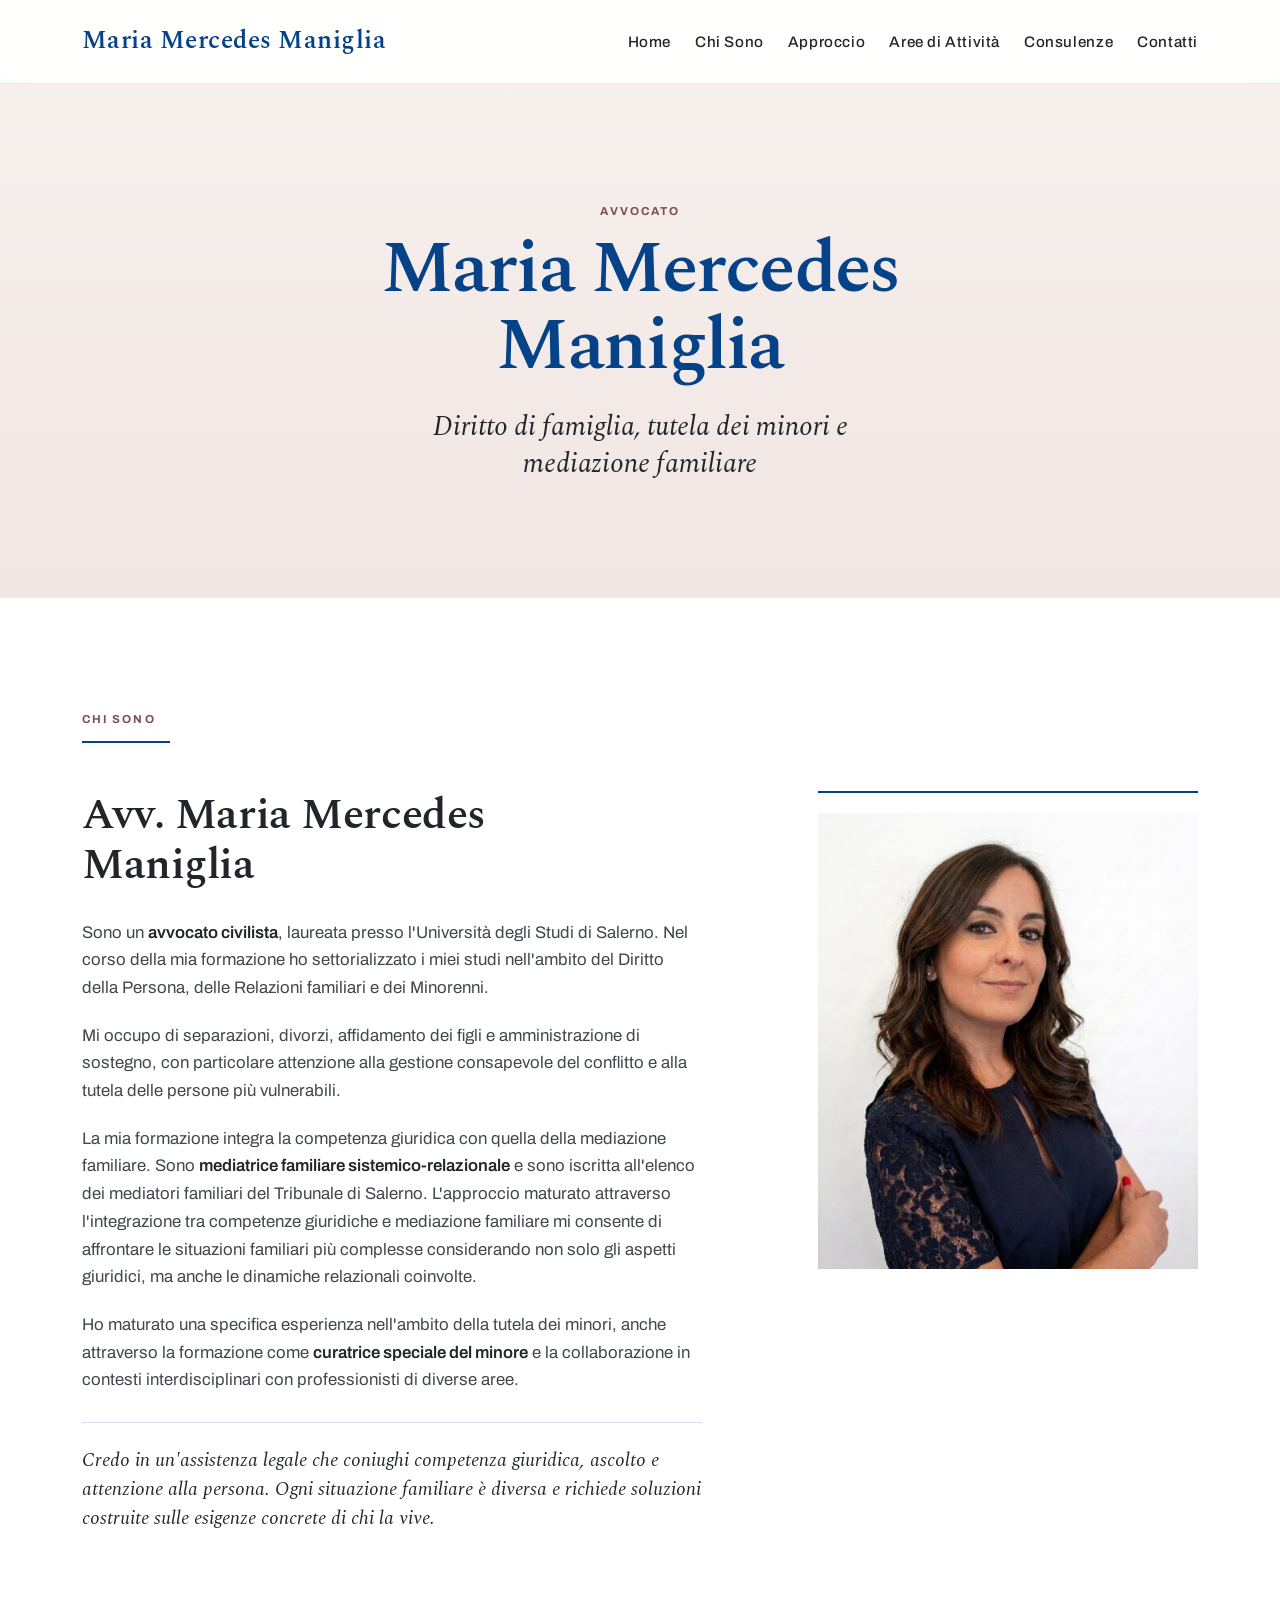
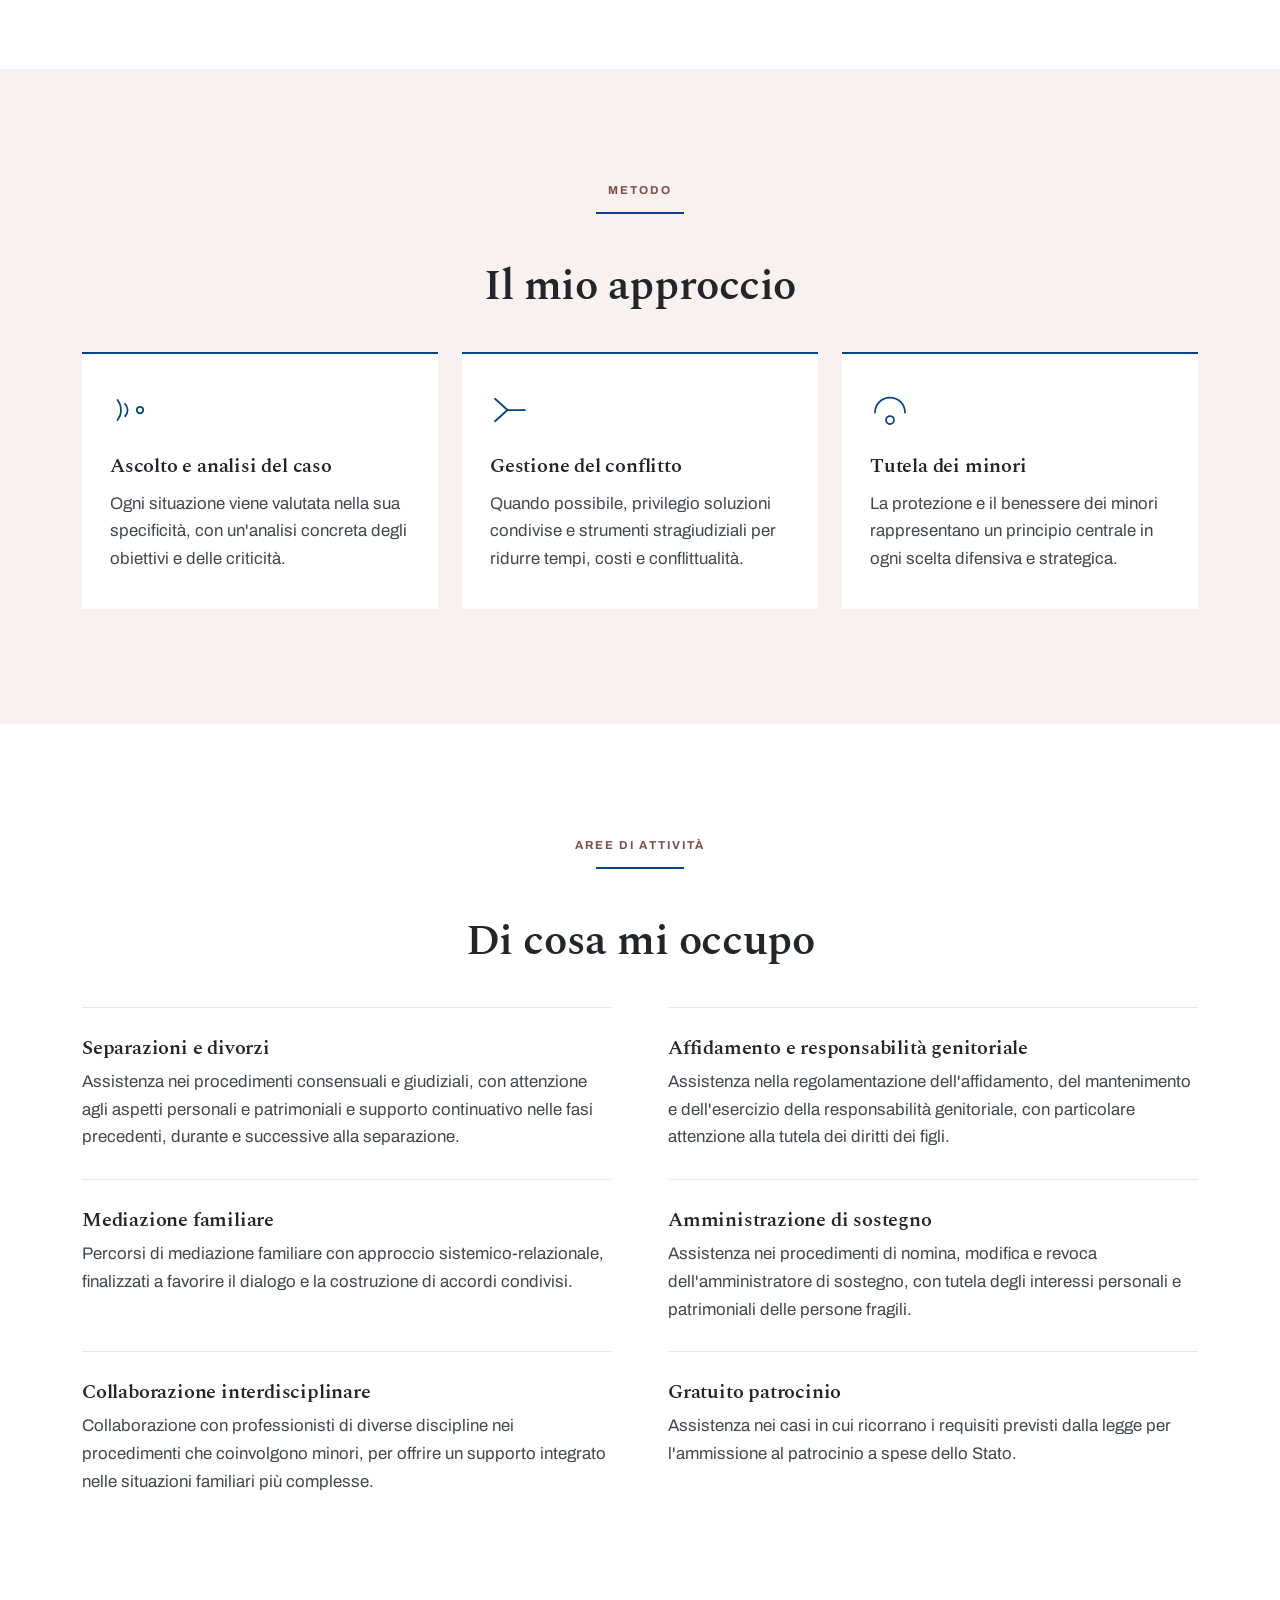
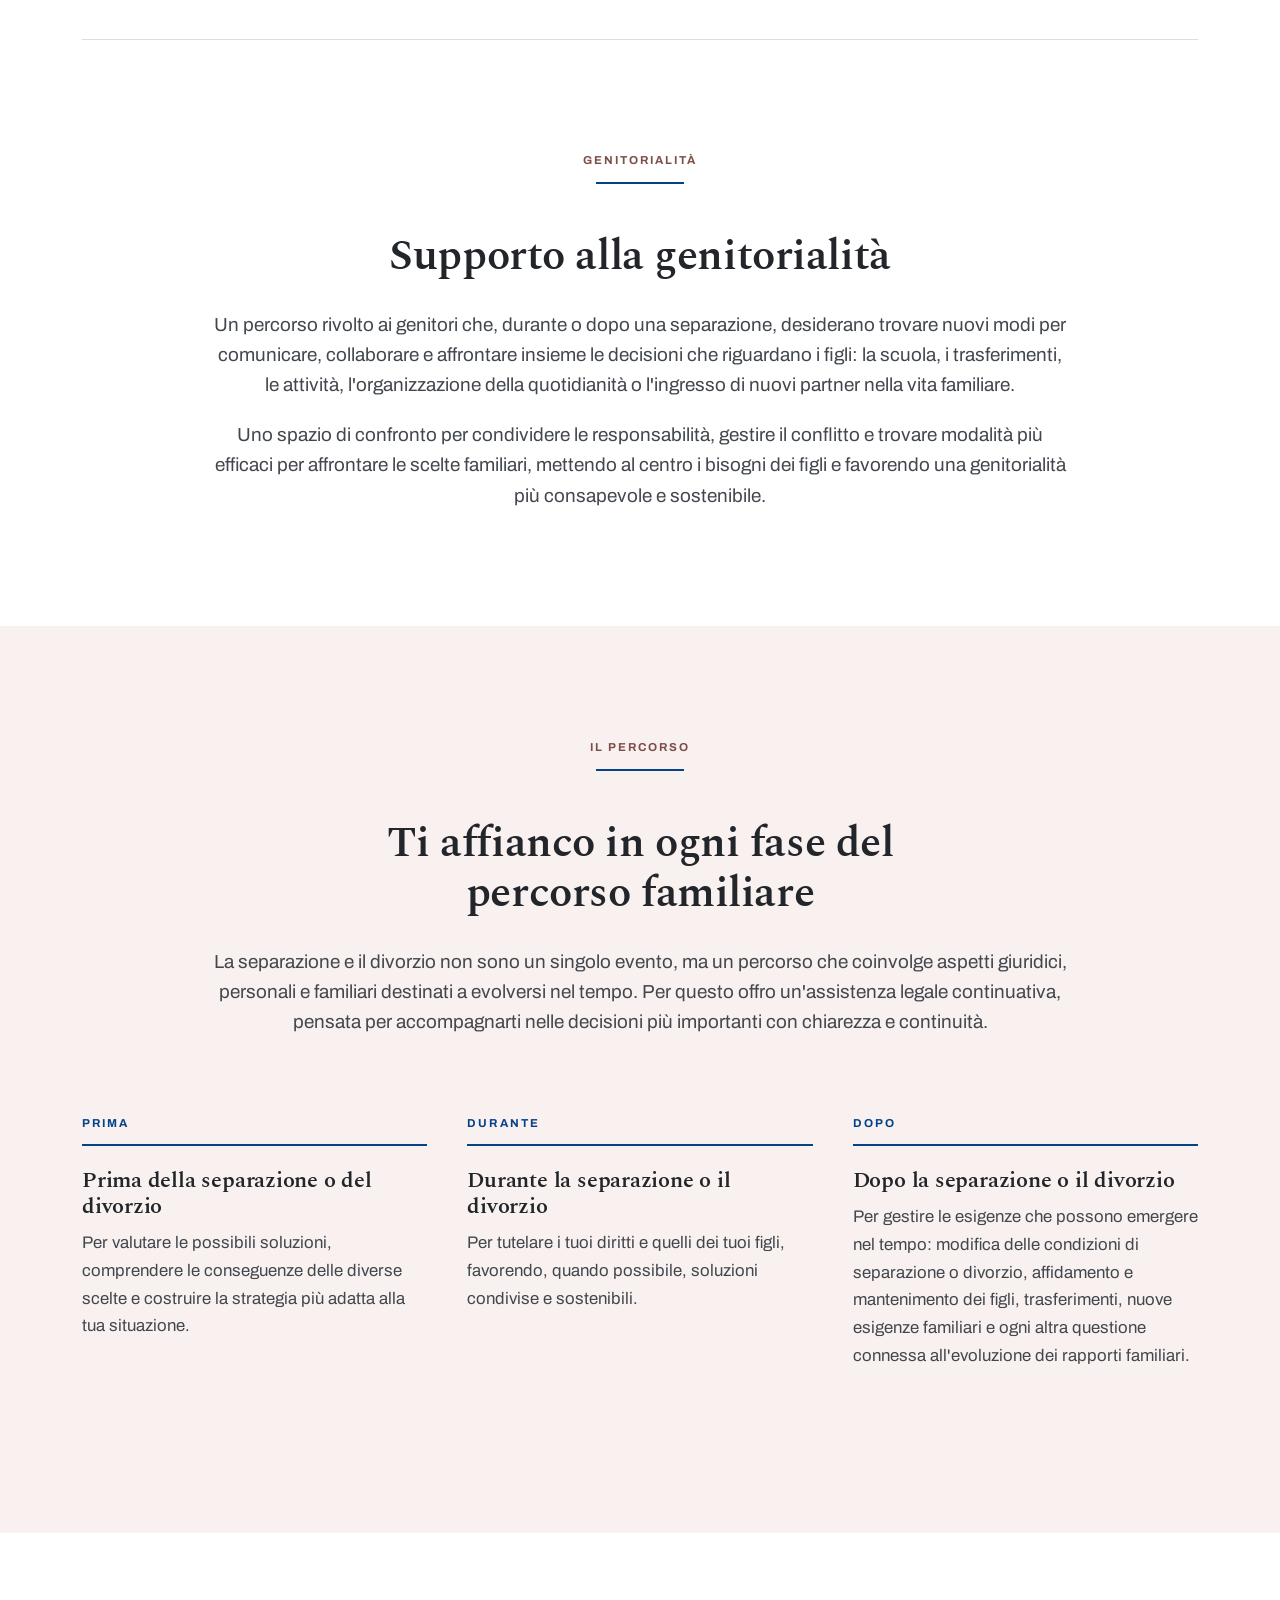
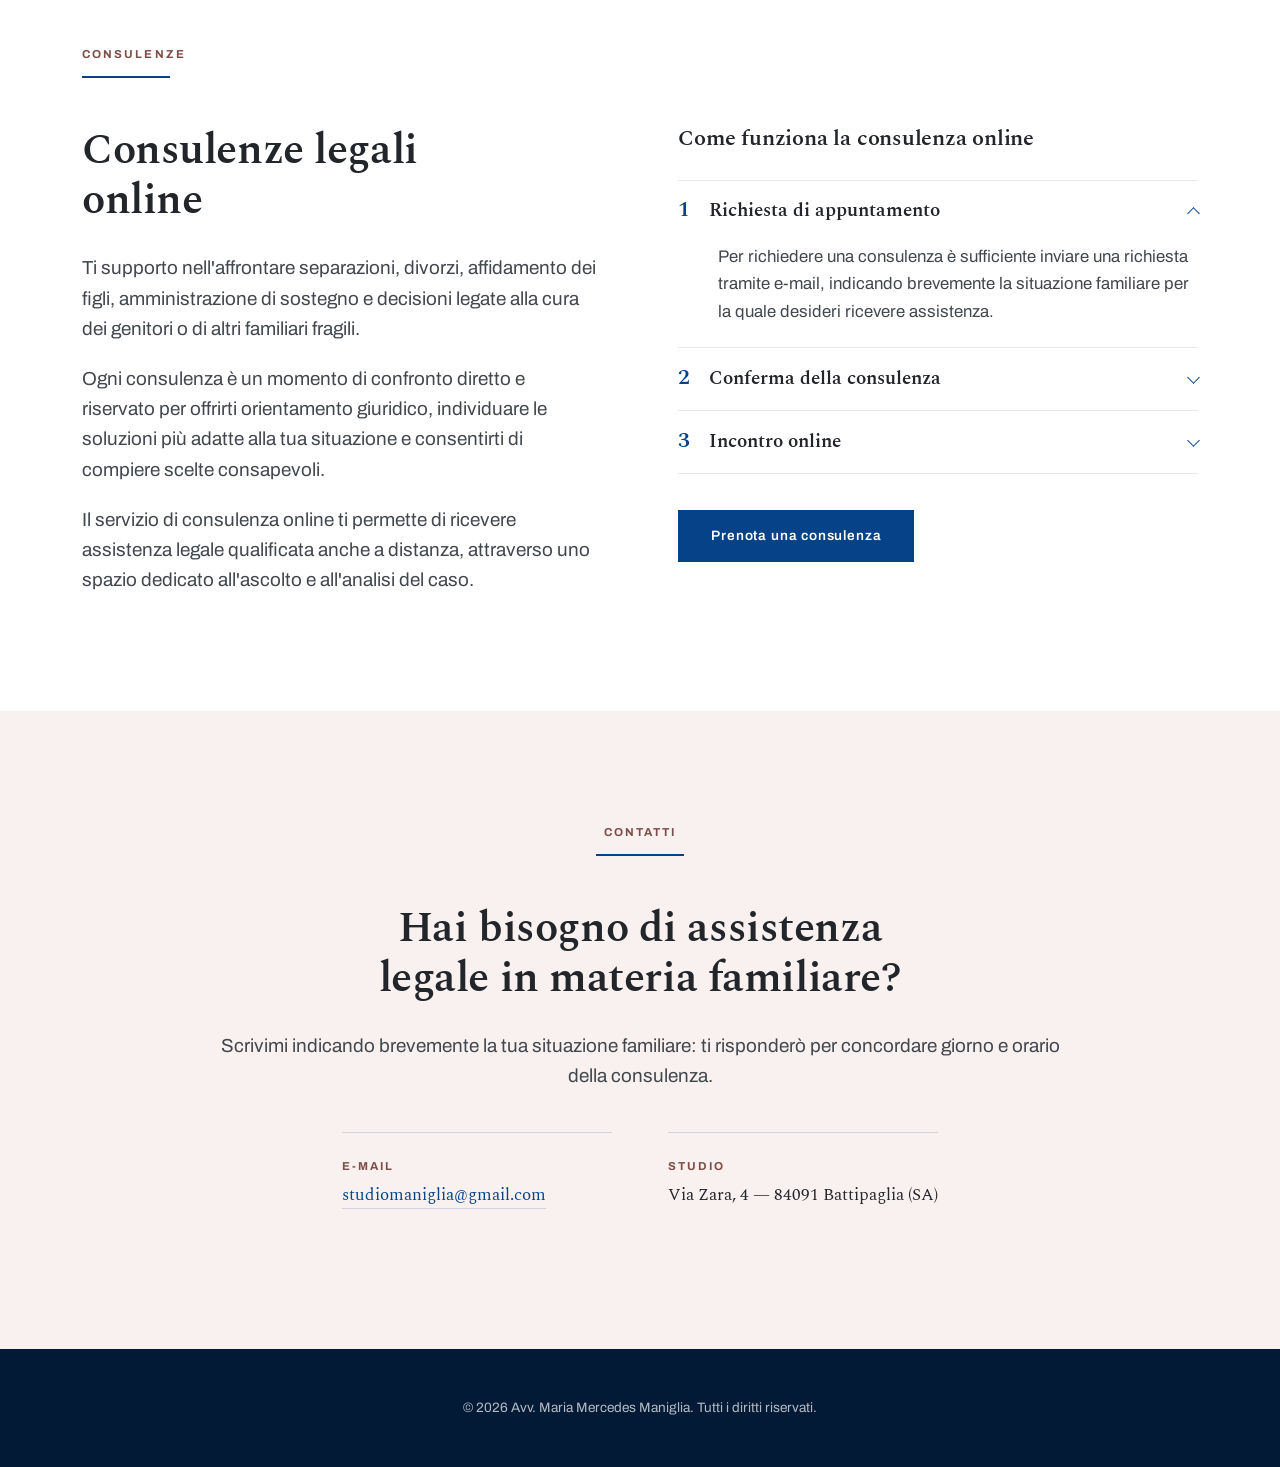
==== commit a2e78553: "aggiungi la sezione "Supporto alla genitorialita'" Nuovo servizio richiesto dalla cliente, con il te" ====
--- a/index.html
+++ b/index.html
@@ -196,6 +196,32 @@
             </div>
         </section>
 
+        <!-- SUPPORTO ALLA GENITORIALITÀ -->
+        <!-- Stesso fondo bianco di "Di cosa mi occupo", di proposito: il
+             filetto di confine compare da solo fra due sezioni che condividono
+             il tono, vedi la regola .sec--white + .sec--white in style.css -->
+        <section id="genitorialita" class="sec sec--white">
+            <div class="container-lg">
+                <div class="sec-head">
+                    <p class="eyebrow">Genitorialità</p>
+                    <span class="sec-rule" aria-hidden="true"></span>
+                </div>
+
+                <h2 class="sec-title">Supporto alla genitorialità</h2>
+
+                <div class="measure measure--lead measure--center">
+                    <p>Un percorso rivolto ai genitori che, durante o dopo una separazione, desiderano trovare
+                        nuovi modi per comunicare, collaborare e affrontare insieme le decisioni che riguardano i
+                        figli: la scuola, i trasferimenti, le attività, l'organizzazione della quotidianità o
+                        l'ingresso di nuovi partner nella vita familiare.</p>
+
+                    <p>Uno spazio di confronto per condividere le responsabilità, gestire il conflitto e trovare
+                        modalità più efficaci per affrontare le scelte familiari, mettendo al centro i bisogni dei
+                        figli e favorendo una genitorialità più consapevole e sostenibile.</p>
+                </div>
+            </div>
+        </section>
+
         <!-- PERCORSO FAMILIARE -->
         <section id="percorso" class="sec sec--paper">
             <div class="container-lg">
--- a/style.css
+++ b/style.css
@@ -220,6 +220,45 @@
 .sec--hero {
     background: linear-gradient(180deg, var(--paper) 0%, var(--paper-deep) 100%);
     padding-top: clamp(9rem, 16vw, 13rem);
+}
+
+/* Di norma a separare le sezioni basta l'alternanza dei fondi. Dove due
+   sezioni adiacenti condividono il tono - oggi solo #genitorialita e
+   #consulenze, che sono le due offerte prenotabili e stanno insieme di
+   proposito - il confine lo segna un filetto. Scritto come condizione e non
+   sul singolo id: se la coppia cambia o si scioglie, il filetto la segue.
+   Il padding delle due sezioni lo lascia simmetrico, 128px sopra e sotto */
+.sec--white + .sec--white > .container-lg,
+.sec--paper + .sec--paper > .container-lg {
+    position: relative;
+}
+
+/* Sta sul contenitore e non sulla sezione, che e' a tutta pagina: cosi' il
+   filetto e' largo quanto il testo, come quelli dentro #percorso e #contatti.
+   Risalito di --sec-pad, cioe' esattamente il padding della sezione, per
+   cadere sul confine invece che sopra il sopratitolo */
+.sec--white + .sec--white > .container-lg::before,
+.sec--paper + .sec--paper > .container-lg::before {
+    content: '';
+    position: absolute;
+    top: calc(-1 * var(--sec-pad));
+    /* rientro pari al padding di .container-lg, che e' meta' della gutter di
+       Bootstrap: cosi' il filetto e' largo quanto il testo e non quanto la
+       scatola. Se quel padding cambia, va cambiato anche qui */
+    left: 12px;
+    right: 12px;
+    height: 1px;
+    background-color: var(--rule);
+}
+
+/* sotto i 992 il contenitore passa a 24px di padding, vedi in fondo al foglio */
+@media (max-width: 991px) {
+
+    .sec--white + .sec--white > .container-lg::before,
+    .sec--paper + .sec--paper > .container-lg::before {
+        left: 24px;
+        right: 24px;
+    }
 }
 
 /* ---------- Filetto-capitolo ---------- */
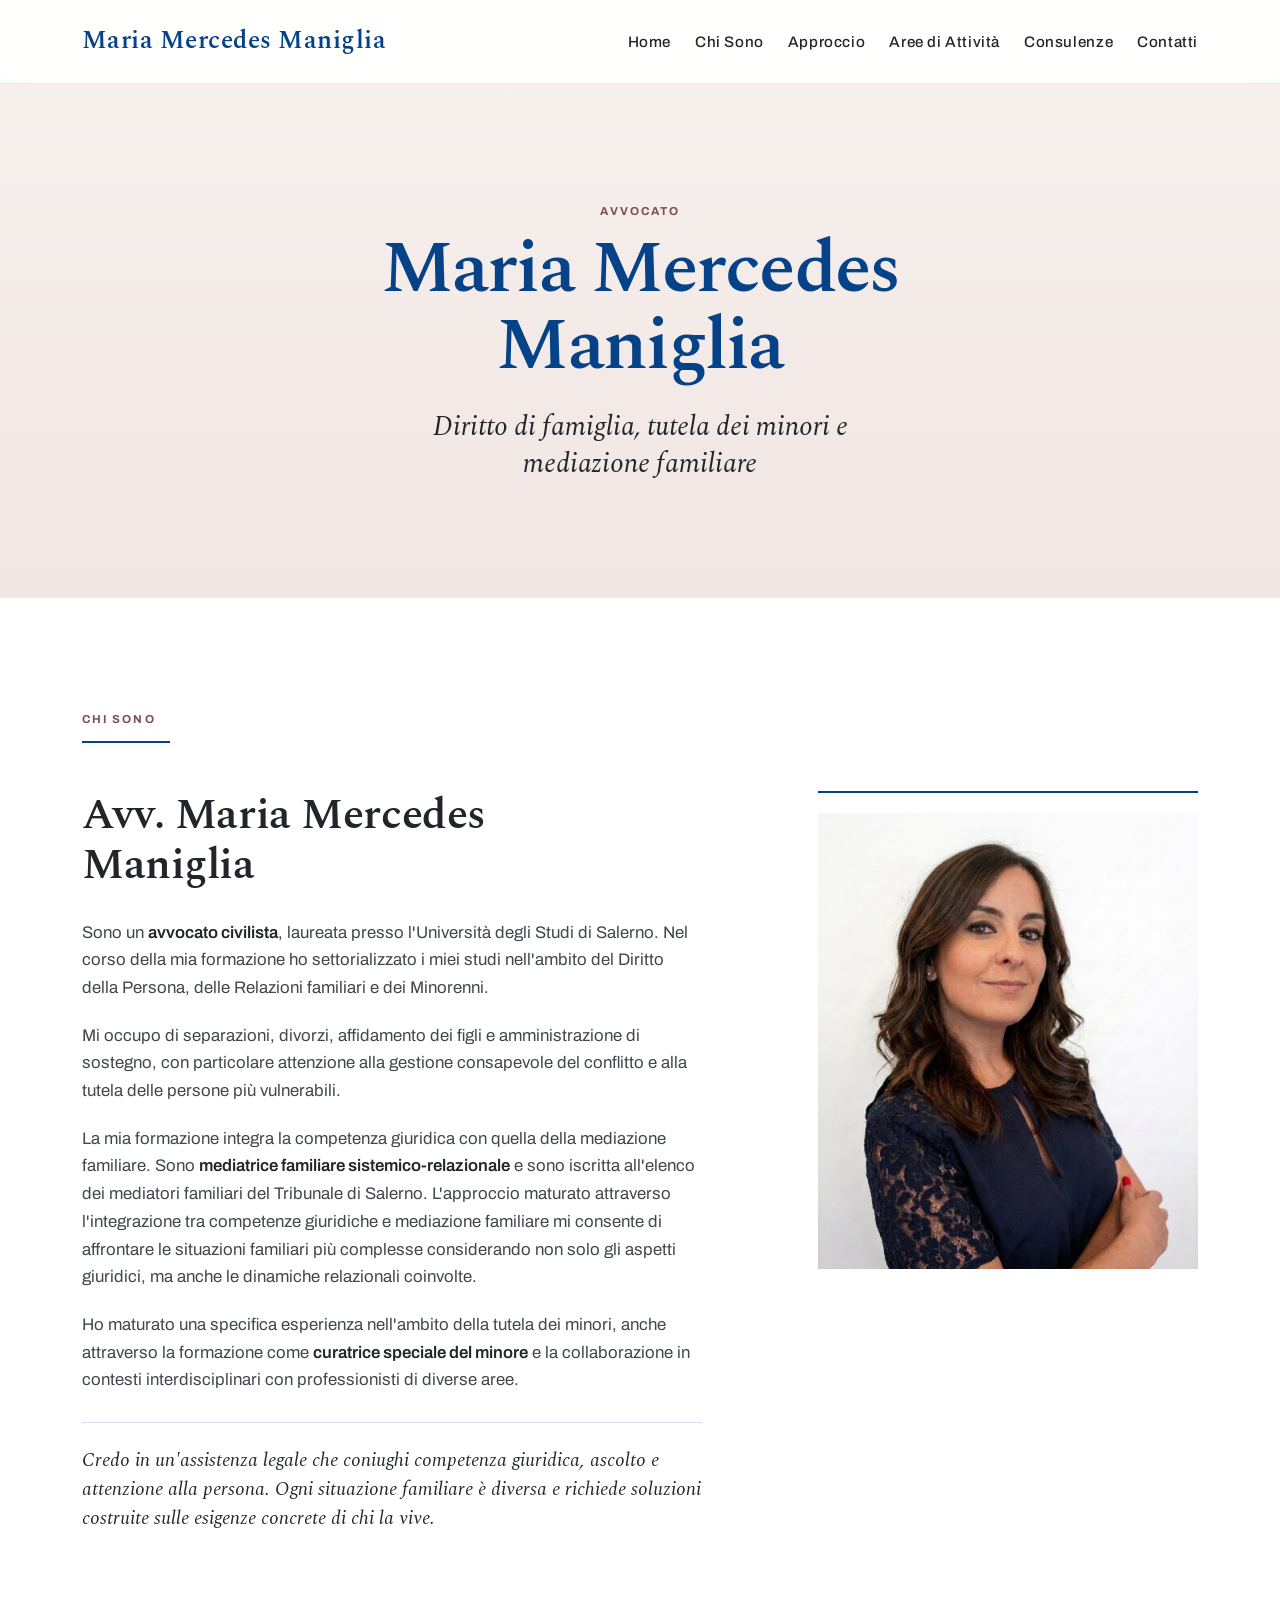
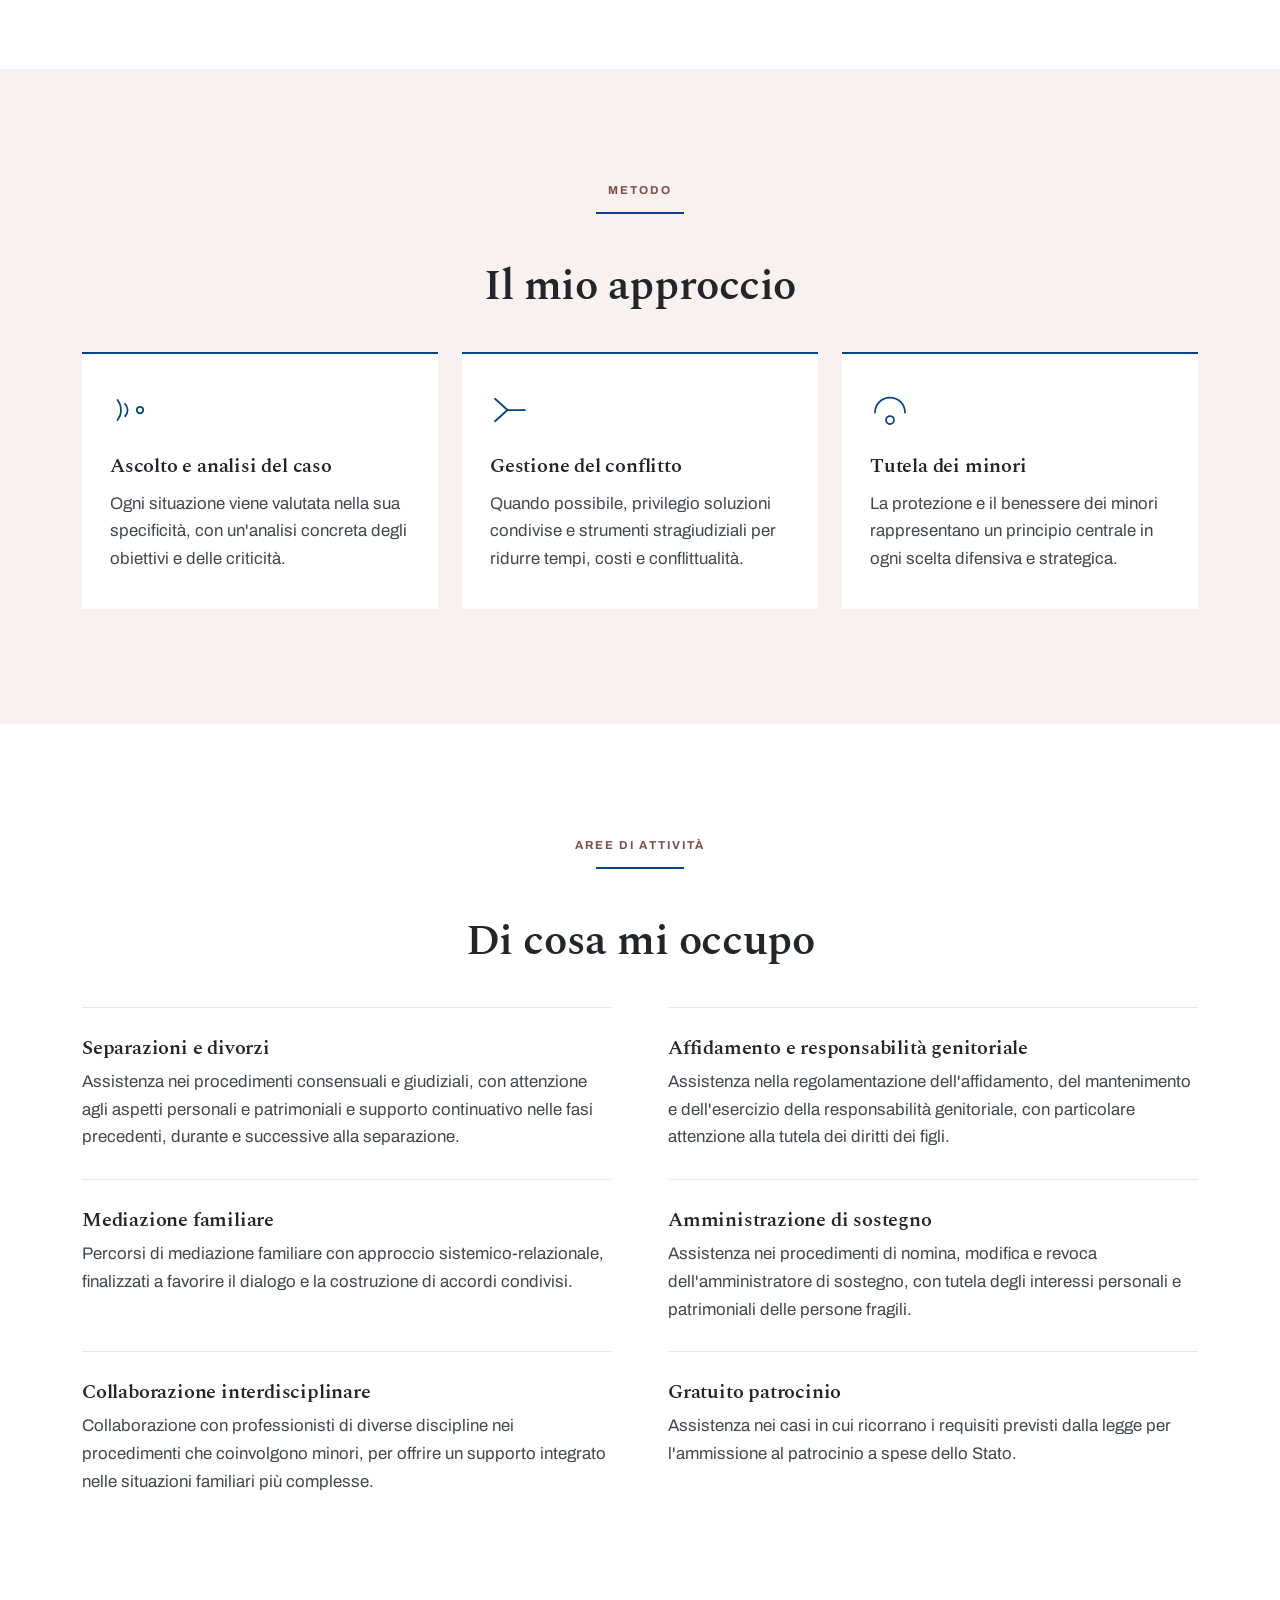
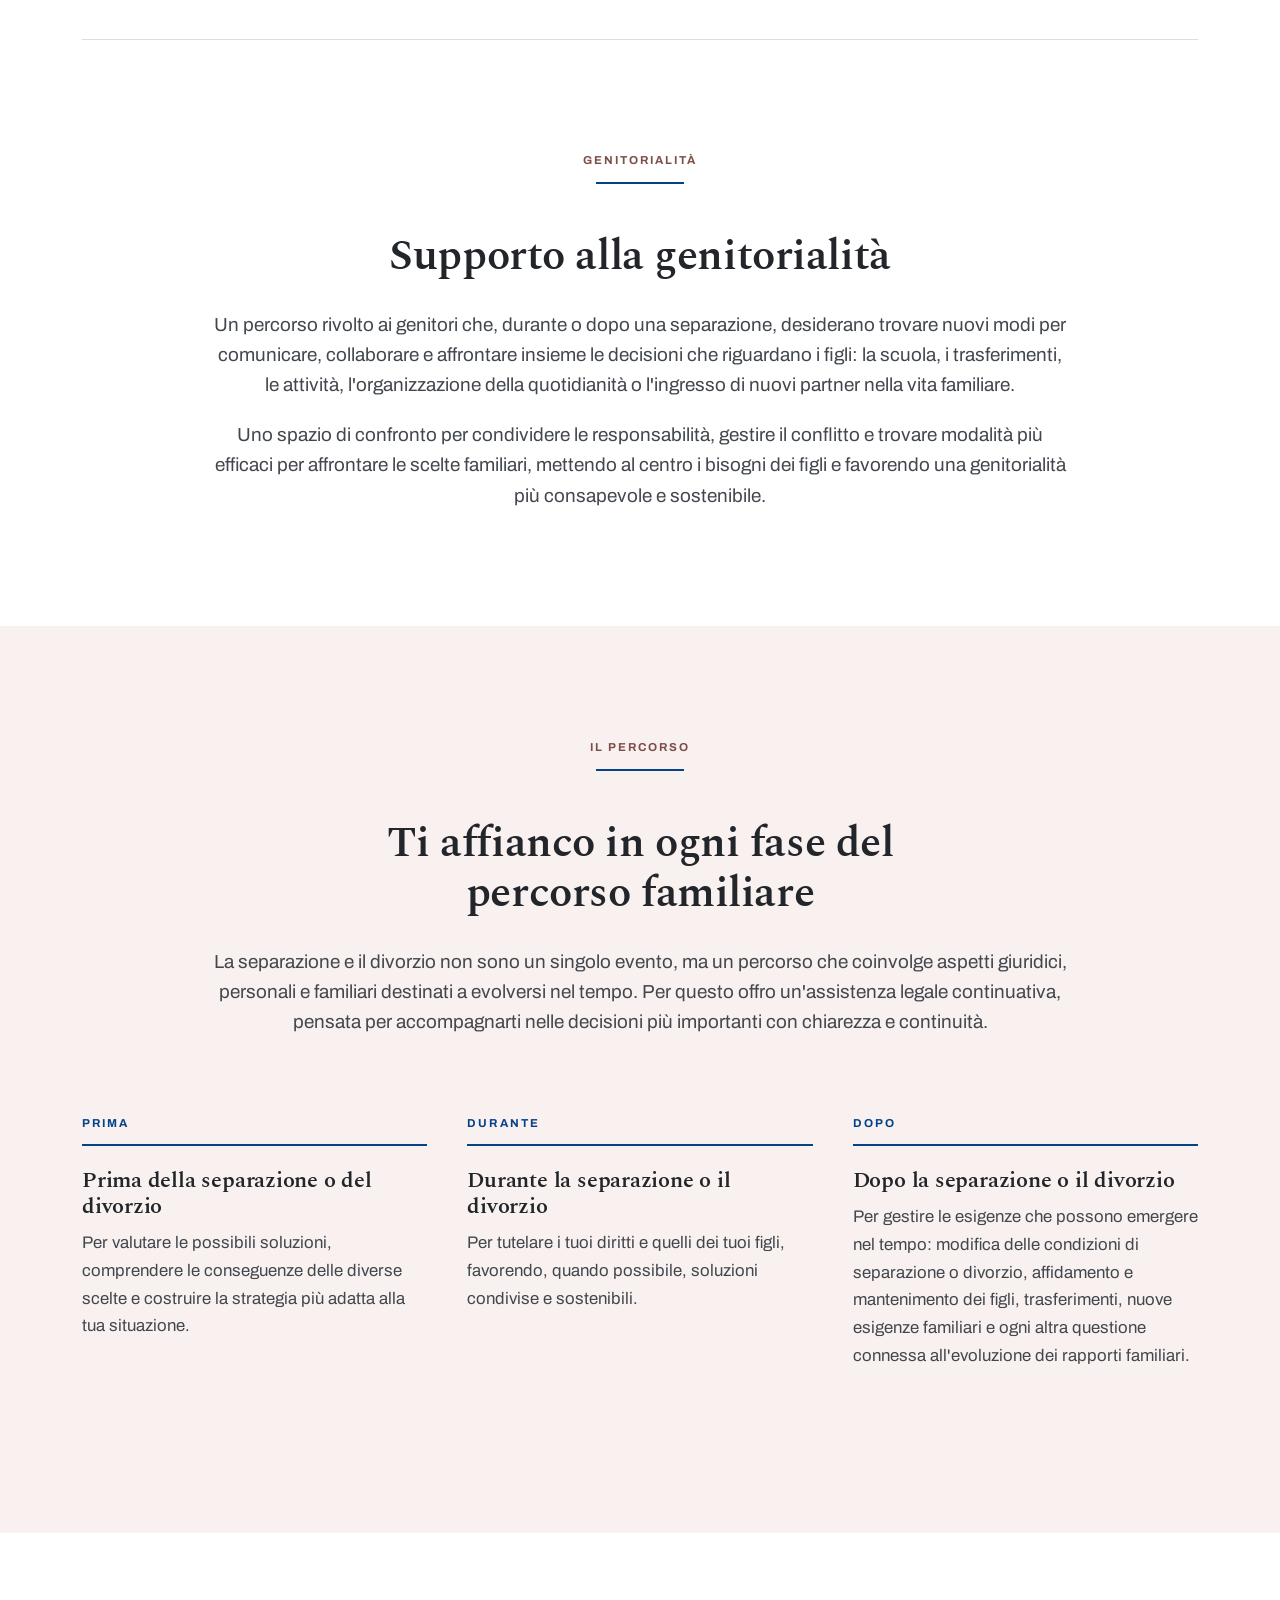
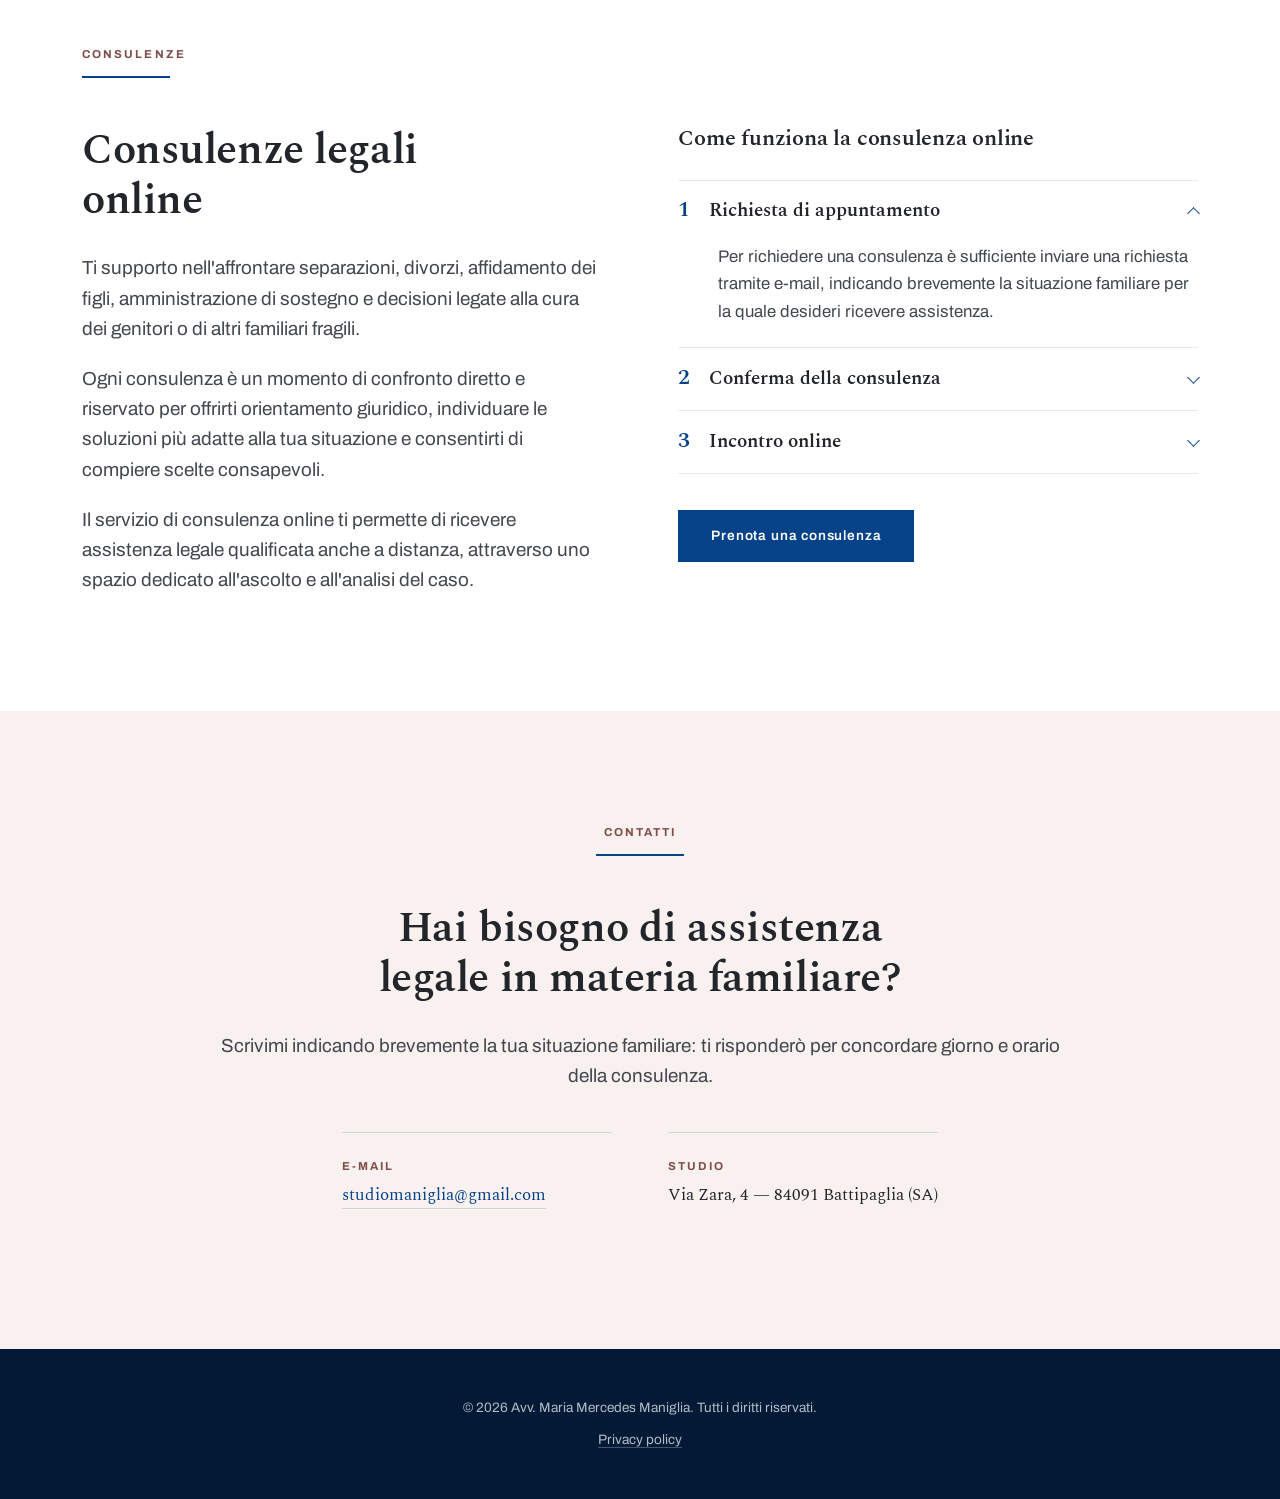
==== commit 9572bbe6: "aggiungi la privacy policy Bozza da sottoporre a revisione: sette segnaposti evidenziati in giallo r" ====
--- a/index.html
+++ b/index.html
@@ -375,6 +375,7 @@
     <footer>
         <div class="container-lg">
             <p>&copy; 2026 Avv. Maria Mercedes Maniglia. Tutti i diritti riservati.</p>
+            <p class="footer-link"><a href="/privacy.html">Privacy policy</a></p>
         </div>
     </footer>
 
--- a/style.css
+++ b/style.css
@@ -1003,3 +1003,150 @@
         font-size: 0.88rem;
     }
 }
+
+/* ---------- Pagina informativa (privacy policy) ---------- */
+
+.sec--doc {
+    padding-bottom: clamp(5rem, 9vw, 8rem);
+}
+
+/* testo lungo: misura di lettura stretta e allineata a sinistra, non
+   centrata come i paragrafi brevi della home */
+.doc {
+    max-width: 68ch;
+    margin-inline: auto;
+    text-align: left;
+}
+
+.doc p,
+.doc li {
+    margin-bottom: 1.15rem;
+}
+
+.doc h2 {
+    margin: 3rem 0 1.1rem;
+    font-size: 1.5rem;
+    line-height: 1.25;
+}
+
+.doc h3 {
+    margin: 2rem 0 0.9rem;
+    font-size: 1.15rem;
+}
+
+.doc ul {
+    padding-left: 1.35rem;
+}
+
+.doc li {
+    margin-bottom: 0.7rem;
+}
+
+.doc a {
+    color: var(--ink);
+    text-decoration: none;
+    border-bottom: 1px solid var(--rule);
+    transition: border-color 0.25s var(--ease);
+}
+
+.doc a:hover {
+    border-bottom-color: var(--ink);
+}
+
+.doc-intro {
+    font-size: 1.12rem;
+    line-height: 1.6;
+}
+
+.doc-data {
+    font-family: var(--font-body);
+    font-size: 0.78rem;
+    font-weight: 700;
+    letter-spacing: 0.16em;
+    text-transform: uppercase;
+    color: var(--accent);
+    padding-bottom: 1.75rem;
+    border-bottom: 1px solid var(--rule);
+}
+
+.doc-dati {
+    list-style: none;
+    padding-left: 0;
+}
+
+.doc-dati li {
+    padding-left: 1.1rem;
+    border-left: 2px solid var(--rule);
+}
+
+/* richiamo sui dati particolari: il fondo carta lo stacca dal corpo del
+   testo senza introdurre un colore nuovo nella palette */
+.doc-avviso {
+    padding: 1.5rem 1.6rem;
+    background-color: var(--paper);
+    border-left: 3px solid var(--ink);
+}
+
+/* la tabella scorre da sola sotto i 520px invece di allargare la pagina */
+.doc-tabella-wrap {
+    overflow-x: auto;
+    margin-bottom: 1.5rem;
+}
+
+.doc-tabella {
+    width: 100%;
+    min-width: 30rem;
+    border-collapse: collapse;
+    font-size: 0.95rem;
+}
+
+.doc-tabella th,
+.doc-tabella td {
+    padding: 0.9rem 1rem 0.9rem 0;
+    text-align: left;
+    vertical-align: top;
+    border-bottom: 1px solid var(--rule-soft);
+}
+
+.doc-tabella th {
+    font-family: var(--font-body);
+    font-size: 0.72rem;
+    font-weight: 700;
+    letter-spacing: 0.16em;
+    text-transform: uppercase;
+    color: var(--accent);
+    border-bottom-color: var(--ink);
+}
+
+.doc-tabella td:first-child {
+    padding-right: 2rem;
+    color: var(--text-main);
+}
+
+/* segnaposto da sostituire prima della pubblicazione: deliberatamente
+   vistoso, cosi non puo restare per distrazione */
+.da-completare {
+    padding: 0.1em 0.45em;
+    background-color: #FFF3CD;
+    border-bottom: 2px solid #B8860B;
+    color: #4A3B00;
+    font-weight: 600;
+    /* niente nowrap: i segnaposti lunghi sfondavano il contenitore a 320px */
+    overflow-wrap: break-word;
+}
+
+.footer-link {
+    margin-top: 0.6rem;
+}
+
+.footer-link a {
+    color: rgba(255, 255, 255, 0.7);
+    text-decoration: none;
+    border-bottom: 1px solid rgba(255, 255, 255, 0.25);
+    transition: color 0.25s var(--ease), border-color 0.25s var(--ease);
+}
+
+.footer-link a:hover {
+    color: #fff;
+    border-bottom-color: #fff;
+}
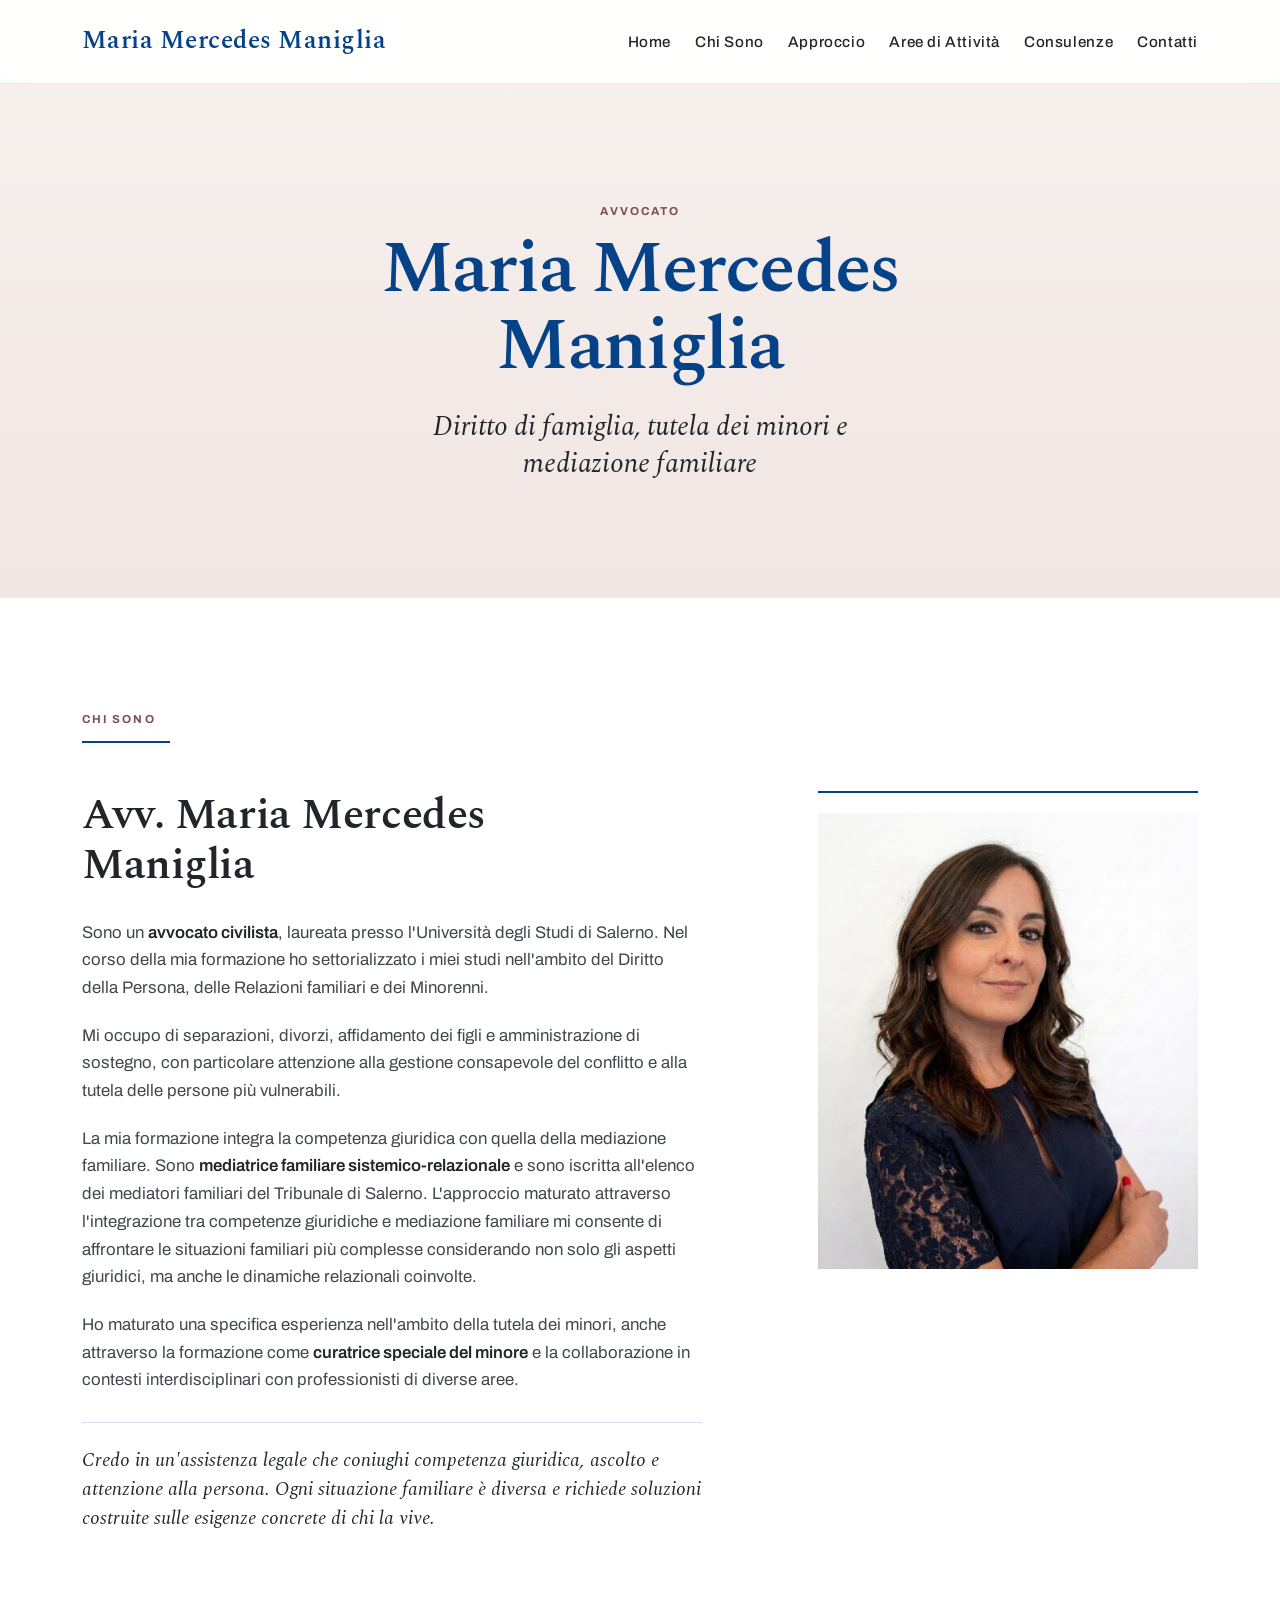
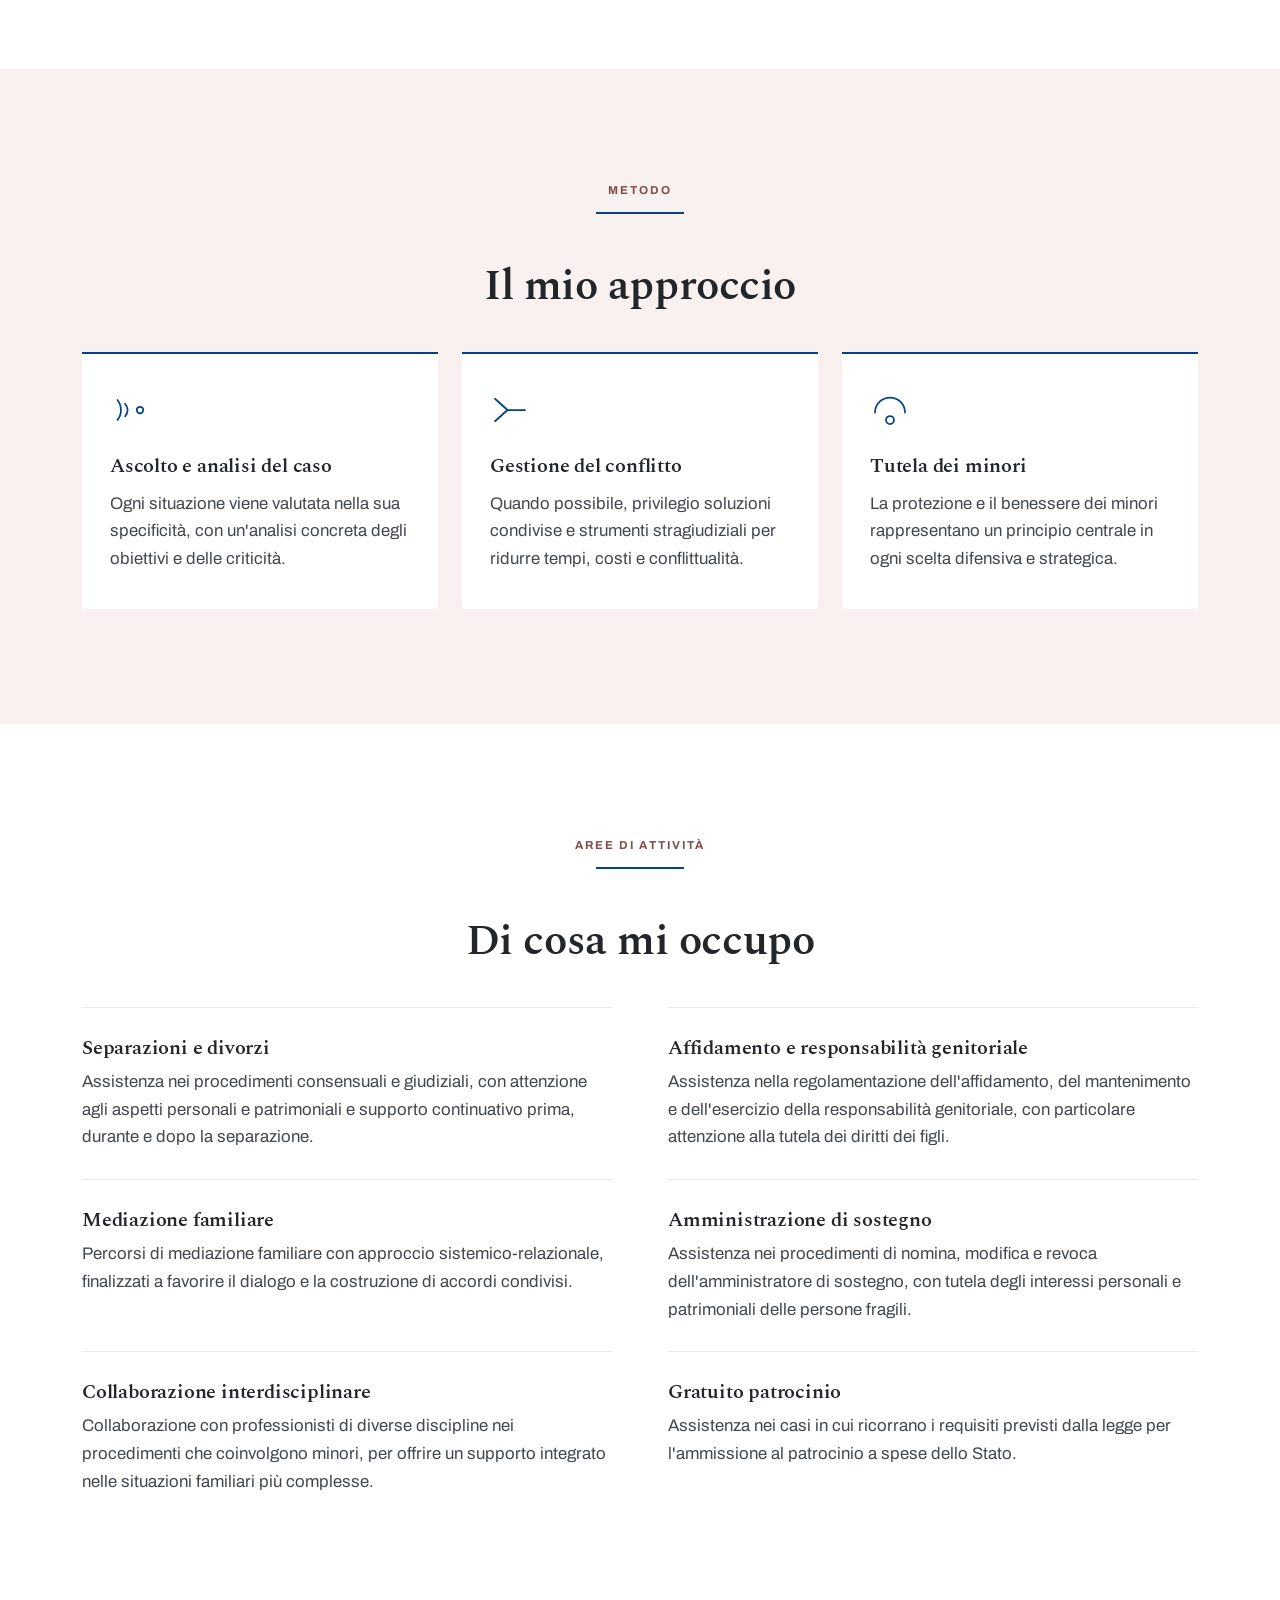
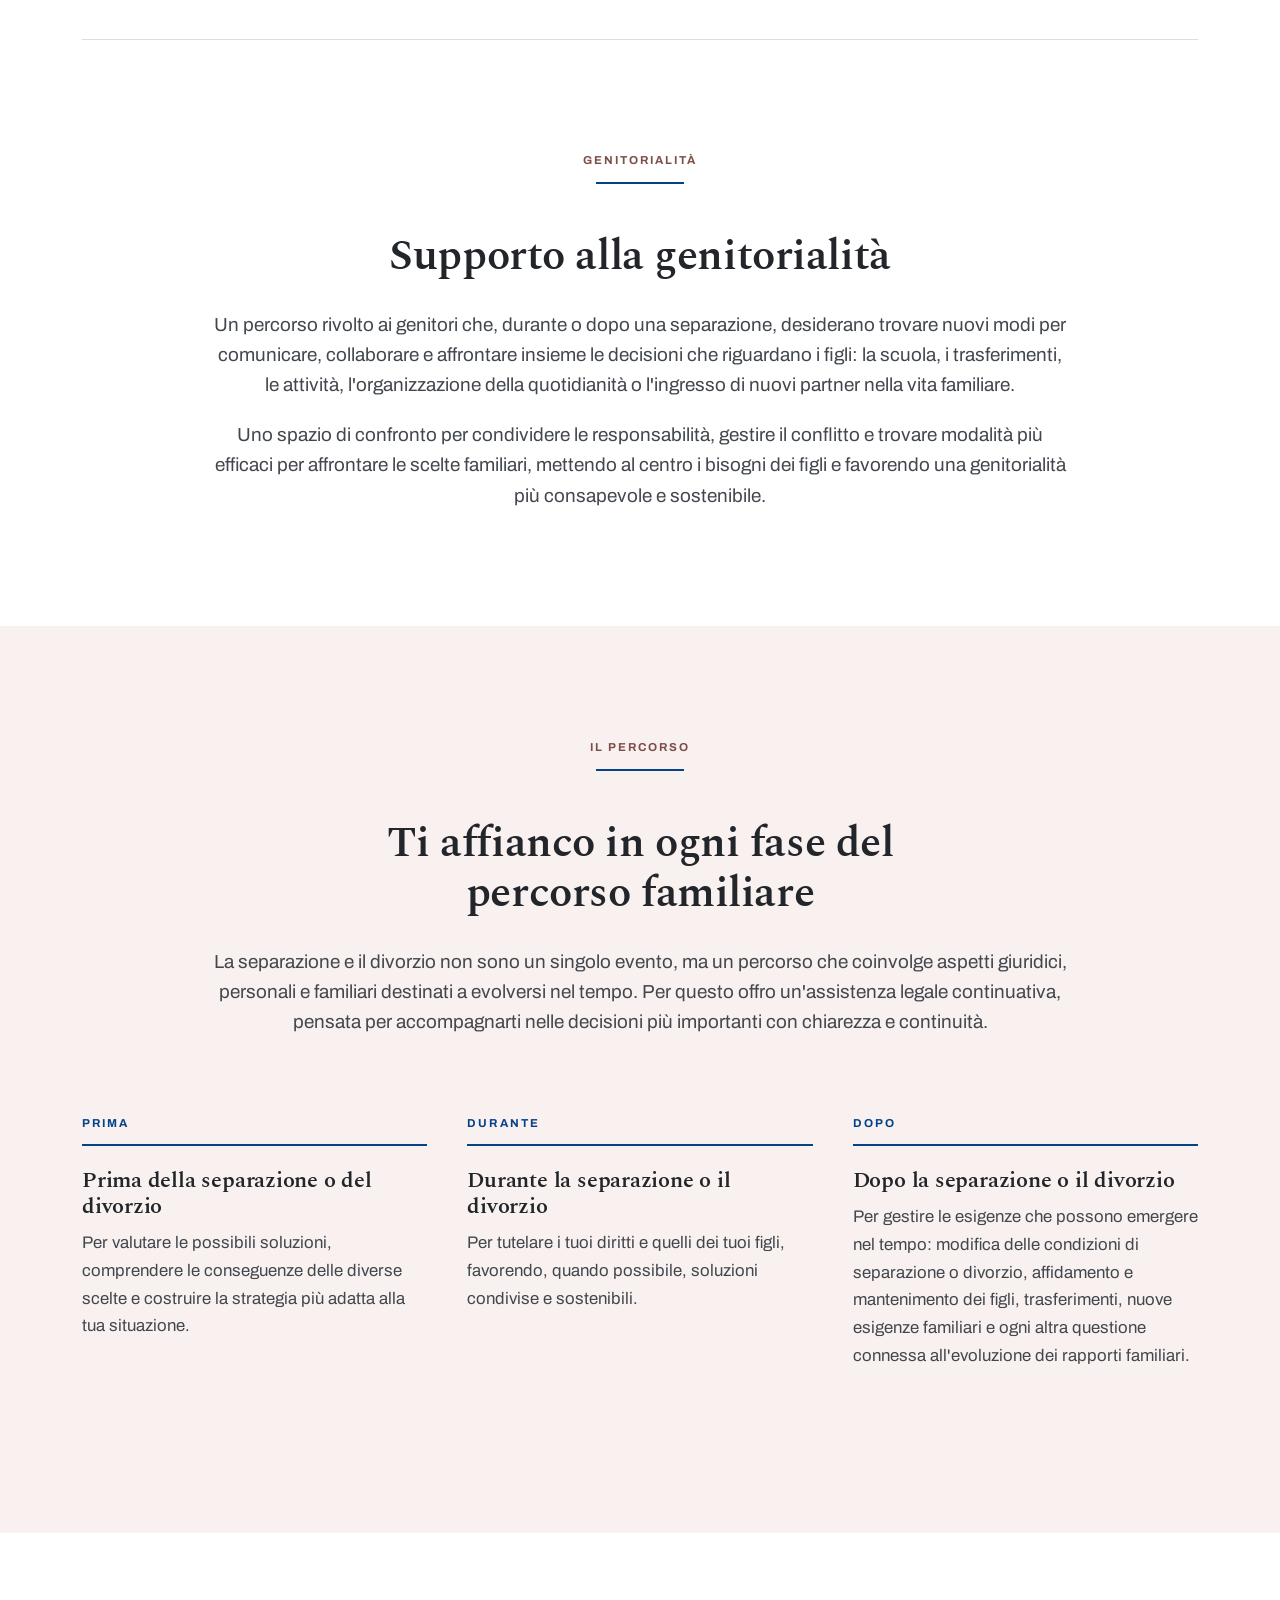
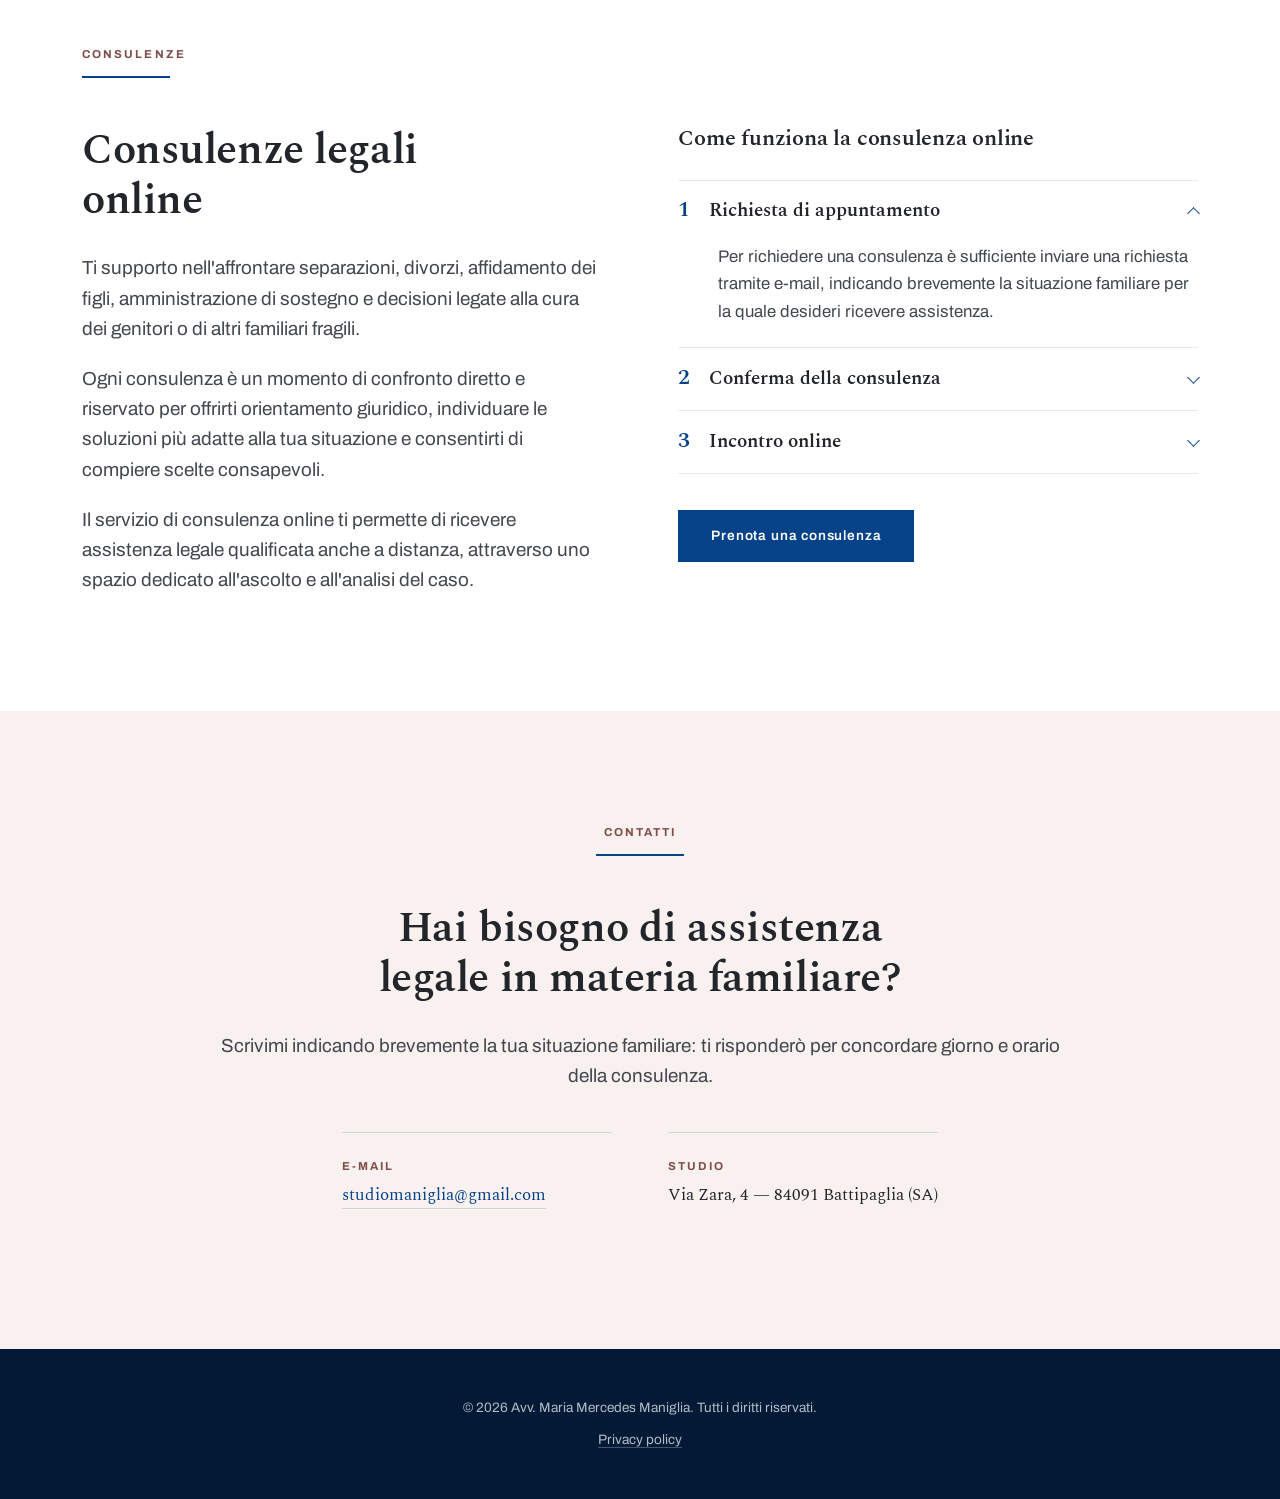
==== commit 360e9231: "correggi la reggenza in "Separazioni e divorzi" Era "nelle fasi precedenti, durante e successive all" ====
--- a/index.html
+++ b/index.html
@@ -4,7 +4,68 @@
 <head>
     <meta charset="UTF-8">
     <meta name="viewport" content="width=device-width, initial-scale=1.0">
-    <title>Avv. Maria Mercedes Maniglia</title>
+    <title>Avv. Maria Mercedes Maniglia &mdash; Diritto di famiglia, tutela dei minori e mediazione familiare</title>
+
+    <meta name="description" content="Avvocato a Battipaglia (SA) specializzata in diritto di famiglia, tutela dei minori e mediazione familiare. Consulenze legali online e assistenza continuativa.">
+    <link rel="canonical" href="https://avvmmm.umbertofaenza.dev/">
+
+    <!-- Icone. Il tipo di file e' dichiarato perche' il .ico contiene tre misure -->
+    <link rel="icon" href="/favicon.ico" sizes="16x16 32x32 48x48">
+    <link rel="icon" href="/icon-512.png" type="image/png" sizes="512x512">
+    <link rel="apple-touch-icon" href="/apple-touch-icon.png">
+    <meta name="theme-color" content="#F8F1EF">
+
+    <!-- Anteprima nelle condivisioni: senza queste righe su WhatsApp o LinkedIn
+         comparirebbe il solo indirizzo, senza immagine ne' descrizione -->
+    <meta property="og:type" content="website">
+    <meta property="og:locale" content="it_IT">
+    <meta property="og:site_name" content="Avv. Maria Mercedes Maniglia">
+    <meta property="og:url" content="https://avvmmm.umbertofaenza.dev/">
+    <meta property="og:title" content="Avv. Maria Mercedes Maniglia">
+    <meta property="og:description" content="Avvocato a Battipaglia (SA) specializzata in diritto di famiglia, tutela dei minori e mediazione familiare. Consulenze legali online e assistenza continuativa.">
+    <meta property="og:image" content="https://avvmmm.umbertofaenza.dev/src/images/og-card.png">
+    <meta property="og:image:width" content="1200">
+    <meta property="og:image:height" content="630">
+    <meta property="og:image:alt" content="Avv. Maria Mercedes Maniglia, diritto di famiglia, tutela dei minori e mediazione familiare">
+    <meta name="twitter:card" content="summary_large_image">
+
+    <!-- Dati strutturati: alimentano il riquadro di Google per le attivita'
+         locali. Nessun telefono, perche' il sito non lo pubblica piu' -->
+    <script type="application/ld+json">
+    {
+      "@context": "https://schema.org",
+      "@type": "Attorney",
+      "name": "Avv. Maria Mercedes Maniglia",
+      "description": "Avvocato a Battipaglia (SA) specializzata in diritto di famiglia, tutela dei minori e mediazione familiare. Consulenze legali online e assistenza continuativa.",
+      "url": "https://avvmmm.umbertofaenza.dev/",
+      "image": "https://avvmmm.umbertofaenza.dev/src/images/avv-mmm-chi-sono.jpg",
+      "email": "studiomaniglia@gmail.com",
+      "address": {
+        "@type": "PostalAddress",
+        "streetAddress": "Via Zara, 4",
+        "postalCode": "84091",
+        "addressLocality": "Battipaglia",
+        "addressRegion": "SA",
+        "addressCountry": "IT"
+      },
+      "areaServed": [
+        { "@type": "City", "name": "Battipaglia" },
+        { "@type": "AdministrativeArea", "name": "Provincia di Salerno" }
+      ],
+      "knowsAbout": [
+        "Diritto di famiglia",
+        "Separazioni e divorzi",
+        "Affidamento e responsabilita genitoriale",
+        "Mediazione familiare",
+        "Amministrazione di sostegno",
+        "Tutela dei minori",
+        "Gratuito patrocinio"
+      ],
+      "knowsLanguage": "it",
+      "availableLanguage": { "@type": "Language", "name": "Italiano" }
+    }
+    </script>
+
 
     <!-- Caratteri e Bootstrap sono ospitati qui: nessuna richiesta a terze
          parti, quindi nessun indirizzo IP dei visitatori esce verso Google o
@@ -19,7 +80,7 @@
     <a class="skip-link" href="#main">Vai al contenuto</a>
 
     <header>
-        <nav class="navbar navbar-expand-lg py-3">
+        <nav class="navbar navbar-expand-lg py-3" aria-label="Navigazione principale">
             <div class="container-lg">
                 <a class="navbar-brand brand" href="#">Maria Mercedes Maniglia</a>
                 <button class="navbar-toggler border-0" type="button" data-bs-toggle="collapse"
@@ -163,8 +224,8 @@
                     <li>
                         <h3>Separazioni e divorzi</h3>
                         <p>Assistenza nei procedimenti consensuali e giudiziali, con attenzione agli aspetti personali e
-                            patrimoniali e supporto continuativo nelle fasi precedenti, durante e successive alla
-                            separazione.</p>
+                            patrimoniali e supporto continuativo prima, durante e dopo
+                            la separazione.</p>
                     </li>
                     <li>
                         <h3>Affidamento e responsabilità genitoriale</h3>
@@ -375,7 +436,7 @@
     <footer>
         <div class="container-lg">
             <p>&copy; 2026 Avv. Maria Mercedes Maniglia. Tutti i diritti riservati.</p>
-            <p class="footer-link"><a href="/privacy.html">Privacy policy</a></p>
+            <p class="footer-link"><a href="/privacy/">Privacy policy</a></p>
         </div>
     </footer>
 
